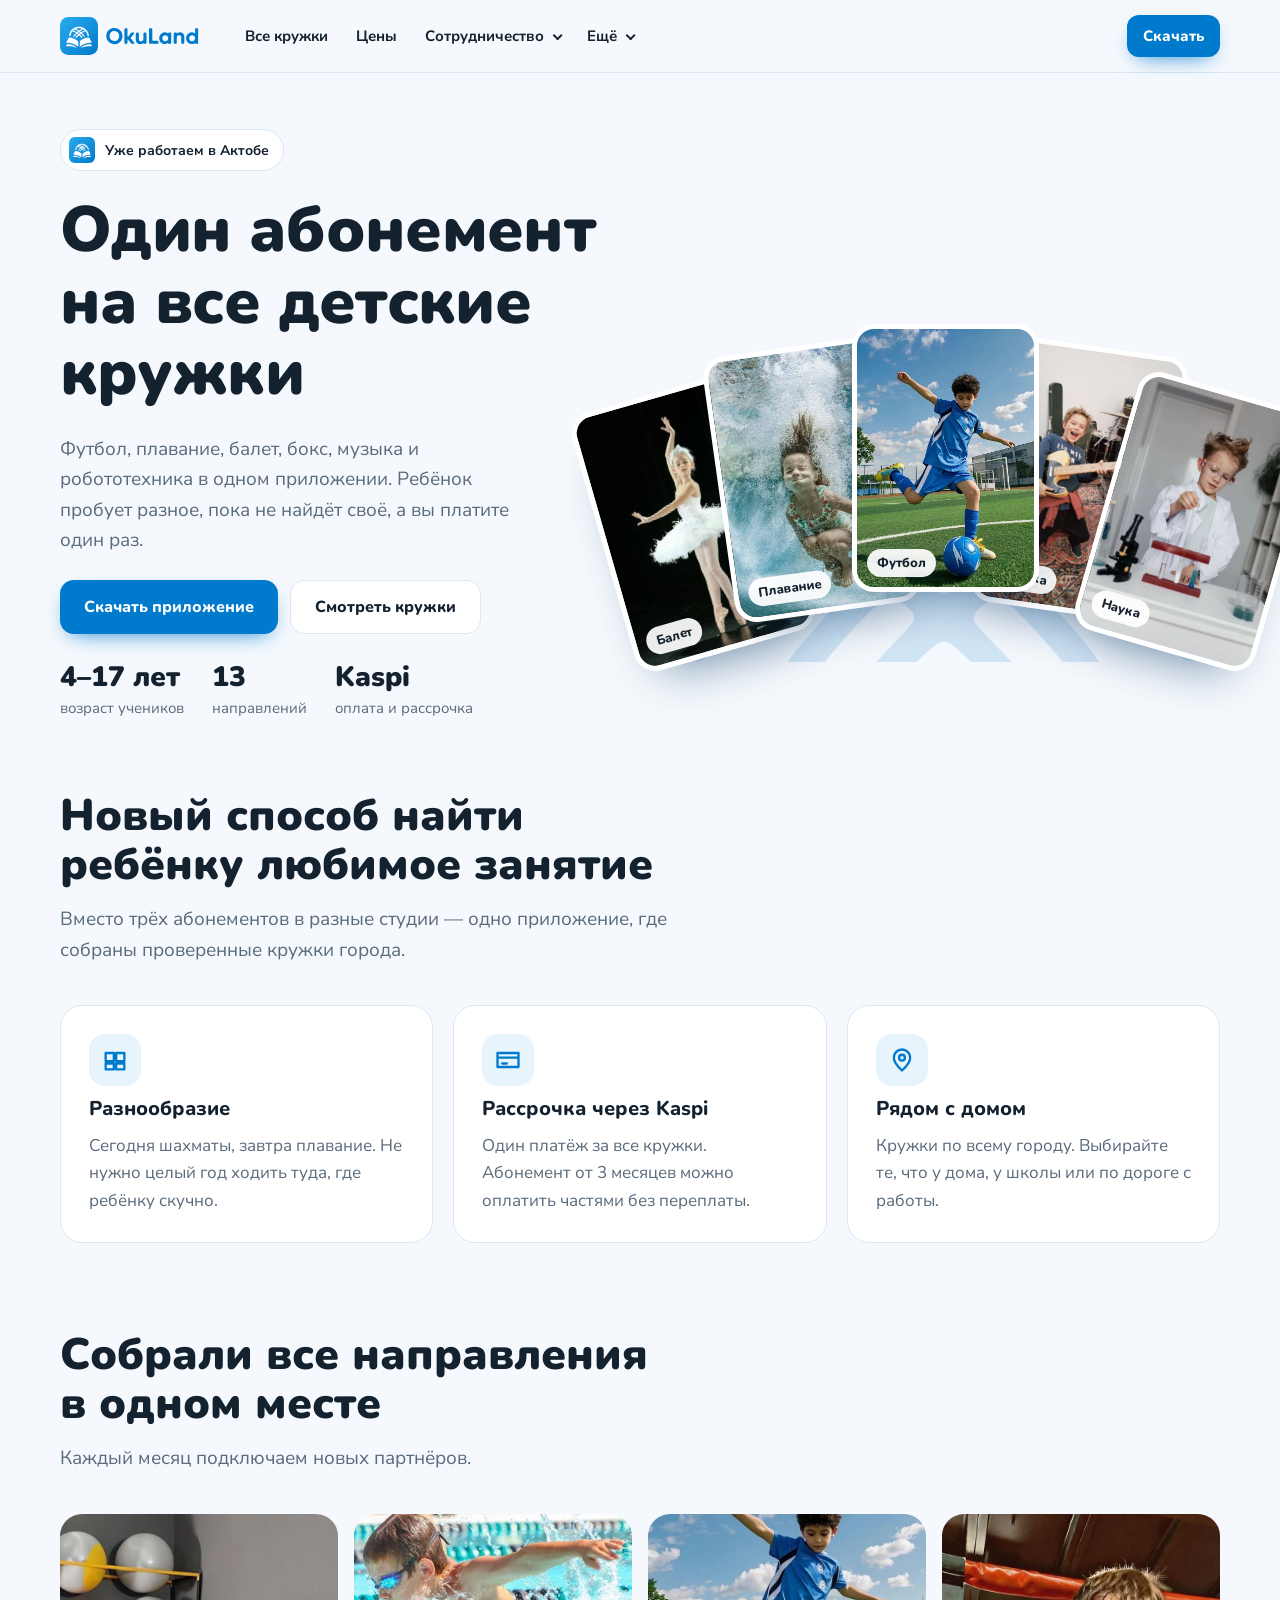
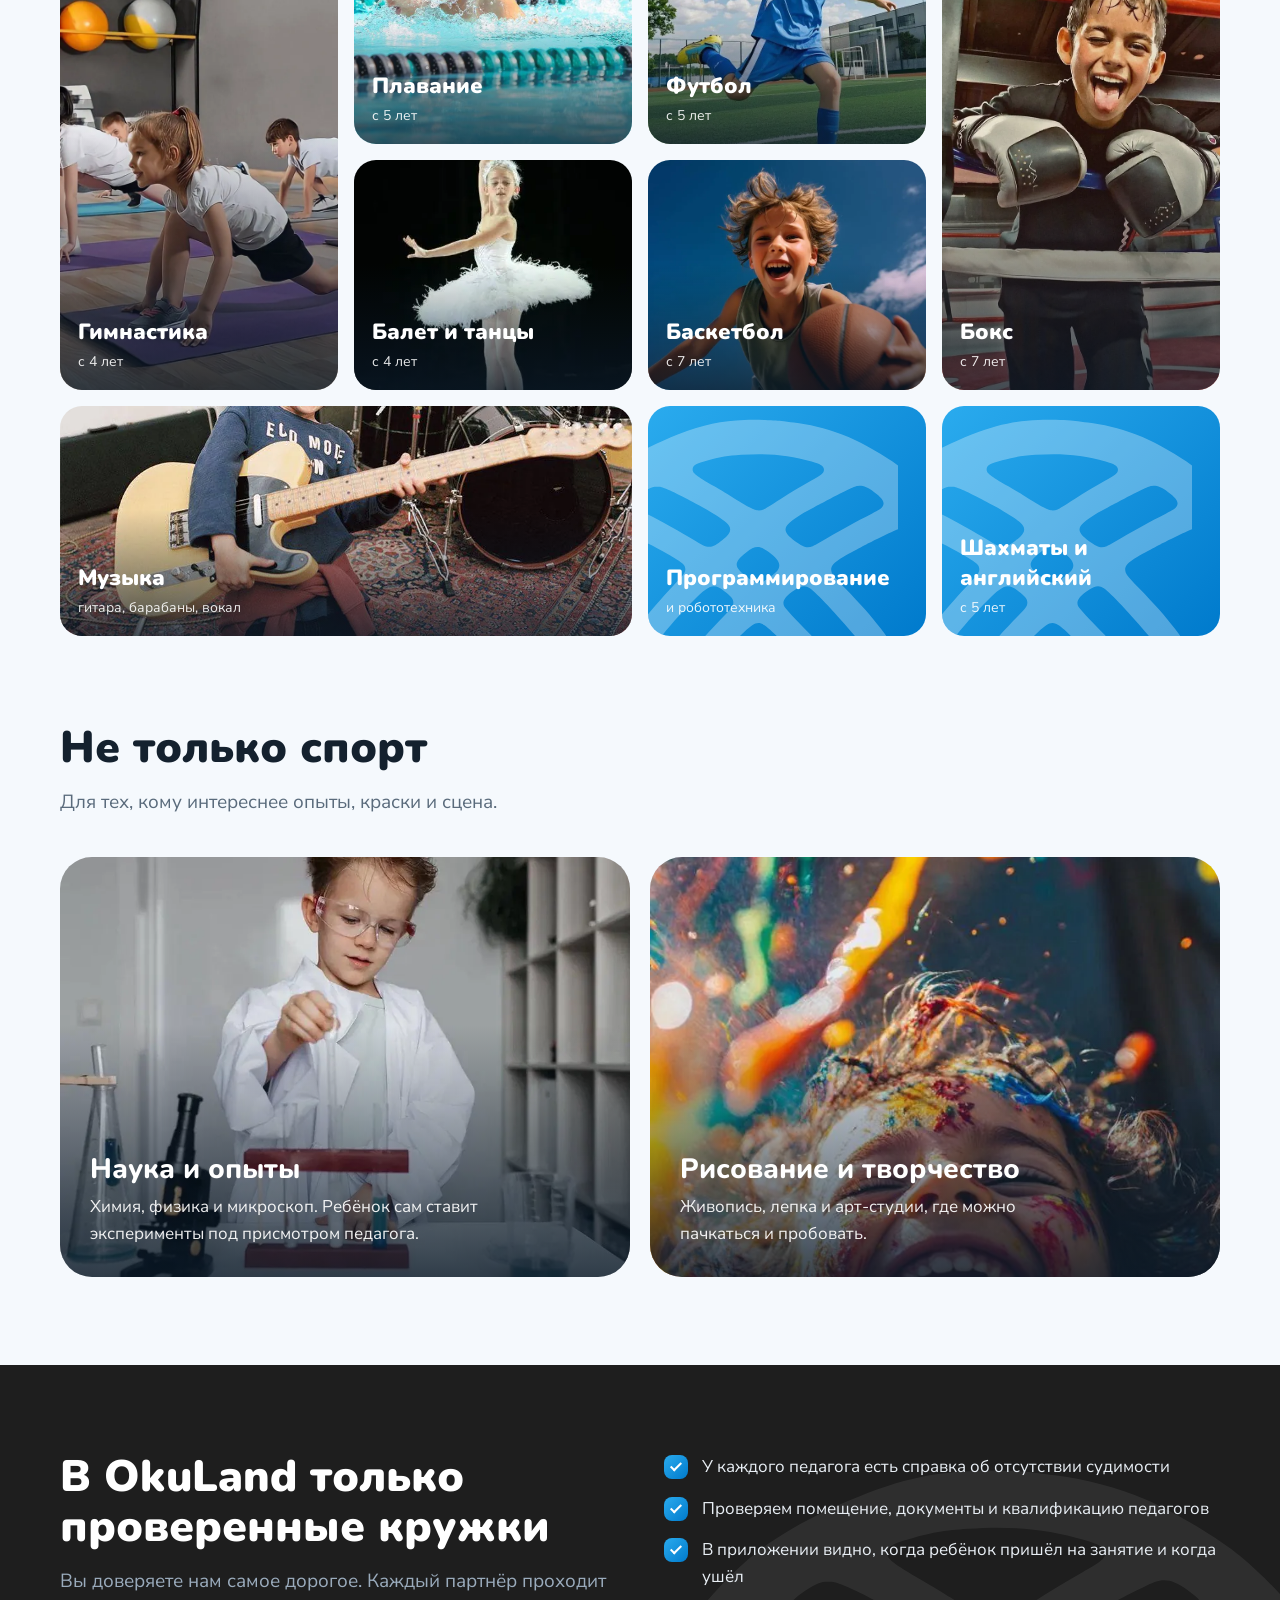
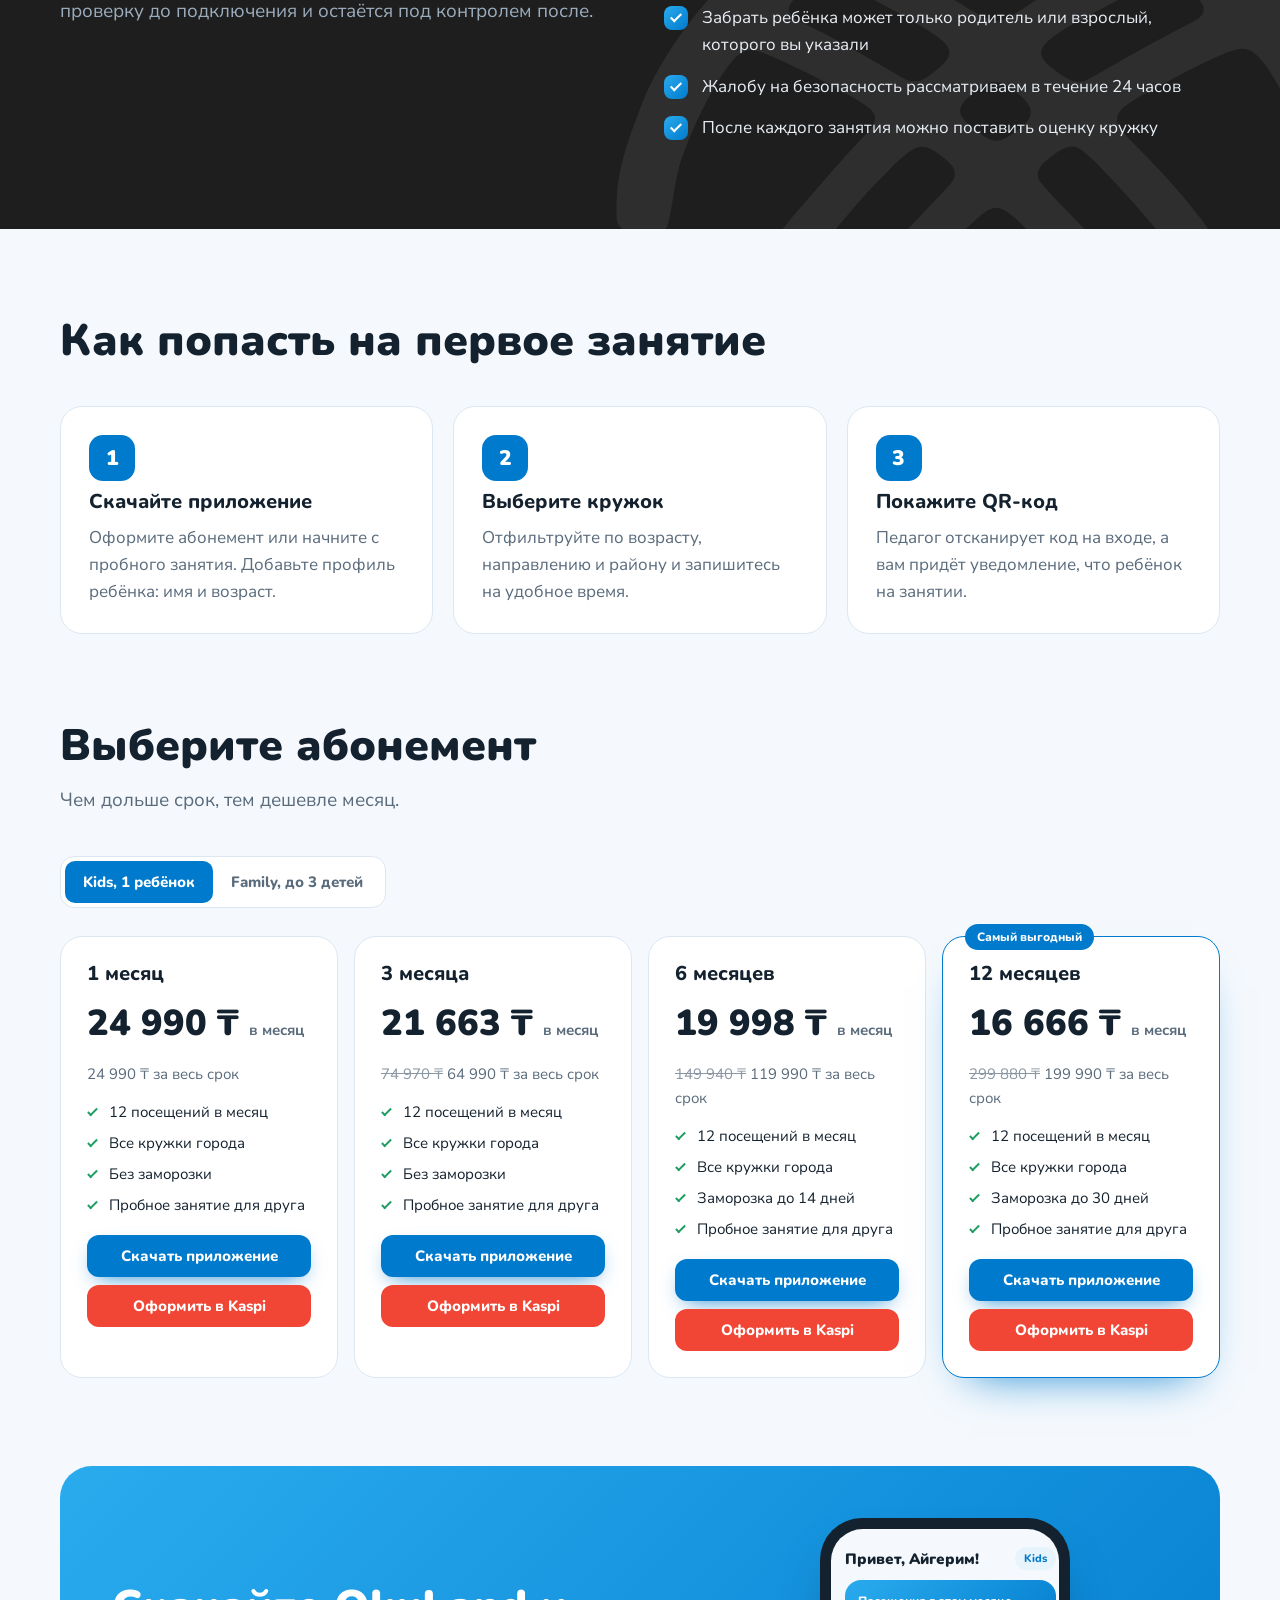
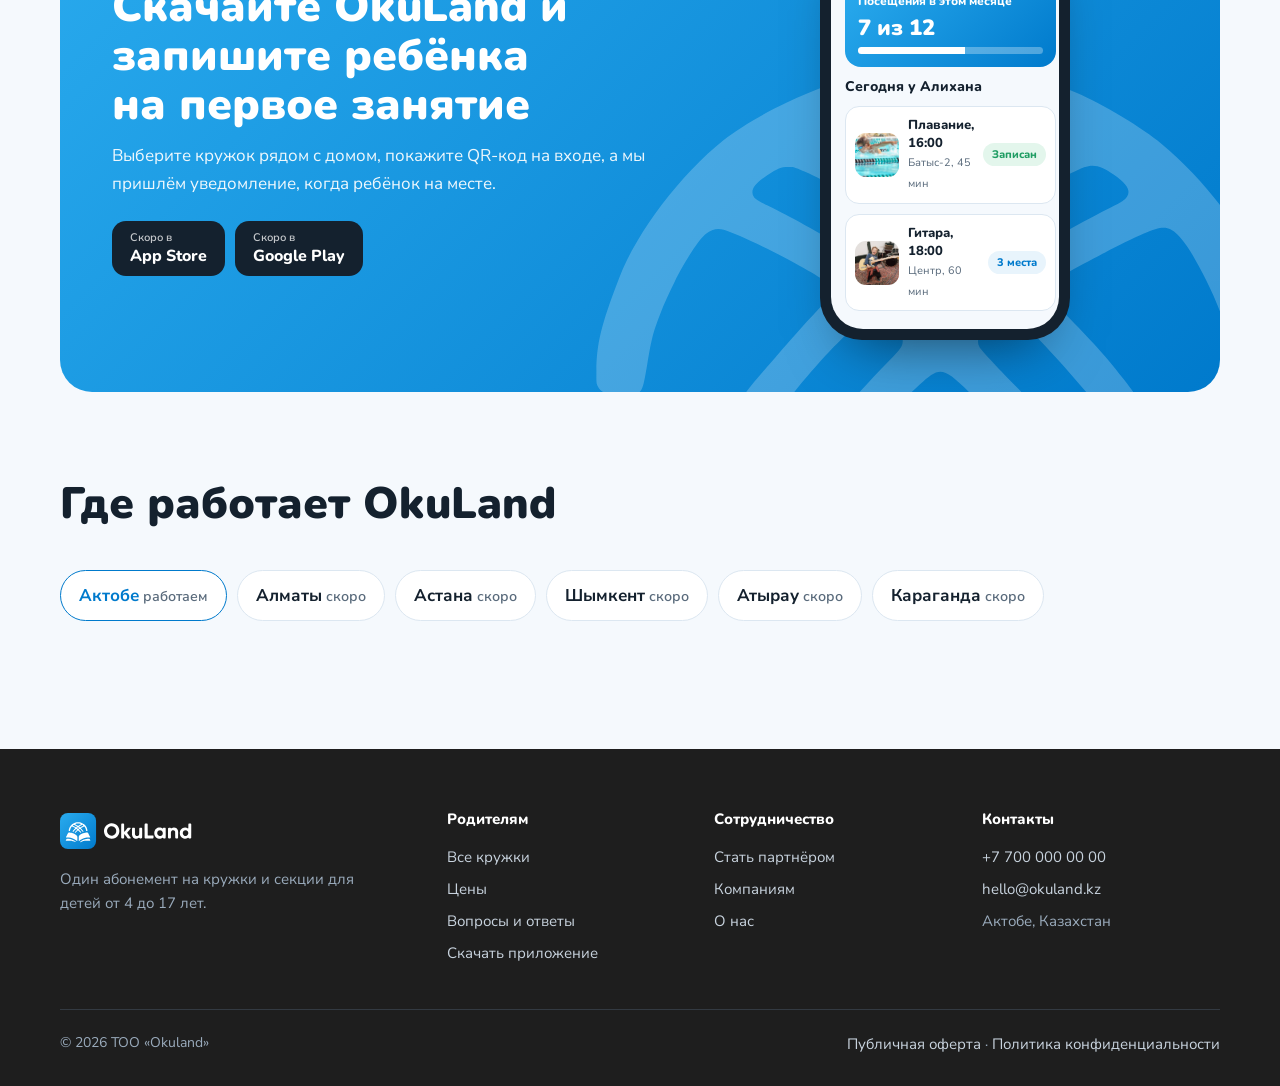
==== index.html @ 2f13779d "Сайт OkuLand: главная, каталог кружков, цены, партнёрам, компаниям, FAQ, о нас Статический сайт по с" ====
<!DOCTYPE html>
<html lang="ru">
<head>
<meta charset="utf-8">
<meta name="viewport" content="width=device-width, initial-scale=1">
<title>OkuLand — один абонемент на все детские кружки</title>
<meta name="description" content="Футбол, плавание, балет, бокс, музыка, наука и программирование для детей 4–17 лет в одном приложении. Оплата через Kaspi.">
<meta property="og:title" content="OkuLand — один абонемент на все детские кружки">
<meta property="og:description" content="Футбол, плавание, балет, бокс, музыка, наука и программирование для детей 4–17 лет в одном приложении. Оплата через Kaspi.">
<meta name="theme-color" content="#007ACC">
<link rel="icon" href="assets/img/brand/okuland-icon.svg" type="image/svg+xml">
<link rel="icon" href="assets/img/brand/favicon-32.png" sizes="32x32">
<link rel="apple-touch-icon" href="assets/img/brand/apple-touch-icon.png">
<link rel="preconnect" href="https://fonts.googleapis.com">
<link rel="preconnect" href="https://fonts.gstatic.com" crossorigin>
<link href="https://fonts.googleapis.com/css2?family=Nunito:wght@700;800;900&family=Nunito+Sans:opsz,wght@6..12,400;6..12,600;6..12,700&display=swap" rel="stylesheet">
<link rel="stylesheet" href="assets/css/style.css">
</head>
<body>
<a class="sr" href="#main">Перейти к содержанию</a>
<header class="header">
  <div class="wrap nav">
    <a class="nav__logo" href="index.html" aria-label="OkuLand — на главную"><img src="assets/img/brand/okuland-logo-horizontal.svg" alt="OkuLand" width="190" height="38"></a>
    <nav class="nav__menu" id="menu" aria-label="Главное меню">
      <a href="kruzhki.html">Все кружки</a>
      <a href="ceny.html">Цены</a>
      <div class="dd"><button type="button" aria-expanded="false">Сотрудничество</button>
        <div class="dd__panel">
          <a href="partneram.html">Партнёрам<small>Подключить свой кружок</small></a>
          <a href="kompaniyam.html">Компаниям<small>Кружки для детей сотрудников</small></a>
        </div></div>
      <div class="dd"><button type="button" aria-expanded="false">Ещё</button>
        <div class="dd__panel">
          <a href="faq.html">Вопросы и ответы</a>
          <a href="o-nas.html">О нас</a>
        </div></div>
    </nav>
    <a class="btn btn--main btn--sm" href="index.html#download">Скачать</a>
    <button class="burger" type="button" aria-expanded="false" aria-controls="menu">Меню</button>
  </div>
</header>
<main id="main">
<section class="hero">
  <div class="wrap hero__grid">
    <div class="hero__text">
      <span class="hero__badge"><img src="assets/img/brand/okuland-icon.svg" alt="">Уже работаем в Актобе</span>
      <h1>Один абонемент на все детские кружки</h1>
      <p class="lead">Футбол, плавание, балет, бокс, музыка и робототехника в одном приложении. Ребёнок пробует разное, пока не найдёт своё, а вы платите один раз.</p>
      <div class="row"><a class="btn btn--main" href="#download">Скачать приложение</a><a class="btn btn--ghost" href="kruzhki.html">Смотреть кружки</a></div>
      <div class="facts"><div><b>4–17 лет</b>возраст учеников</div><div><b>13</b>направлений</div><div><b>Kaspi</b>оплата и рассрочка</div></div>
    </div>
    <div class="fan">
      <img class="fan__dome" src="assets/img/brand/okuland-shanyrak-blue.svg" alt="">
      <figure class="fan__card" style="margin:0"><img src="assets/img/photos/ballet.webp" alt="Балет" width="400" height="560"><span>Балет</span></figure><figure class="fan__card" style="margin:0"><img src="assets/img/photos/swim-kid.webp" alt="Плавание" width="400" height="560"><span>Плавание</span></figure><figure class="fan__card" style="margin:0"><img src="assets/img/photos/football.webp" alt="Футбол" width="400" height="560"><span>Футбол</span></figure><figure class="fan__card" style="margin:0"><img src="assets/img/photos/music.webp" alt="Музыка" width="400" height="560"><span>Музыка</span></figure><figure class="fan__card" style="margin:0"><img src="assets/img/photos/science.webp" alt="Наука" width="400" height="560"><span>Наука</span></figure>
    </div>
  </div>
</section>

<section class="section section--tight">
  <div class="wrap">
    <div class="sec-head"><h2>Новый способ найти ребёнку любимое занятие</h2><p class="lead">Вместо трёх абонементов в разные студии — одно приложение, где собраны проверенные кружки города.</p></div>
    <div class="benefits">
      <div class="benefit"><span class="benefit__ico"><svg viewBox="0 0 24 24" aria-hidden="true"><path d="M4 6h7v7H4zM13 6h7v7h-7zM4 15h7v5H4zM13 15h7v5h-7z"/></svg></span><h3>Разнообразие</h3><p>Сегодня шахматы, завтра плавание. Не нужно целый год ходить туда, где ребёнку скучно.</p></div>
      <div class="benefit"><span class="benefit__ico"><svg viewBox="0 0 24 24" aria-hidden="true"><path d="M3 6h18v12H3zM3 10h18M7 15h4"/></svg></span><h3>Рассрочка через Kaspi</h3><p>Один платёж за все кружки. Абонемент от 3 месяцев можно оплатить частями без переплаты.</p></div>
      <div class="benefit"><span class="benefit__ico"><svg viewBox="0 0 24 24" aria-hidden="true"><path d="M12 21s-7-6.5-7-11a7 7 0 0 1 14 0c0 4.5-7 11-7 11zM12 12.5a2.5 2.5 0 1 0 0-5 2.5 2.5 0 0 0 0 5z"/></svg></span><h3>Рядом с домом</h3><p>Кружки по всему городу. Выбирайте те, что у дома, у школы или по дороге с работы.</p></div>
    </div>
  </div>
</section>

<section class="section section--tight">
  <div class="wrap">
    <div class="sec-head"><h2>Собрали все направления в одном месте</h2><p class="lead">Каждый месяц подключаем новых партнёров.</p></div>
    <div class="dirs"><a class="dir dir--tall" href="kruzhki.html?cat=sport"><img src="assets/img/photos/gymnastics.webp" alt="Гимнастика для детей" loading="lazy"><span class="dir__txt"><b>Гимнастика</b><small>с 4 лет</small></span></a><a class="dir " href="kruzhki.html?cat=swim"><img src="assets/img/photos/swimming.webp" alt="Плавание для детей" loading="lazy"><span class="dir__txt"><b>Плавание</b><small>с 5 лет</small></span></a><a class="dir " href="kruzhki.html?cat=football"><img src="assets/img/photos/football.webp" alt="Футбол для детей" loading="lazy"><span class="dir__txt"><b>Футбол</b><small>с 5 лет</small></span></a><a class="dir dir--tall" href="kruzhki.html?cat=fight"><img src="assets/img/photos/boxing.webp" alt="Бокс для детей" loading="lazy"><span class="dir__txt"><b>Бокс</b><small>с 7 лет</small></span></a><a class="dir " href="kruzhki.html?cat=dance"><img src="assets/img/photos/ballet.webp" alt="Балет и танцы для детей" loading="lazy"><span class="dir__txt"><b>Балет и танцы</b><small>с 4 лет</small></span></a><a class="dir " href="kruzhki.html?cat=basket"><img src="assets/img/photos/basketball.webp" alt="Баскетбол для детей" loading="lazy"><span class="dir__txt"><b>Баскетбол</b><small>с 7 лет</small></span></a><a class="dir dir--wide" href="kruzhki.html?cat=music"><img src="assets/img/photos/music.webp" alt="Музыка для детей" loading="lazy"><span class="dir__txt"><b>Музыка</b><small>гитара, барабаны, вокал</small></span></a><a class="dir dir--plain " href="kruzhki.html?cat=code"><img class="dir__shan" src="assets/img/brand/okuland-shanyrak-white.svg" alt=""><span class="dir__txt"><b>Программирование</b><small>и робототехника</small></span></a><a class="dir dir--plain " href="kruzhki.html?cat=chess"><img class="dir__shan" src="assets/img/brand/okuland-shanyrak-white.svg" alt=""><span class="dir__txt"><b>Шахматы и английский</b><small>с 5 лет</small></span></a></div>
  </div>
</section>

<section class="section section--tight">
  <div class="wrap">
    <div class="sec-head"><h2>Не только спорт</h2><p class="lead">Для тех, кому интереснее опыты, краски и сцена.</p></div>
    <div class="duo">
      <div class="duo__item"><img src="assets/img/photos/science.webp" alt="Ребёнок проводит опыт в лаборатории" loading="lazy"><div class="duo__txt"><h3 style="font-size:28px">Наука и опыты</h3><p>Химия, физика и микроскоп. Ребёнок сам ставит эксперименты под присмотром педагога.</p></div></div>
      <div class="duo__item"><img src="assets/img/photos/art.webp" alt="Счастливый ребёнок в красках" loading="lazy" style="object-position:50% 30%"><div class="duo__txt"><h3 style="font-size:28px">Рисование и творчество</h3><p>Живопись, лепка и арт-студии, где можно пачкаться и пробовать.</p></div></div>
    </div>
  </div>
</section>

<section class="section safety">
  <img class="safety__shan" src="assets/img/brand/okuland-shanyrak-white.svg" alt="">
  <div class="wrap safety__grid">
    <div class="sec-head" style="margin:0"><h2>В OkuLand только проверенные кружки</h2><p class="lead">Вы доверяете нам самое дорогое. Каждый партнёр проходит проверку до подключения и остаётся под контролем после.</p></div>
    <ul class="checks">
      <li>У каждого педагога есть справка об отсутствии судимости</li>
      <li>Проверяем помещение, документы и квалификацию педагогов</li>
      <li>В приложении видно, когда ребёнок пришёл на занятие и когда ушёл</li>
      <li>Забрать ребёнка может только родитель или взрослый, которого вы указали</li>
      <li>Жалобу на безопасность рассматриваем в течение 24 часов</li>
      <li>После каждого занятия можно поставить оценку кружку</li>
    </ul>
  </div>
</section>

<section class="section">
  <div class="wrap">
    <div class="sec-head"><h2>Как попасть на первое занятие</h2></div>
    <div class="steps">
      <div class="step"><h3>Скачайте приложение</h3><p>Оформите абонемент или начните с пробного занятия. Добавьте профиль ребёнка: имя и возраст.</p></div>
      <div class="step"><h3>Выберите кружок</h3><p>Отфильтруйте по возрасту, направлению и району и запишитесь на удобное время.</p></div>
      <div class="step"><h3>Покажите QR-код</h3><p>Педагог отсканирует код на входе, а вам придёт уведомление, что ребёнок на занятии.</p></div>
    </div>
  </div>
</section>

<section class="section section--tight" id="ceny">
  <div class="wrap">
    <div class="sec-head"><h2>Выберите абонемент</h2><p class="lead">Чем дольше срок, тем дешевле месяц.</p></div>
    <div data-pricing>
  <div class="seg" role="group" aria-label="Тариф"><button type="button" data-plan="kids" aria-pressed="true">Kids, 1 ребёнок</button><button type="button" data-plan="family" aria-pressed="false">Family, до 3 детей</button></div>
  <div class="plans"></div>
</div>
  </div>
</section>

<section class="section section--tight"><div class="wrap"><div class="get" id="download">
  <img class="get__shan" src="assets/img/brand/okuland-shanyrak-white.svg" alt="">
  <div style="position:relative">
    <h2>Скачайте OkuLand и запишите ребёнка на первое занятие</h2>
    <p>Выберите кружок рядом с домом, покажите QR-код на входе, а мы пришлём уведомление, когда ребёнок на месте.</p>
    <div class="stores"><a class="store" href="#download"><small>Скоро в</small>App Store</a><a class="store" href="#download"><small>Скоро в</small>Google Play</a></div>
  </div>
  <div class="phone" aria-hidden="true"><div class="phone__screen">
    <div class="phone__top"><b>Привет, Айгерим!</b><span class="pill pill--blue">Kids</span></div>
    <div class="visits"><span style="font:800 12px var(--display)">Посещения в этом месяце</span><b>7 из 12</b><div class="bar"><i></i></div></div>
    <b style="font:800 14px var(--display)">Сегодня у Алихана</b>
    <div class="lesson"><img src="assets/img/photos/swimming.webp" alt=""><div><b>Плавание, 16:00</b><small>Батыс-2, 45 мин</small></div><span class="pill">Записан</span></div>
    <div class="lesson"><img src="assets/img/photos/music.webp" alt=""><div><b>Гитара, 18:00</b><small>Центр, 60 мин</small></div><span class="pill pill--blue">3 места</span></div>
  </div></div>
</div></div></section>

<section class="section section--tight">
  <div class="wrap">
    <div class="sec-head"><h2>Где работает OkuLand</h2></div>
    <div class="cities"><span class="city city--live">Актобе<small>работаем</small></span><span class="city">Алматы<small>скоро</small></span><span class="city">Астана<small>скоро</small></span><span class="city">Шымкент<small>скоро</small></span><span class="city">Атырау<small>скоро</small></span><span class="city">Караганда<small>скоро</small></span></div>
  </div>
</section>
</main>
<footer class="footer">
  <div class="wrap">
    <div class="footer__grid">
      <div style="display:grid;gap:14px;align-content:start">
        <a class="footer__logo" href="index.html"><img src="assets/img/brand/okuland-logo-horizontal-white.svg" alt="OkuLand" width="180" height="36"></a>
        <p style="max-width:34ch;font-size:15px">Один абонемент на кружки и секции для детей от 4 до 17 лет.</p>
      </div>
      <div><h4>Родителям</h4><a href="kruzhki.html">Все кружки</a><a href="ceny.html">Цены</a><a href="faq.html">Вопросы и ответы</a><a href="index.html#download">Скачать приложение</a></div>
      <div><h4>Сотрудничество</h4><a href="partneram.html">Стать партнёром</a><a href="kompaniyam.html">Компаниям</a><a href="o-nas.html">О нас</a></div>
      <div><h4>Контакты</h4><a href="tel:+77000000000">+7 700 000 00 00</a><a href="mailto:hello@okuland.kz">hello@okuland.kz</a><span style="display:block;padding:4px 0;font-size:15px">Актобе, Казахстан</span></div>
    </div>
    <div class="footer__copy"><span>© <span data-year>2026</span> ТОО «Okuland»</span><span><a href="#" style="display:inline">Публичная оферта</a> · <a href="#" style="display:inline">Политика конфиденциальности</a></span></div>
  </div>
</footer>
<script src="assets/js/main.js" defer></script>
</body>
</html>
---- assets/css/style.css ----
/* OkuLand — сайт. Токены из брендбука (Telegram Blue + Code Blue, Nunito / Nunito Sans) */
:root {
  --tg: #2AABEE;
  --vs: #007ACC;
  --vs-hover: #0062A3;
  --ink: #14212E;
  --muted: #5A6B7C;
  --surface: #F5F9FD;
  --card: #FFFFFF;
  --tint: #E8F4FC;
  --line: #DCE7F1;
  --dark: #1E1E1E;
  --dark-2: #252526;
  --ok: #1F9D63;
  --kaspi: #F14635;
  --grad: linear-gradient(135deg, var(--tg), var(--vs));
  --display: "Nunito", ui-rounded, "Segoe UI", system-ui, sans-serif;
  --body: "Nunito Sans", "Segoe UI", system-ui, -apple-system, sans-serif;
  --r-sm: 8px; --r-md: 14px; --r-lg: 22px; --r-xl: 32px;
  --wrap: 1200px;
}

*, *::before, *::after { box-sizing: border-box; }
html { scroll-behavior: smooth; -webkit-text-size-adjust: 100%; }
body { margin: 0; background: var(--surface); color: var(--ink); font: 400 17px/1.6 var(--body); }
img { max-width: 100%; display: block; }
a { color: var(--vs); }
h1, h2, h3 { font-family: var(--display); line-height: 1.12; margin: 0; text-wrap: balance; }
h1 { font-size: clamp(36px, 5.6vw, 64px); font-weight: 900; letter-spacing: -.01em; }
h2 { font-size: clamp(28px, 3.6vw, 44px); font-weight: 900; }
h3 { font-size: 20px; font-weight: 800; }
p { margin: 0; }
:focus-visible { outline: 3px solid var(--tg); outline-offset: 3px; border-radius: 6px; }
@media (prefers-reduced-motion: reduce) { html { scroll-behavior: auto; } *, *::before, *::after { animation: none !important; transition: none !important; } }

.wrap { max-width: var(--wrap); margin: 0 auto; padding: 0 20px; }
.lead { font-size: 19px; color: var(--muted); max-width: 58ch; }
.section { padding: 88px 0; }
.section--tight { padding-top: 0; }
.sec-head { display: grid; gap: 14px; margin-bottom: 40px; max-width: 760px; }
.sr { position: absolute; width: 1px; height: 1px; overflow: hidden; clip: rect(0 0 0 0); }

/* ---------- header ---------- */
.header { position: sticky; top: 0; z-index: 50; background: rgba(245, 249, 253, .9); backdrop-filter: blur(14px); border-bottom: 1px solid var(--line); }
.nav { display: flex; align-items: center; gap: 22px; height: 72px; }
.nav__logo img { height: 38px; width: auto; }
.nav__menu { display: flex; align-items: center; gap: 2px; flex: 1; margin-left: 10px; }
.nav__menu > a, .dd > button { font: 700 15px var(--body); color: var(--ink); text-decoration: none; padding: 9px 13px; border-radius: 10px; background: none; border: 0; cursor: pointer; }
.nav__menu > a:hover, .dd > button:hover, .nav__menu > a[aria-current="page"] { background: var(--tint); color: var(--vs); }
.dd { position: relative; }
.dd > button::after { content: ""; display: inline-block; width: 7px; height: 7px; border: solid currentColor; border-width: 0 2px 2px 0; transform: rotate(45deg) translateY(-3px); margin-left: 8px; }
.dd__panel { position: absolute; top: calc(100% + 6px); left: 0; min-width: 230px; background: var(--card); border: 1px solid var(--line); border-radius: var(--r-md); padding: 8px; box-shadow: 0 20px 40px -24px rgba(20, 33, 46, .35); display: none; }
.dd.open .dd__panel { display: grid; }
.dd__panel a { color: var(--ink); text-decoration: none; padding: 10px 12px; border-radius: 10px; font-weight: 700; font-size: 15px; }
.dd__panel a small { display: block; font-weight: 400; color: var(--muted); font-size: 13px; }
.dd__panel a:hover { background: var(--tint); }
.burger { display: none; margin-left: auto; background: var(--card); border: 1.5px solid var(--line); border-radius: 12px; padding: 9px 14px; font: 800 15px var(--display); color: var(--ink); cursor: pointer; }
@media (max-width: 1000px) {
  .nav__menu { display: none; position: absolute; top: 72px; left: 0; right: 0; flex-direction: column; align-items: stretch; background: var(--card); padding: 12px 20px 20px; border-bottom: 1px solid var(--line); }
  .nav__menu.open { display: flex; }
  .dd__panel { position: static; display: grid; box-shadow: none; border: 0; padding: 0 0 0 12px; }
  .dd > button::after { display: none; }
  .burger { display: block; }
  .nav .btn--main { display: none; }
}

/* ---------- buttons ---------- */
.btn { display: inline-flex; align-items: center; justify-content: center; gap: 10px; font: 800 16px var(--display); text-decoration: none; border: 0; cursor: pointer; border-radius: var(--r-md); padding: 15px 24px; transition: background .15s, transform .15s; }
.btn--main { background: var(--vs); color: #fff; box-shadow: 0 8px 22px -10px var(--vs); }
.btn--main:hover { background: var(--vs-hover); }
.btn--ghost { background: var(--card); color: var(--ink); border: 1.5px solid var(--line); }
.btn--ghost:hover { border-color: var(--tg); }
.btn--white { background: #fff; color: var(--vs); }
.btn--kaspi { background: var(--kaspi); color: #fff; }
.btn--sm { padding: 11px 16px; font-size: 15px; border-radius: 12px; }
.row { display: flex; flex-wrap: wrap; gap: 12px; }

/* ---------- hero: веер фотографий под шаңыраком ---------- */
.hero { position: relative; overflow: hidden; padding: 56px 0 72px; }
.hero__grid { display: grid; grid-template-columns: 1fr 1.05fr; gap: 40px; align-items: center; }
.hero__text { display: grid; gap: 24px; position: relative; z-index: 2; }
.hero__badge { display: inline-flex; align-items: center; gap: 10px; justify-self: start; background: var(--card); border: 1px solid var(--line); border-radius: 999px; padding: 7px 14px 7px 8px; font: 700 14px var(--body); }
.hero__badge img { width: 26px; height: 26px; }
.facts { display: flex; flex-wrap: wrap; gap: 28px; color: var(--muted); font-size: 15px; }
.facts b { display: block; font: 900 28px var(--display); color: var(--ink); }
.fan { position: relative; height: 560px; }
.fan__dome { position: absolute; left: 50%; bottom: 40px; width: 118%; transform: translateX(-50%); opacity: .14; }
.fan__card { position: absolute; bottom: 60px; width: 34%; aspect-ratio: 3 / 4.3; border-radius: var(--r-lg); overflow: hidden; box-shadow: 0 30px 50px -28px rgba(0, 50, 100, .6); border: 5px solid #fff; transform-origin: 50% 160%; animation: fanIn .9s cubic-bezier(.2, .8, .2, 1) both; }
.fan__card img { width: 100%; height: 100%; object-fit: cover; }
.fan__card span { position: absolute; left: 10px; bottom: 10px; background: rgba(255, 255, 255, .92); color: var(--ink); font: 800 13px var(--display); padding: 5px 10px; border-radius: 999px; }
.fan__card:nth-child(2) { left: 2%;  transform: rotate(-16deg); animation-delay: .05s; }
.fan__card:nth-child(3) { left: 17%; transform: rotate(-8deg) translateY(-34px); animation-delay: .12s; }
.fan__card:nth-child(4) { left: 33%; transform: translateY(-52px); z-index: 2; animation-delay: .19s; }
.fan__card:nth-child(5) { left: 49%; transform: rotate(8deg) translateY(-34px); animation-delay: .26s; }
.fan__card:nth-child(6) { left: 64%; transform: rotate(16deg); animation-delay: .33s; }
@keyframes fanIn { from { translate: 0 40px; } }
@media (max-width: 900px) {
  .hero__grid { grid-template-columns: 1fr; }
  .fan { height: auto; display: flex; gap: 12px; overflow-x: auto; padding: 4px 0 16px; scroll-snap-type: x mandatory; }
  .fan__dome { display: none; }
  .fan__card { position: relative; left: auto !important; bottom: auto; transform: none !important; flex: 0 0 46%; scroll-snap-align: start; animation: none; }
}

/* ---------- benefits ---------- */
.benefits { display: grid; grid-template-columns: repeat(3, 1fr); gap: 20px; }
.benefit { background: var(--card); border: 1px solid var(--line); border-radius: var(--r-lg); padding: 28px; display: grid; gap: 12px; align-content: start; }
.benefit p { color: var(--muted); }
.benefit__ico { width: 52px; height: 52px; border-radius: 16px; background: var(--tint); display: grid; place-items: center; }
.benefit__ico svg { width: 28px; height: 28px; stroke: var(--vs); fill: none; stroke-width: 2; stroke-linecap: round; stroke-linejoin: round; }
@media (max-width: 860px) { .benefits { grid-template-columns: 1fr; } }

/* ---------- направления (фото-плитки) ---------- */
.dirs { display: grid; grid-template-columns: repeat(4, 1fr); grid-auto-rows: 230px; gap: 16px; }
.dir { position: relative; border-radius: var(--r-lg); overflow: hidden; text-decoration: none; color: #fff; background: var(--ink); }
.dir img { width: 100%; height: 100%; object-fit: cover; transition: transform .4s; }
.dir:hover img { transform: scale(1.04); }
.dir::after { content: ""; position: absolute; inset: 0; background: linear-gradient(to top, rgba(10, 25, 40, .75), transparent 55%); }
.dir__txt { position: absolute; left: 18px; right: 18px; bottom: 16px; z-index: 1; }
.dir__txt b { display: block; font: 900 22px var(--display); }
.dir__txt small { font-size: 14px; opacity: .9; }
.dir--tall { grid-row: span 2; }
.dir--wide { grid-column: span 2; }
.dir--plain { background: var(--grad); }
.dir--plain::after { display: none; }
.dir--plain .dir__shan { position: absolute; left: -10%; right: -10%; bottom: -6px; opacity: .3; }
@media (max-width: 900px) { .dirs { grid-template-columns: 1fr 1fr; grid-auto-rows: 200px; } }
@media (max-width: 520px) { .dirs { grid-auto-rows: 170px; } .dir__txt b { font-size: 18px; } }

/* ---------- досуг: две большие карточки ---------- */
.duo { display: grid; grid-template-columns: 1fr 1fr; gap: 20px; }
.duo__item { position: relative; border-radius: var(--r-xl); overflow: hidden; min-height: 420px; display: flex; align-items: flex-end; color: #fff; }
.duo__item img { position: absolute; inset: 0; width: 100%; height: 100%; object-fit: cover; }
.duo__item::after { content: ""; position: absolute; inset: 0; background: linear-gradient(to top, rgba(10, 25, 40, .8), transparent 60%); }
.duo__txt { position: relative; z-index: 1; padding: 30px; display: grid; gap: 8px; max-width: 460px; }
.duo__txt p { opacity: .92; }
@media (max-width: 860px) { .duo { grid-template-columns: 1fr; } .duo__item { min-height: 340px; } }

/* ---------- безопасность ---------- */
.safety { background: var(--dark); color: #E8EEF4; position: relative; overflow: hidden; }
.safety__shan { position: absolute; right: -8%; bottom: -10px; width: 60%; opacity: .07; }
.safety__grid { display: grid; grid-template-columns: 1fr 1fr; gap: 48px; align-items: start; position: relative; }
.safety h2 { color: #fff; }
.safety .lead { color: #9AABBC; }
.checks { list-style: none; margin: 0; padding: 0; display: grid; gap: 14px; }
.checks li { position: relative; padding-left: 38px; }
.checks li::before { content: ""; position: absolute; left: 0; top: 2px; width: 24px; height: 24px; border-radius: 8px; background: var(--grad); }
.checks li::after { content: ""; position: absolute; left: 9px; top: 7px; width: 6px; height: 11px; border: solid #fff; border-width: 0 2.5px 2.5px 0; transform: rotate(45deg); }
.light .checks li::before { background: var(--vs); }
@media (max-width: 860px) { .safety__grid { grid-template-columns: 1fr; gap: 28px; } }

/* ---------- шаги ---------- */
.steps { display: grid; grid-template-columns: repeat(3, 1fr); gap: 20px; counter-reset: s; }
.step { background: var(--card); border: 1px solid var(--line); border-radius: var(--r-lg); padding: 28px; display: grid; gap: 10px; align-content: start; }
.step::before { counter-increment: s; content: counter(s); width: 46px; height: 46px; border-radius: 14px; background: var(--vs); color: #fff; display: grid; place-items: center; font: 900 21px var(--display); }
.step p { color: var(--muted); }
@media (max-width: 860px) { .steps { grid-template-columns: 1fr; } }

/* ---------- тарифы ---------- */
.seg { display: inline-flex; background: var(--card); border: 1px solid var(--line); border-radius: 14px; padding: 4px; margin-bottom: 28px; }
.seg button { border: 0; background: none; font: 800 15px var(--display); color: var(--muted); padding: 11px 18px; border-radius: 10px; cursor: pointer; }
.seg button[aria-pressed="true"] { background: var(--vs); color: #fff; }
.plans { display: grid; grid-template-columns: repeat(4, 1fr); gap: 16px; }
.plan { position: relative; background: var(--card); border: 1.5px solid var(--line); border-radius: var(--r-lg); padding: 26px; display: grid; gap: 14px; align-content: start; }
.plan--pop { border-color: var(--vs); box-shadow: 0 22px 44px -28px var(--vs); }
.plan__badge { position: absolute; top: -13px; left: 22px; background: var(--vs); color: #fff; font: 800 12px var(--display); padding: 5px 12px; border-radius: 999px; }
.plan__per { font: 900 36px var(--display); font-variant-numeric: tabular-nums; }
.plan__per small { font: 700 15px var(--body); color: var(--muted); }
.plan__tot { color: var(--muted); font-variant-numeric: tabular-nums; font-size: 15px; }
.plan__tot s { opacity: .7; }
.plan ul { list-style: none; margin: 0; padding: 0; display: grid; gap: 7px; font-size: 15px; }
.plan li { padding-left: 22px; position: relative; }
.plan li::before { content: ""; position: absolute; left: 3px; top: 6px; width: 5px; height: 10px; border: solid var(--ok); border-width: 0 2.5px 2.5px 0; transform: rotate(45deg); }
.plan .btns { display: grid; gap: 8px; margin-top: 4px; }
@media (max-width: 1040px) { .plans { grid-template-columns: 1fr 1fr; } }
@media (max-width: 560px) { .plans { grid-template-columns: 1fr; } }

/* ---------- CTA скачать ---------- */
.get { background: var(--grad); color: #fff; border-radius: var(--r-xl); padding: 52px; display: grid; grid-template-columns: 1.3fr 1fr; gap: 30px; align-items: center; position: relative; overflow: hidden; }
.get__shan { position: absolute; right: -6%; bottom: -8px; width: 60%; opacity: .22; }
.get h2 { color: #fff; }
.get p { opacity: .92; margin-top: 12px; }
.stores { display: flex; flex-wrap: wrap; gap: 10px; margin-top: 24px; position: relative; }
.store { display: flex; flex-direction: column; background: var(--ink); color: #fff; text-decoration: none; border-radius: 14px; padding: 9px 18px; font: 800 16px var(--display); }
.store small { font: 600 11px var(--body); opacity: .75; }
.phone { justify-self: center; width: 250px; border-radius: 42px; background: var(--ink); padding: 11px; box-shadow: 0 30px 60px -30px rgba(0, 0, 0, .6); position: relative; }
.phone__screen { border-radius: 32px; background: var(--surface); color: var(--ink); padding: 18px 14px; display: grid; gap: 10px; font-size: 13px; }
.phone__top { display: flex; justify-content: space-between; align-items: center; }
.phone__top b { font: 900 15px var(--display); }
.pill { font: 800 11px var(--display); padding: 4px 9px; border-radius: 999px; background: #E3F6EC; color: var(--ok); white-space: nowrap; }
.pill--blue { background: var(--tint); color: var(--vs); }
.visits { background: var(--grad); color: #fff; border-radius: 16px; padding: 13px; display: grid; gap: 4px; }
.visits b { font: 900 22px var(--display); }
.bar { height: 7px; border-radius: 9px; background: rgba(255, 255, 255, .3); overflow: hidden; }
.bar i { display: block; height: 100%; width: 58%; background: #fff; }
.lesson { background: #fff; border: 1px solid var(--line); border-radius: 14px; padding: 9px; display: grid; grid-template-columns: 44px 1fr auto; gap: 9px; align-items: center; }
.lesson img { width: 44px; height: 44px; border-radius: 11px; object-fit: cover; }
.lesson b { font: 800 13px var(--display); display: block; }
.lesson small { color: var(--muted); }
@media (max-width: 860px) { .get { grid-template-columns: 1fr; padding: 34px 24px; } .phone { display: none; } }

/* ---------- города ---------- */
.cities { display: flex; flex-wrap: wrap; gap: 10px; }
.city { padding: 11px 18px; border-radius: 999px; border: 1.5px solid var(--line); background: var(--card); font-weight: 700; }
.city--live { border-color: var(--vs); color: var(--vs); }
.city small { font-weight: 600; color: var(--muted); margin-left: 4px; }

/* ---------- каталог ---------- */
.filters { display: flex; flex-wrap: wrap; gap: 10px; margin-bottom: 26px; }
.filters input, .filters select, .form input, .form select, .form textarea { font: 600 15px var(--body); color: var(--ink); background: var(--card); border: 1.5px solid var(--line); border-radius: 12px; padding: 12px 14px; }
.filters input { flex: 1; min-width: 220px; }
.studios { display: grid; grid-template-columns: repeat(3, 1fr); gap: 20px; }
.studio { background: var(--card); border: 1px solid var(--line); border-radius: var(--r-lg); overflow: hidden; display: grid; grid-template-rows: 190px auto; }
.studio__img { position: relative; background: var(--grad); }
.studio__img img { width: 100%; height: 100%; object-fit: cover; }
.studio__img .studio__shan { position: absolute; left: -8%; right: -8%; bottom: -4px; opacity: .3; width: 116%; }
.studio__body { padding: 18px; display: grid; gap: 8px; }
.studio__row { display: flex; justify-content: space-between; align-items: center; gap: 10px; }
.rate { white-space: nowrap; flex: none; font: 800 14px var(--display); background: var(--tint); color: var(--vs); padding: 4px 9px; border-radius: 9px; }
.meta { font-size: 14px; color: var(--muted); }
.tags { display: flex; flex-wrap: wrap; gap: 6px; }
.tag { font: 700 12px var(--body); padding: 4px 10px; border-radius: 999px; background: var(--tint); color: var(--vs); }
.note { font-size: 14px; color: var(--muted); background: var(--tint); border-radius: 12px; padding: 11px 14px; margin-bottom: 20px; }
.empty { grid-column: 1 / -1; padding: 40px; text-align: center; color: var(--muted); }
@media (max-width: 960px) { .studios { grid-template-columns: 1fr 1fr; } }
@media (max-width: 600px) { .studios { grid-template-columns: 1fr; } }

/* ---------- FAQ ---------- */
.faq details { background: var(--card); border: 1px solid var(--line); border-radius: 16px; padding: 0 22px; }
.faq details + details { margin-top: 10px; }
.faq summary { cursor: pointer; list-style: none; font: 800 17px var(--display); padding: 19px 34px 19px 0; position: relative; }
.faq summary::-webkit-details-marker { display: none; }
.faq summary::after { content: "+"; position: absolute; right: 0; top: 14px; font-size: 26px; color: var(--vs); }
.faq details[open] summary::after { content: "−"; }
.faq details p { padding-bottom: 20px; color: var(--muted); max-width: 72ch; }

/* ---------- формы и разделы ---------- */
.split { display: grid; grid-template-columns: 1fr 1fr; gap: 48px; align-items: start; }
@media (max-width: 860px) { .split { grid-template-columns: 1fr; gap: 28px; } }
.form { display: grid; gap: 14px; background: var(--card); border: 1px solid var(--line); border-radius: var(--r-xl); padding: 30px; }
.form label { display: grid; gap: 6px; font: 700 14px var(--body); }
.two { display: grid; grid-template-columns: 1fr 1fr; gap: 14px; }
@media (max-width: 560px) { .two { grid-template-columns: 1fr; } }
.form__ok { display: none; background: #E3F6EC; color: #14532D; border-radius: 12px; padding: 13px 15px; font-weight: 700; }
.card { background: var(--card); border: 1px solid var(--line); border-radius: var(--r-lg); padding: 28px; display: grid; gap: 12px; align-content: start; }
.card p { color: var(--muted); }
.grid3 { display: grid; grid-template-columns: repeat(3, 1fr); gap: 20px; }
@media (max-width: 860px) { .grid3 { grid-template-columns: 1fr; } }
.page-hero { padding: 64px 0 40px; }
.page-hero .lead { margin-top: 16px; }
.photo-hero { border-radius: var(--r-xl); overflow: hidden; aspect-ratio: 4 / 3.4; }
.photo-hero img { width: 100%; height: 100%; object-fit: cover; }
.stat { font: 900 44px var(--display); color: var(--vs); }

/* ---------- footer ---------- */
.footer { background: var(--dark); color: #9AABBC; padding: 60px 0 30px; margin-top: 40px; }
.footer__grid { display: grid; grid-template-columns: 1.5fr 1fr 1fr 1fr; gap: 30px; }
.footer h4 { color: #fff; font: 800 15px var(--display); margin: 0 0 12px; }
.footer a { color: #C8D3DE; text-decoration: none; display: block; padding: 4px 0; font-size: 15px; }
.footer a:hover { color: var(--tg); }
.footer__logo img { height: 36px; width: auto; }
.footer__copy { border-top: 1px solid #333A42; margin-top: 40px; padding-top: 22px; font-size: 14px; display: flex; justify-content: space-between; flex-wrap: wrap; gap: 10px; }
@media (max-width: 800px) { .footer__grid { grid-template-columns: 1fr 1fr; } }
.hero .lead { max-width: 44ch; }
.fan { margin-left: 24px; }
@media (max-width: 900px) { .fan { margin-left: 0; } }
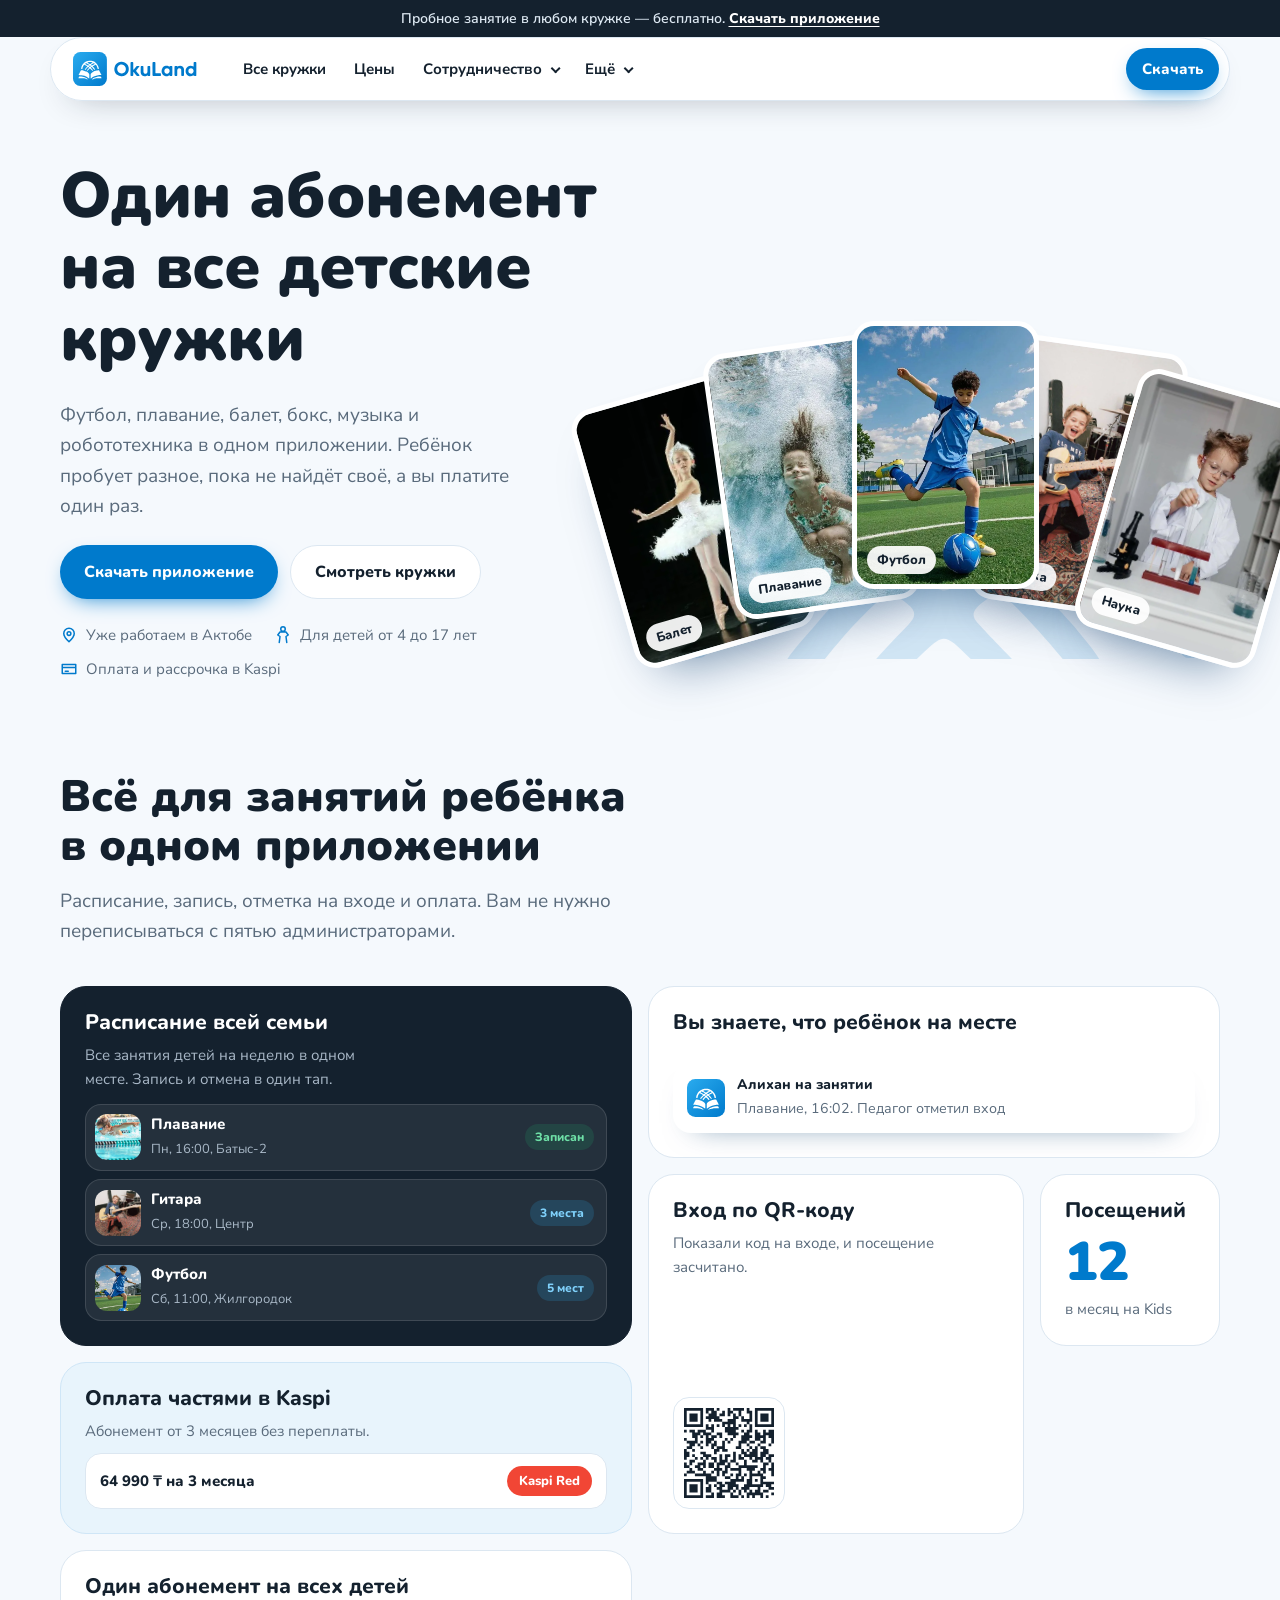
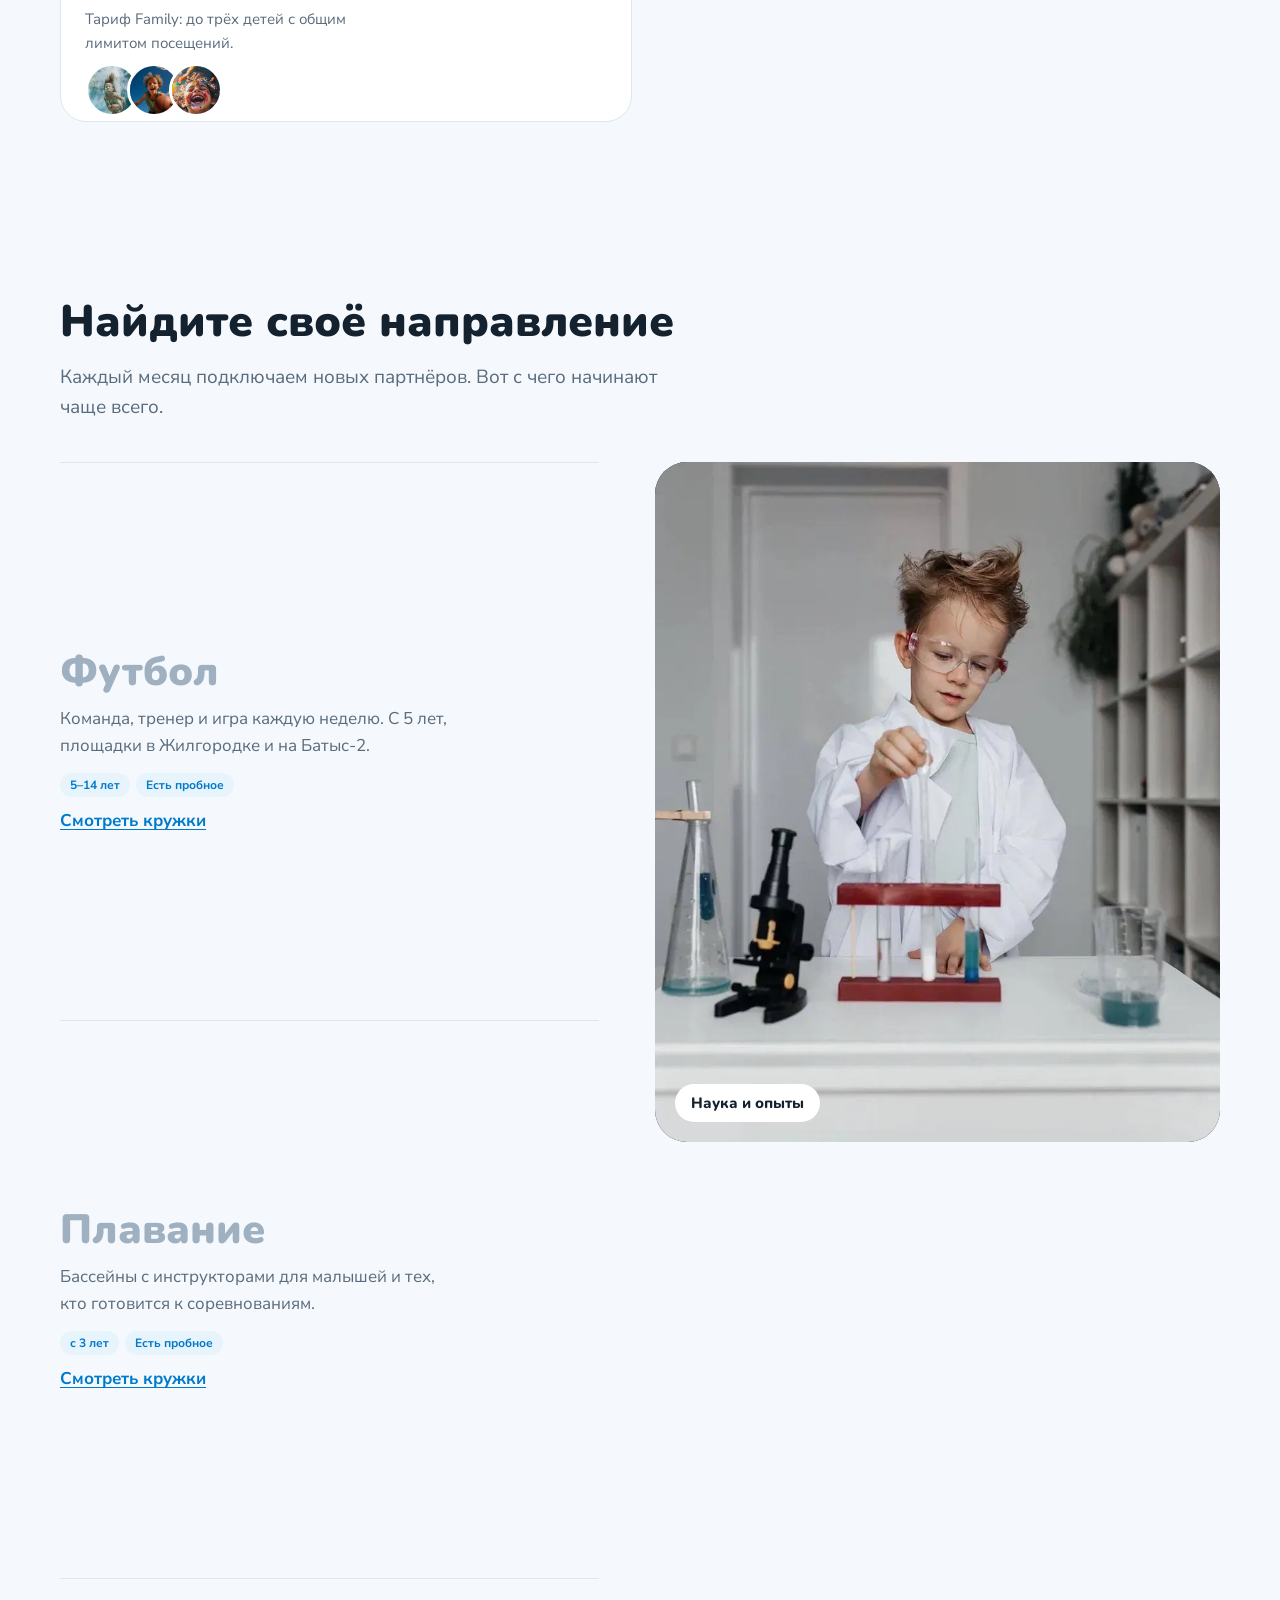
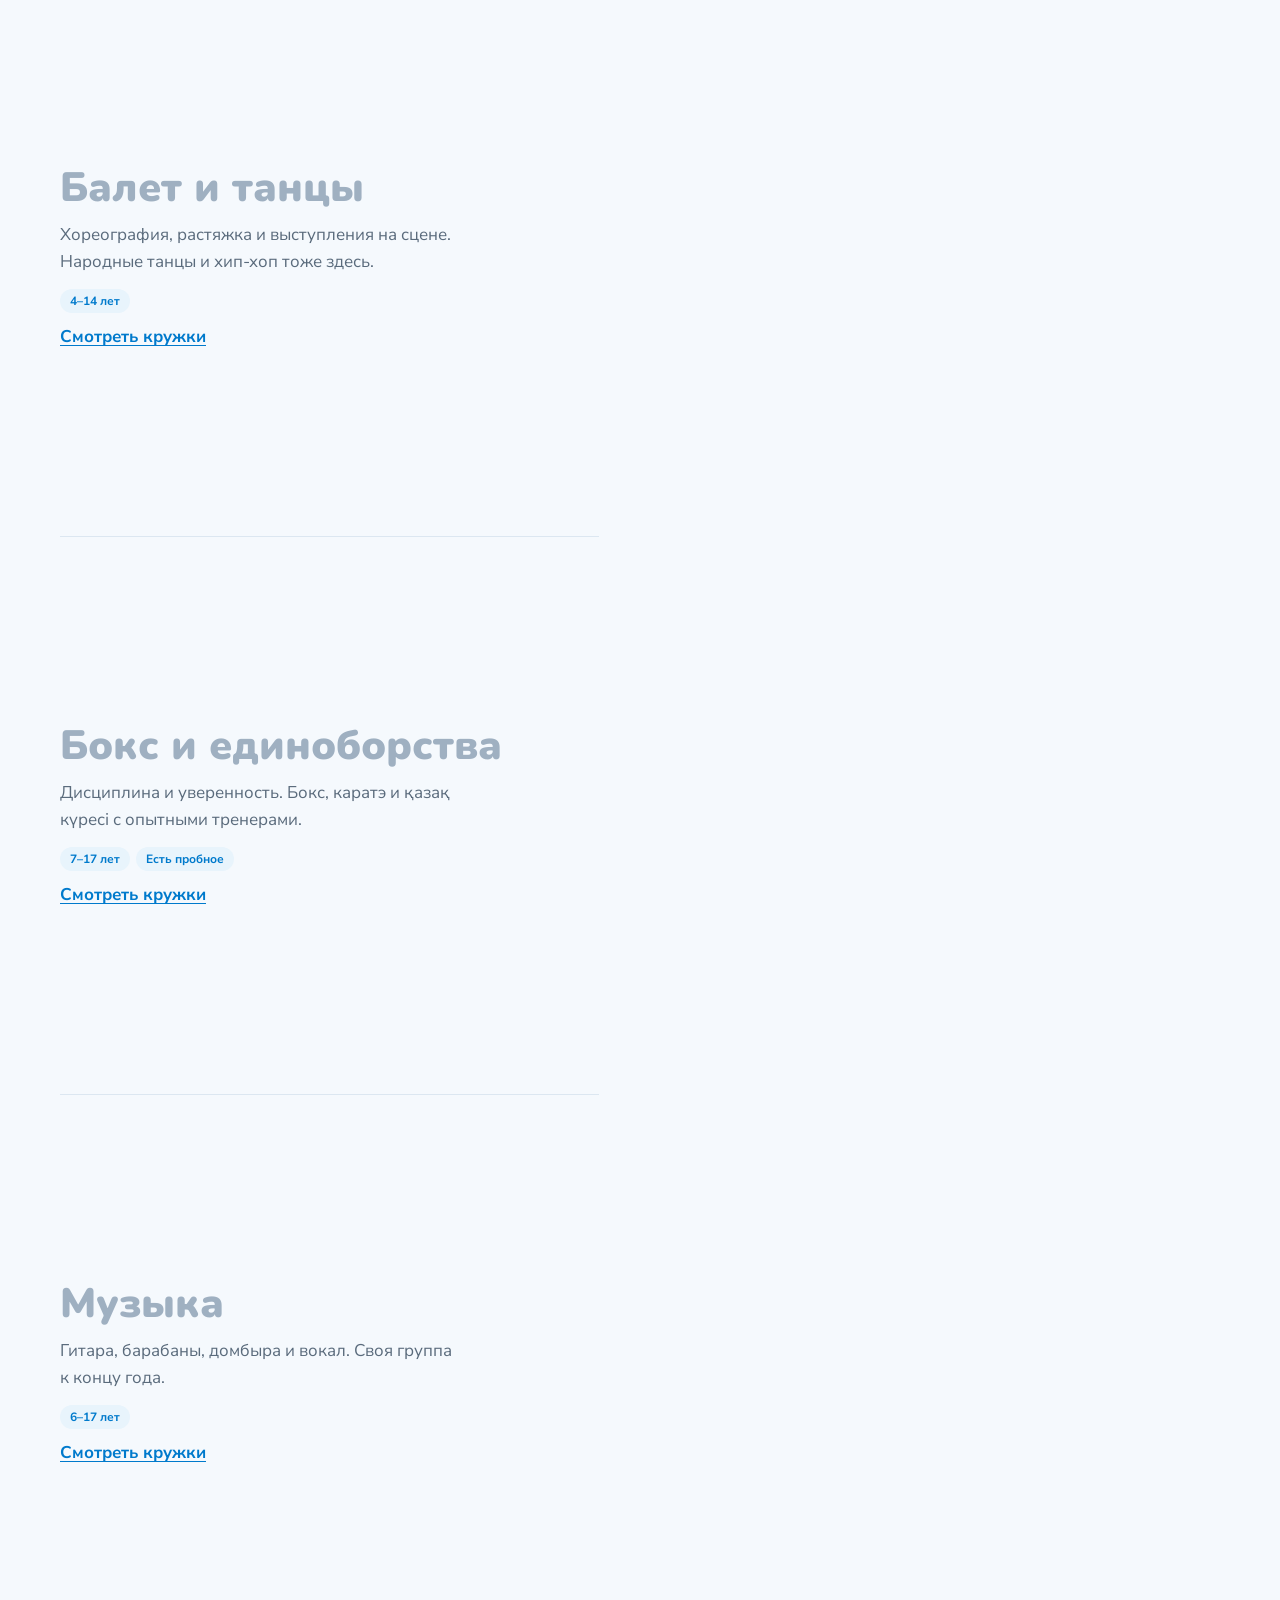
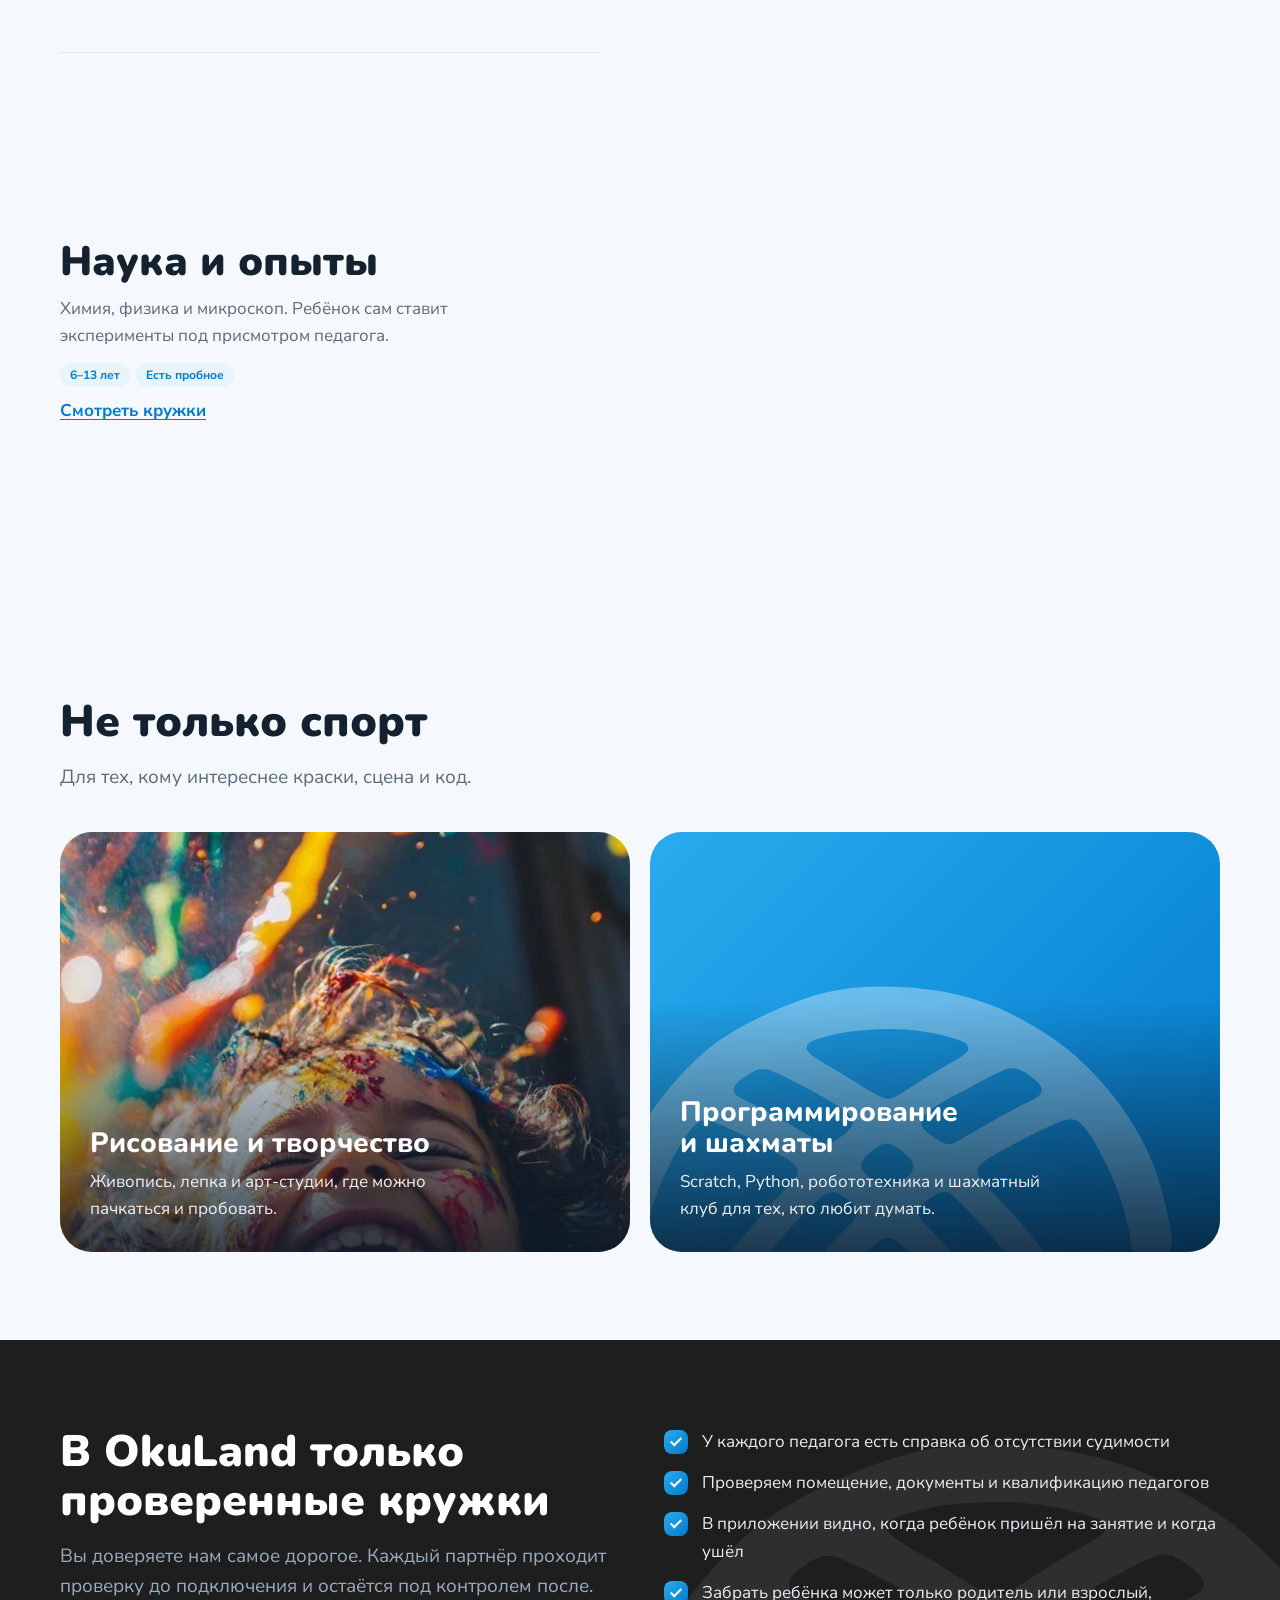
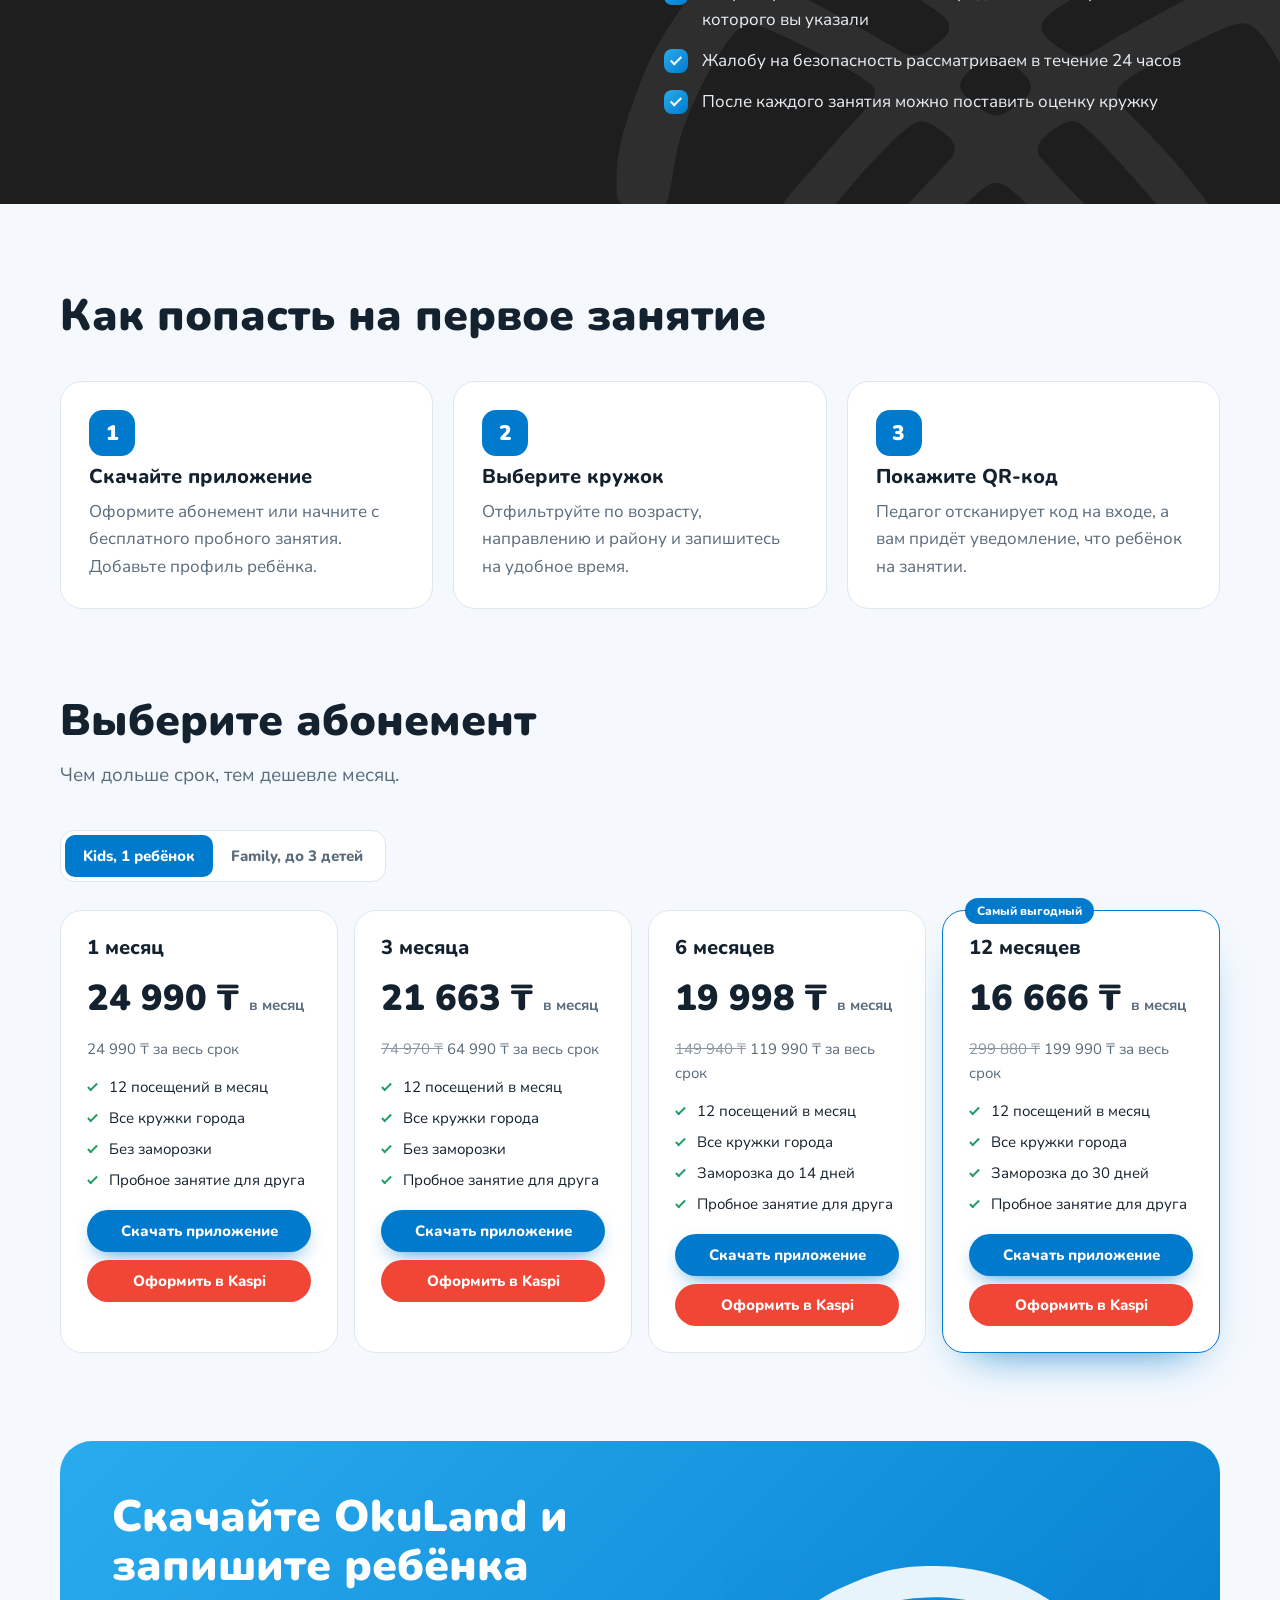
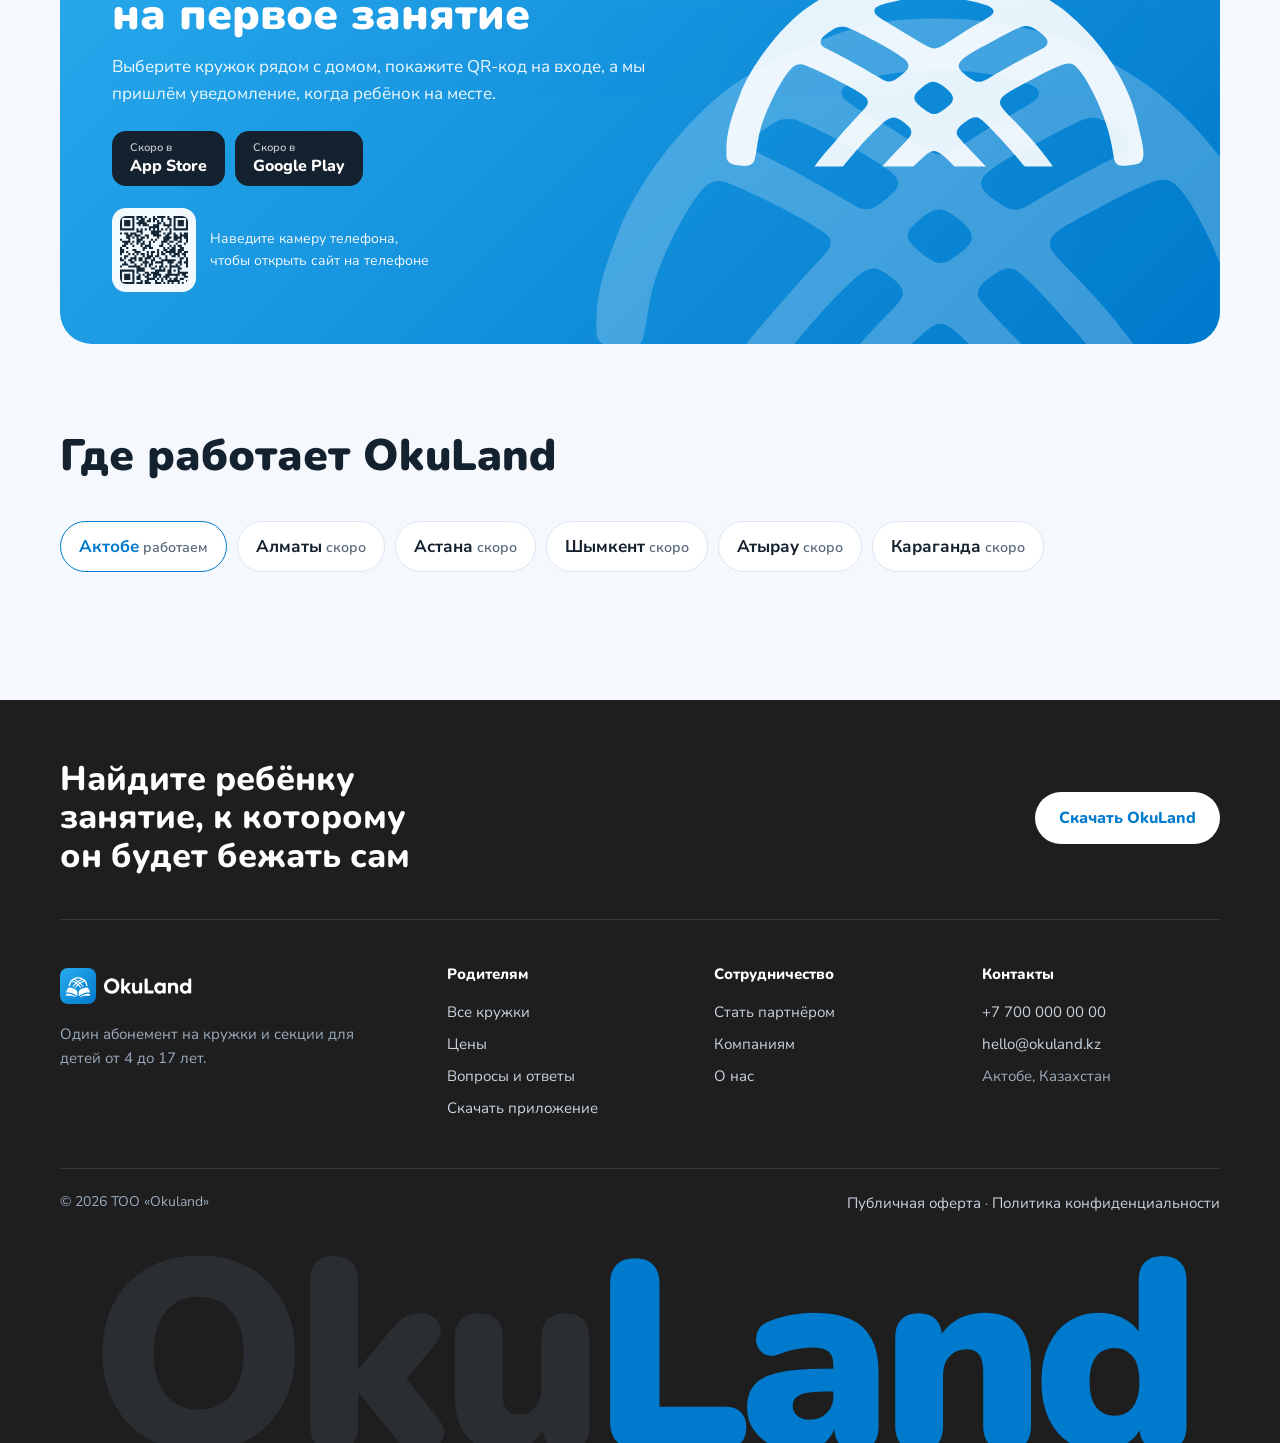
==== commit 657d7c14: "Редизайн v2: плавающее меню, бенто с экранами приложения, главы направлений, 3D шаңырақ, большой под" ====
--- a/index.html
+++ b/index.html
@@ -15,9 +15,11 @@
 <link rel="preconnect" href="https://fonts.gstatic.com" crossorigin>
 <link href="https://fonts.googleapis.com/css2?family=Nunito:wght@700;800;900&family=Nunito+Sans:opsz,wght@6..12,400;6..12,600;6..12,700&display=swap" rel="stylesheet">
 <link rel="stylesheet" href="assets/css/style.css">
+<script>document.documentElement.classList.add('js')</script>
 </head>
 <body>
 <a class="sr" href="#main">Перейти к содержанию</a>
+<div class="announce">Пробное занятие в любом кружке — бесплатно. <a href="index.html#download">Скачать приложение</a></div>
 <header class="header">
   <div class="wrap nav">
     <a class="nav__logo" href="index.html" aria-label="OkuLand — на главную"><img src="assets/img/brand/okuland-logo-horizontal.svg" alt="OkuLand" width="190" height="38"></a>
@@ -25,9 +27,9 @@
       <a href="kruzhki.html">Все кружки</a>
       <a href="ceny.html">Цены</a>
       <div class="dd"><button type="button" aria-expanded="false">Сотрудничество</button>
-        <div class="dd__panel">
-          <a href="partneram.html">Партнёрам<small>Подключить свой кружок</small></a>
-          <a href="kompaniyam.html">Компаниям<small>Кружки для детей сотрудников</small></a>
+        <div class="dd__panel dd__panel--mega">
+          <a class="mega" href="partneram.html"><img src="assets/img/photos/ofp.webp" alt=""><span>Партнёрам<small>Подключите свой кружок и получайте новых учеников</small></span></a>
+          <a class="mega" href="kompaniyam.html"><img src="assets/img/photos/music.webp" alt=""><span>Компаниям<small>Кружки для детей ваших сотрудников</small></span></a>
         </div></div>
       <div class="dd"><button type="button" aria-expanded="false">Ещё</button>
         <div class="dd__panel">
@@ -43,11 +45,10 @@
 <section class="hero">
   <div class="wrap hero__grid">
     <div class="hero__text">
-      <span class="hero__badge"><img src="assets/img/brand/okuland-icon.svg" alt="">Уже работаем в Актобе</span>
-      <h1>Один абонемент на все детские кружки</h1>
+      <h1><span class="hero__line">Один абонемент</span><span class="hero__line">на все детские</span><span class="hero__line">кружки</span></h1>
       <p class="lead">Футбол, плавание, балет, бокс, музыка и робототехника в одном приложении. Ребёнок пробует разное, пока не найдёт своё, а вы платите один раз.</p>
       <div class="row"><a class="btn btn--main" href="#download">Скачать приложение</a><a class="btn btn--ghost" href="kruzhki.html">Смотреть кружки</a></div>
-      <div class="facts"><div><b>4–17 лет</b>возраст учеников</div><div><b>13</b>направлений</div><div><b>Kaspi</b>оплата и рассрочка</div></div>
+      <ul class="hero__meta"><li><svg viewBox="0 0 24 24" aria-hidden="true"><path d="M12 21s-7-6.5-7-11a7 7 0 0 1 14 0c0 4.5-7 11-7 11zM12 12.5a2.5 2.5 0 1 0 0-5 2.5 2.5 0 0 0 0 5z"/></svg>Уже работаем в Актобе</li><li><svg viewBox="0 0 24 24" aria-hidden="true"><path d="M12 7a3 3 0 1 0 0-6 3 3 0 0 0 0 6zM7 22l1-8-3-2 3-4h8l3 4-3 2 1 8"/></svg>Для детей от 4 до 17 лет</li><li><svg viewBox="0 0 24 24" aria-hidden="true"><path d="M3 6h18v12H3zM3 10h18M7 15h4"/></svg>Оплата и рассрочка в Kaspi</li></ul>
     </div>
     <div class="fan">
       <img class="fan__dome" src="assets/img/brand/okuland-shanyrak-blue.svg" alt="">
@@ -58,28 +59,59 @@
 
 <section class="section section--tight">
   <div class="wrap">
-    <div class="sec-head"><h2>Новый способ найти ребёнку любимое занятие</h2><p class="lead">Вместо трёх абонементов в разные студии — одно приложение, где собраны проверенные кружки города.</p></div>
-    <div class="benefits">
-      <div class="benefit"><span class="benefit__ico"><svg viewBox="0 0 24 24" aria-hidden="true"><path d="M4 6h7v7H4zM13 6h7v7h-7zM4 15h7v5H4zM13 15h7v5h-7z"/></svg></span><h3>Разнообразие</h3><p>Сегодня шахматы, завтра плавание. Не нужно целый год ходить туда, где ребёнку скучно.</p></div>
-      <div class="benefit"><span class="benefit__ico"><svg viewBox="0 0 24 24" aria-hidden="true"><path d="M3 6h18v12H3zM3 10h18M7 15h4"/></svg></span><h3>Рассрочка через Kaspi</h3><p>Один платёж за все кружки. Абонемент от 3 месяцев можно оплатить частями без переплаты.</p></div>
-      <div class="benefit"><span class="benefit__ico"><svg viewBox="0 0 24 24" aria-hidden="true"><path d="M12 21s-7-6.5-7-11a7 7 0 0 1 14 0c0 4.5-7 11-7 11zM12 12.5a2.5 2.5 0 1 0 0-5 2.5 2.5 0 0 0 0 5z"/></svg></span><h3>Рядом с домом</h3><p>Кружки по всему городу. Выбирайте те, что у дома, у школы или по дороге с работы.</p></div>
+    <div class="sec-head"><h2>Всё для занятий ребёнка в одном приложении</h2><p class="lead">Расписание, запись, отметка на входе и оплата. Вам не нужно переписываться с пятью администраторами.</p></div>
+    <div class="bento">
+      <article class="tile tile--a">
+        <h3>Расписание всей семьи</h3><p>Все занятия детей на неделю в одном месте. Запись и отмена в один тап.</p>
+        <div class="ui ui-sched">
+          <div class="ui-row"><img src="assets/img/photos/swimming.webp" alt=""><div><b>Плавание</b><small>Пн, 16:00, Батыс-2</small></div><span class="ui-pill ui-pill--ok">Записан</span></div>
+          <div class="ui-row"><img src="assets/img/photos/music.webp" alt=""><div><b>Гитара</b><small>Ср, 18:00, Центр</small></div><span class="ui-pill">3 места</span></div>
+          <div class="ui-row"><img src="assets/img/photos/football.webp" alt=""><div><b>Футбол</b><small>Сб, 11:00, Жилгородок</small></div><span class="ui-pill">5 мест</span></div>
+        </div>
+      </article>
+      <article class="tile tile--b">
+        <h3>Вы знаете, что ребёнок на месте</h3>
+        <div class="ui ui-notify"><img src="assets/img/brand/okuland-icon.svg" alt=""><div><b>Алихан на занятии</b><small>Плавание, 16:02. Педагог отметил вход</small></div></div>
+      </article>
+      <article class="tile tile--c">
+        <h3>Вход по QR-коду</h3><p>Показали код на входе, и посещение засчитано.</p>
+        <div class="ui-qr"><svg version="1.1" viewBox="0 0 33 33" xmlns="http://www.w3.org/2000/svg"><path fill="#14212E" d="M0,0H1V1H0zM1,0H2V1H1zM2,0H3V1H2zM3,0H4V1H3zM4,0H5V1H4zM5,0H6V1H5zM6,0H7V1H6zM8,0H9V1H8zM9,0H10V1H9zM10,0H11V1H10zM12,0H13V1H12zM16,0H17V1H16zM18,0H19V1H18zM19,0H20V1H19zM20,0H21V1H20zM21,0H22V1H21zM23,0H24V1H23zM26,0H27V1H26zM27,0H28V1H27zM28,0H29V1H28zM29,0H30V1H29zM30,0H31V1H30zM31,0H32V1H31zM32,0H33V1H32zM0,1H1V2H0zM6,1H7V2H6zM8,1H9V2H8zM10,1H11V2H10zM11,1H12V2H11zM14,1H15V2H14zM16,1H17V2H16zM17,1H18V2H17zM20,1H21V2H20zM23,1H24V2H23zM24,1H25V2H24zM26,1H27V2H26zM32,1H33V2H32zM0,2H1V3H0zM2,2H3V3H2zM3,2H4V3H3zM4,2H5V3H4zM6,2H7V3H6zM9,2H10V3H9zM10,2H11V3H10zM11,2H12V3H11zM13,2H14V3H13zM14,2H15V3H14zM16,2H17V3H16zM18,2H19V3H18zM20,2H21V3H20zM24,2H25V3H24zM26,2H27V3H26zM28,2H29V3H28zM29,2H30V3H29zM30,2H31V3H30zM32,2H33V3H32zM0,3H1V4H0zM2,3H3V4H2zM3,3H4V4H3zM4,3H5V4H4zM6,3H7V4H6zM8,3H9V4H8zM9,3H10V4H9zM10,3H11V4H10zM11,3H12V4H11zM12,3H13V4H12zM18,3H19V4H18zM19,3H20V4H19zM21,3H22V4H21zM24,3H25V4H24zM26,3H27V4H26zM28,3H29V4H28zM29,3H30V4H29zM30,3H31V4H30zM32,3H33V4H32zM0,4H1V5H0zM2,4H3V5H2zM3,4H4V5H3zM4,4H5V5H4zM6,4H7V5H6zM9,4H10V5H9zM11,4H12V5H11zM12,4H13V5H12zM13,4H14V5H13zM16,4H17V5H16zM17,4H18V5H17zM18,4H19V5H18zM21,4H22V5H21zM22,4H23V5H22zM23,4H24V5H23zM24,4H25V5H24zM26,4H27V5H26zM28,4H29V5H28zM29,4H30V5H29zM30,4H31V5H30zM32,4H33V5H32zM0,5H1V6H0zM6,5H7V6H6zM14,5H15V6H14zM15,5H16V6H15zM16,5H17V6H16zM17,5H18V6H17zM18,5H19V6H18zM23,5H24V6H23zM26,5H27V6H26zM32,5H33V6H32zM0,6H1V7H0zM1,6H2V7H1zM2,6H3V7H2zM3,6H4V7H3zM4,6H5V7H4zM5,6H6V7H5zM6,6H7V7H6zM8,6H9V7H8zM10,6H11V7H10zM12,6H13V7H12zM14,6H15V7H14zM16,6H17V7H16zM18,6H19V7H18zM20,6H21V7H20zM22,6H23V7H22zM24,6H25V7H24zM26,6H27V7H26zM27,6H28V7H27zM28,6H29V7H28zM29,6H30V7H29zM30,6H31V7H30zM31,6H32V7H31zM32,6H33V7H32zM8,7H9V8H8zM9,7H10V8H9zM10,7H11V8H10zM15,7H16V8H15zM16,7H17V8H16zM17,7H18V8H17zM18,7H19V8H18zM19,7H20V8H19zM24,7H25V8H24zM0,8H1V9H0zM2,8H3V9H2zM3,8H4V9H3zM5,8H6V9H5zM6,8H7V9H6zM7,8H8V9H7zM10,8H11V9H10zM15,8H16V9H15zM16,8H17V9H16zM17,8H18V9H17zM18,8H19V9H18zM21,8H22V9H21zM23,8H24V9H23zM24,8H25V9H24zM26,8H27V9H26zM29,8H30V9H29zM31,8H32V9H31zM32,8H33V9H32zM3,9H4V10H3zM4,9H5V10H4zM5,9H6V10H5zM7,9H8V10H7zM8,9H9V10H8zM9,9H10V10H9zM12,9H13V10H12zM13,9H14V10H13zM16,9H17V10H16zM17,9H18V10H17zM18,9H19V10H18zM19,9H20V10H19zM22,9H23V10H22zM23,9H24V10H23zM26,9H27V10H26zM27,9H28V10H27zM29,9H30V10H29zM30,9H31V10H30zM31,9H32V10H31zM32,9H33V10H32zM3,10H4V11H3zM4,10H5V11H4zM6,10H7V11H6zM8,10H9V11H8zM10,10H11V11H10zM11,10H12V11H11zM13,10H14V11H13zM18,10H19V11H18zM21,10H22V11H21zM22,10H23V11H22zM23,10H24V11H23zM24,10H25V11H24zM26,10H27V11H26zM27,10H28V11H27zM28,10H29V11H28zM29,10H30V11H29zM31,10H32V11H31zM32,10H33V11H32zM0,11H1V12H0zM4,11H5V12H4zM8,11H9V12H8zM9,11H10V12H9zM10,11H11V12H10zM15,11H16V12H15zM17,11H18V12H17zM21,11H22V12H21zM22,11H23V12H22zM23,11H24V12H23zM26,11H27V12H26zM27,11H28V12H27zM29,11H30V12H29zM32,11H33V12H32zM1,12H2V13H1zM2,12H3V13H2zM3,12H4V13H3zM4,12H5V13H4zM6,12H7V13H6zM8,12H9V13H8zM9,12H10V13H9zM11,12H12V13H11zM14,12H15V13H14zM16,12H17V13H16zM20,12H21V13H20zM21,12H22V13H21zM22,12H23V13H22zM24,12H25V13H24zM25,12H26V13H25zM28,12H29V13H28zM29,12H30V13H29zM32,12H33V13H32zM2,13H3V14H2zM3,13H4V14H3zM5,13H6V14H5zM8,13H9V14H8zM10,13H11V14H10zM11,13H12V14H11zM14,13H15V14H14zM20,13H21V14H20zM23,13H24V14H23zM27,13H28V14H27zM31,13H32V14H31zM1,14H2V15H1zM2,14H3V15H2zM6,14H7V15H6zM10,14H11V15H10zM12,14H13V15H12zM13,14H14V15H13zM14,14H15V15H14zM19,14H20V15H19zM20,14H21V15H20zM24,14H25V15H24zM26,14H27V15H26zM28,14H29V15H28zM29,14H30V15H29zM0,15H1V16H0zM3,15H4V16H3zM11,15H12V16H11zM12,15H13V16H12zM14,15H15V16H14zM15,15H16V16H15zM21,15H22V16H21zM23,15H24V16H23zM25,15H26V16H25zM26,15H27V16H26zM29,15H30V16H29zM30,15H31V16H30zM0,16H1V17H0zM1,16H2V17H1zM6,16H7V17H6zM7,16H8V17H7zM11,16H12V17H11zM18,16H19V17H18zM21,16H22V17H21zM22,16H23V17H22zM24,16H25V17H24zM25,16H26V17H25zM26,16H27V17H26zM28,16H29V17H28zM29,16H30V17H29zM30,16H31V17H30zM0,17H1V18H0zM1,17H2V18H1zM3,17H4V18H3zM7,17H8V18H7zM8,17H9V18H8zM9,17H10V18H9zM13,17H14V18H13zM15,17H16V18H15zM16,17H17V18H16zM18,17H19V18H18zM20,17H21V18H20zM22,17H23V18H22zM23,17H24V18H23zM24,17H25V18H24zM25,17H26V18H25zM26,17H27V18H26zM28,17H29V18H28zM29,17H30V18H29zM31,17H32V18H31zM32,17H33V18H32zM0,18H1V19H0zM4,18H5V19H4zM6,18H7V19H6zM8,18H9V19H8zM10,18H11V19H10zM11,18H12V19H11zM13,18H14V19H13zM15,18H16V19H15zM18,18H19V19H18zM20,18H21V19H20zM21,18H22V19H21zM24,18H25V19H24zM26,18H27V19H26zM27,18H28V19H27zM28,18H29V19H28zM30,18H31V19H30zM31,18H32V19H31zM2,19H3V20H2zM3,19H4V20H3zM7,19H8V20H7zM11,19H12V20H11zM13,19H14V20H13zM14,19H15V20H14zM15,19H16V20H15zM17,19H18V20H17zM18,19H19V20H18zM22,19H23V20H22zM25,19H26V20H25zM26,19H27V20H26zM28,19H29V20H28zM31,19H32V20H31zM0,20H1V21H0zM2,20H3V21H2zM5,20H6V21H5zM6,20H7V21H6zM7,20H8V21H7zM9,20H10V21H9zM10,20H11V21H10zM12,20H13V21H12zM13,20H14V21H13zM14,20H15V21H14zM16,20H17V21H16zM19,20H20V21H19zM22,20H23V21H22zM29,20H30V21H29zM30,20H31V21H30zM32,20H33V21H32zM0,21H1V22H0zM1,21H2V22H1zM4,21H5V22H4zM5,21H6V22H5zM7,21H8V22H7zM9,21H10V22H9zM10,21H11V22H10zM12,21H13V22H12zM15,21H16V22H15zM16,21H17V22H16zM20,21H21V22H20zM21,21H22V22H21zM22,21H23V22H22zM23,21H24V22H23zM24,21H25V22H24zM25,21H26V22H25zM26,21H27V22H26zM29,21H30V22H29zM32,21H33V22H32zM2,22H3V23H2zM5,22H6V23H5zM6,22H7V23H6zM11,22H12V23H11zM12,22H13V23H12zM13,22H14V23H13zM15,22H16V23H15zM17,22H18V23H17zM18,22H19V23H18zM19,22H20V23H19zM20,22H21V23H20zM23,22H24V23H23zM24,22H25V23H24zM25,22H26V23H25zM28,22H29V23H28zM29,22H30V23H29zM31,22H32V23H31zM32,22H33V23H32zM1,23H2V24H1zM2,23H3V24H2zM3,23H4V24H3zM7,23H8V24H7zM10,23H11V24H10zM12,23H13V24H12zM14,23H15V24H14zM15,23H16V24H15zM20,23H21V24H20zM24,23H25V24H24zM27,23H28V24H27zM29,23H30V24H29zM32,23H33V24H32zM0,24H1V25H0zM4,24H5V25H4zM5,24H6V25H5zM6,24H7V25H6zM7,24H8V25H7zM8,24H9V25H8zM9,24H10V25H9zM12,24H13V25H12zM14,24H15V25H14zM17,24H18V25H17zM19,24H20V25H19zM20,24H21V25H20zM22,24H23V25H22zM24,24H25V25H24zM25,24H26V25H25zM26,24H27V25H26zM27,24H28V25H27zM28,24H29V25H28zM32,24H33V25H32zM8,25H9V26H8zM9,25H10V26H9zM10,25H11V26H10zM11,25H12V26H11zM15,25H16V26H15zM16,25H17V26H16zM19,25H20V26H19zM21,25H22V26H21zM24,25H25V26H24zM28,25H29V26H28zM29,25H30V26H29zM0,26H1V27H0zM1,26H2V27H1zM2,26H3V27H2zM3,26H4V27H3zM4,26H5V27H4zM5,26H6V27H5zM6,26H7V27H6zM8,26H9V27H8zM9,26H10V27H9zM10,26H11V27H10zM11,26H12V27H11zM17,26H18V27H17zM18,26H19V27H18zM19,26H20V27H19zM20,26H21V27H20zM21,26H22V27H21zM23,26H24V27H23zM24,26H25V27H24zM26,26H27V27H26zM28,26H29V27H28zM0,27H1V28H0zM6,27H7V28H6zM8,27H9V28H8zM12,27H13V28H12zM13,27H14V28H13zM15,27H16V28H15zM16,27H17V28H16zM17,27H18V28H17zM18,27H19V28H18zM23,27H24V28H23zM24,27H25V28H24zM28,27H29V28H28zM29,27H30V28H29zM30,27H31V28H30zM31,27H32V28H31zM32,27H33V28H32zM0,28H1V29H0zM2,28H3V29H2zM3,28H4V29H3zM4,28H5V29H4zM6,28H7V29H6zM9,28H10V29H9zM11,28H12V29H11zM13,28H14V29H13zM14,28H15V29H14zM16,28H17V29H16zM17,28H18V29H17zM18,28H19V29H18zM19,28H20V29H19zM22,28H23V29H22zM23,28H24V29H23zM24,28H25V29H24zM25,28H26V29H25zM26,28H27V29H26zM27,28H28V29H27zM28,28H29V29H28zM30,28H31V29H30zM31,28H32V29H31zM0,29H1V30H0zM2,29H3V30H2zM3,29H4V30H3zM4,29H5V30H4zM6,29H7V30H6zM8,29H9V30H8zM9,29H10V30H9zM12,29H13V30H12zM13,29H14V30H13zM16,29H17V30H16zM17,29H18V30H17zM19,29H20V30H19zM21,29H22V30H21zM22,29H23V30H22zM23,29H24V30H23zM27,29H28V30H27zM31,29H32V30H31zM32,29H33V30H32zM0,30H1V31H0zM2,30H3V31H2zM3,30H4V31H3zM4,30H5V31H4zM6,30H7V31H6zM8,30H9V31H8zM9,30H10V31H9zM13,30H14V31H13zM14,30H15V31H14zM15,30H16V31H15zM16,30H17V31H16zM18,30H19V31H18zM20,30H21V31H20zM22,30H23V31H22zM24,30H25V31H24zM26,30H27V31H26zM27,30H28V31H27zM29,30H30V31H29zM30,30H31V31H30zM0,31H1V32H0zM6,31H7V32H6zM10,31H11V32H10zM12,31H13V32H12zM13,31H14V32H13zM17,31H18V32H17zM20,31H21V32H20zM23,31H24V32H23zM24,31H25V32H24zM25,31H26V32H25zM26,31H27V32H26zM27,31H28V32H27zM28,31H29V32H28zM32,31H33V32H32zM0,32H1V33H0zM1,32H2V33H1zM2,32H3V33H2zM3,32H4V33H3zM4,32H5V33H4zM5,32H6V33H5zM6,32H7V33H6zM8,32H9V33H8zM9,32H10V33H9zM10,32H11V33H10zM12,32H13V33H12zM13,32H14V33H13zM14,32H15V33H14zM17,32H18V33H17zM18,32H19V33H18zM19,32H20V33H19zM21,32H22V33H21zM23,32H24V33H23zM25,32H26V33H25zM28,32H29V33H28zM30,32H31V33H30z" id="qr-path" fill="#000000" fill-opacity="1" fill-rule="nonzero" stroke="none"/></svg></div>
+      </article>
+      <article class="tile tile--d"><h3>Посещений</h3><div class="ui-count">12</div><p>в месяц на Kids</p></article>
+      <article class="tile tile--e">
+        <h3>Оплата частями в Kaspi</h3><p>Абонемент от 3 месяцев без переплаты.</p>
+        <div class="ui ui-kaspi"><span style="background:none;color:var(--ink);padding:0;font:800 15px var(--display)">64 990 ₸ на 3 месяца</span><span>Kaspi Red</span></div>
+      </article>
+      <article class="tile tile--f">
+        <h3>Один абонемент на всех детей</h3><p>Тариф Family: до трёх детей с общим лимитом посещений.</p>
+        <div class="ui ui-kids"><img src="assets/img/photos/swim-kid.webp" alt=""><img src="assets/img/photos/basketball.webp" alt=""><img src="assets/img/photos/art.webp" alt=""></div>
+      </article>
+    </div>
+  </div>
+</section>
+
+<section class="section">
+  <div class="wrap">
+    <div class="sec-head"><h2>Найдите своё направление</h2><p class="lead">Каждый месяц подключаем новых партнёров. Вот с чего начинают чаще всего.</p></div>
+    <div class="chapters">
+      <div class="chapters__list"><div class="chapter"><h3>Футбол</h3><p>Команда, тренер и игра каждую неделю. С 5 лет, площадки в Жилгородке и на Батыс-2.</p><div class="tags"><span class="tag">5–14 лет</span><span class="tag">Есть пробное</span></div>
+  <a class="link" href="kruzhki.html?cat=football" style="font-weight:700">Смотреть кружки</a><div class="chapter__img"><img src="assets/img/photos/football.webp" alt="Футбол для детей" loading="lazy"></div></div><div class="chapter"><h3>Плавание</h3><p>Бассейны с инструкторами для малышей и тех, кто готовится к соревнованиям.</p><div class="tags"><span class="tag">с 3 лет</span><span class="tag">Есть пробное</span></div>
+  <a class="link" href="kruzhki.html?cat=swim" style="font-weight:700">Смотреть кружки</a><div class="chapter__img"><img src="assets/img/photos/swimming.webp" alt="Плавание для детей" loading="lazy"></div></div><div class="chapter"><h3>Балет и танцы</h3><p>Хореография, растяжка и выступления на сцене. Народные танцы и хип-хоп тоже здесь.</p><div class="tags"><span class="tag">4–14 лет</span></div>
+  <a class="link" href="kruzhki.html?cat=dance" style="font-weight:700">Смотреть кружки</a><div class="chapter__img"><img src="assets/img/photos/ballet.webp" alt="Балет и танцы для детей" loading="lazy"></div></div><div class="chapter"><h3>Бокс и единоборства</h3><p>Дисциплина и уверенность. Бокс, каратэ и қазақ күресі с опытными тренерами.</p><div class="tags"><span class="tag">7–17 лет</span><span class="tag">Есть пробное</span></div>
+  <a class="link" href="kruzhki.html?cat=fight" style="font-weight:700">Смотреть кружки</a><div class="chapter__img"><img src="assets/img/photos/boxing.webp" alt="Бокс и единоборства для детей" loading="lazy"></div></div><div class="chapter"><h3>Музыка</h3><p>Гитара, барабаны, домбыра и вокал. Своя группа к концу года.</p><div class="tags"><span class="tag">6–17 лет</span></div>
+  <a class="link" href="kruzhki.html?cat=music" style="font-weight:700">Смотреть кружки</a><div class="chapter__img"><img src="assets/img/photos/music.webp" alt="Музыка для детей" loading="lazy"></div></div><div class="chapter"><h3>Наука и опыты</h3><p>Химия, физика и микроскоп. Ребёнок сам ставит эксперименты под присмотром педагога.</p><div class="tags"><span class="tag">6–13 лет</span><span class="tag">Есть пробное</span></div>
+  <a class="link" href="kruzhki.html?cat=science" style="font-weight:700">Смотреть кружки</a><div class="chapter__img"><img src="assets/img/photos/science.webp" alt="Наука и опыты для детей" loading="lazy"></div></div></div>
+      <div class="chapters__stage" aria-hidden="true"><img src="assets/img/photos/football.webp" alt="" loading="lazy"><img src="assets/img/photos/swimming.webp" alt="" loading="lazy"><img src="assets/img/photos/ballet.webp" alt="" loading="lazy"><img src="assets/img/photos/boxing.webp" alt="" loading="lazy"><img src="assets/img/photos/music.webp" alt="" loading="lazy"><img src="assets/img/photos/science.webp" alt="" loading="lazy"><span class="chapters__label">Футбол</span></div>
     </div>
   </div>
 </section>
 
 <section class="section section--tight">
   <div class="wrap">
-    <div class="sec-head"><h2>Собрали все направления в одном месте</h2><p class="lead">Каждый месяц подключаем новых партнёров.</p></div>
-    <div class="dirs"><a class="dir dir--tall" href="kruzhki.html?cat=sport"><img src="assets/img/photos/gymnastics.webp" alt="Гимнастика для детей" loading="lazy"><span class="dir__txt"><b>Гимнастика</b><small>с 4 лет</small></span></a><a class="dir " href="kruzhki.html?cat=swim"><img src="assets/img/photos/swimming.webp" alt="Плавание для детей" loading="lazy"><span class="dir__txt"><b>Плавание</b><small>с 5 лет</small></span></a><a class="dir " href="kruzhki.html?cat=football"><img src="assets/img/photos/football.webp" alt="Футбол для детей" loading="lazy"><span class="dir__txt"><b>Футбол</b><small>с 5 лет</small></span></a><a class="dir dir--tall" href="kruzhki.html?cat=fight"><img src="assets/img/photos/boxing.webp" alt="Бокс для детей" loading="lazy"><span class="dir__txt"><b>Бокс</b><small>с 7 лет</small></span></a><a class="dir " href="kruzhki.html?cat=dance"><img src="assets/img/photos/ballet.webp" alt="Балет и танцы для детей" loading="lazy"><span class="dir__txt"><b>Балет и танцы</b><small>с 4 лет</small></span></a><a class="dir " href="kruzhki.html?cat=basket"><img src="assets/img/photos/basketball.webp" alt="Баскетбол для детей" loading="lazy"><span class="dir__txt"><b>Баскетбол</b><small>с 7 лет</small></span></a><a class="dir dir--wide" href="kruzhki.html?cat=music"><img src="assets/img/photos/music.webp" alt="Музыка для детей" loading="lazy"><span class="dir__txt"><b>Музыка</b><small>гитара, барабаны, вокал</small></span></a><a class="dir dir--plain " href="kruzhki.html?cat=code"><img class="dir__shan" src="assets/img/brand/okuland-shanyrak-white.svg" alt=""><span class="dir__txt"><b>Программирование</b><small>и робототехника</small></span></a><a class="dir dir--plain " href="kruzhki.html?cat=chess"><img class="dir__shan" src="assets/img/brand/okuland-shanyrak-white.svg" alt=""><span class="dir__txt"><b>Шахматы и английский</b><small>с 5 лет</small></span></a></div>
-  </div>
-</section>
-
-<section class="section section--tight">
-  <div class="wrap">
-    <div class="sec-head"><h2>Не только спорт</h2><p class="lead">Для тех, кому интереснее опыты, краски и сцена.</p></div>
+    <div class="sec-head"><h2>Не только спорт</h2><p class="lead">Для тех, кому интереснее краски, сцена и код.</p></div>
     <div class="duo">
-      <div class="duo__item"><img src="assets/img/photos/science.webp" alt="Ребёнок проводит опыт в лаборатории" loading="lazy"><div class="duo__txt"><h3 style="font-size:28px">Наука и опыты</h3><p>Химия, физика и микроскоп. Ребёнок сам ставит эксперименты под присмотром педагога.</p></div></div>
-      <div class="duo__item"><img src="assets/img/photos/art.webp" alt="Счастливый ребёнок в красках" loading="lazy" style="object-position:50% 30%"><div class="duo__txt"><h3 style="font-size:28px">Рисование и творчество</h3><p>Живопись, лепка и арт-студии, где можно пачкаться и пробовать.</p></div></div>
+      <a class="duo__item m-zoom" href="kruzhki.html?cat=art"><img src="assets/img/photos/art.webp" alt="Счастливый ребёнок в красках" loading="lazy" style="object-position:50% 30%"><div class="duo__txt"><h3 style="font-size:28px">Рисование и творчество</h3><p>Живопись, лепка и арт-студии, где можно пачкаться и пробовать.</p></div></a>
+      <a class="duo__item m-zoom" href="kruzhki.html?cat=code" style="background:var(--grad)"><img src="assets/img/brand/okuland-shanyrak-white.svg" alt="" loading="lazy" style="inset:auto -8% -2% -8%;width:116%;height:auto;opacity:.35"><div class="duo__txt"><h3 style="font-size:28px">Программирование и шахматы</h3><p>Scratch, Python, робототехника и шахматный клуб для тех, кто любит думать.</p></div></a>
     </div>
   </div>
 </section>
@@ -103,7 +135,7 @@
   <div class="wrap">
     <div class="sec-head"><h2>Как попасть на первое занятие</h2></div>
     <div class="steps">
-      <div class="step"><h3>Скачайте приложение</h3><p>Оформите абонемент или начните с пробного занятия. Добавьте профиль ребёнка: имя и возраст.</p></div>
+      <div class="step"><h3>Скачайте приложение</h3><p>Оформите абонемент или начните с бесплатного пробного занятия. Добавьте профиль ребёнка.</p></div>
       <div class="step"><h3>Выберите кружок</h3><p>Отфильтруйте по возрасту, направлению и району и запишитесь на удобное время.</p></div>
       <div class="step"><h3>Покажите QR-код</h3><p>Педагог отсканирует код на входе, а вам придёт уведомление, что ребёнок на занятии.</p></div>
     </div>
@@ -126,14 +158,9 @@
     <h2>Скачайте OkuLand и запишите ребёнка на первое занятие</h2>
     <p>Выберите кружок рядом с домом, покажите QR-код на входе, а мы пришлём уведомление, когда ребёнок на месте.</p>
     <div class="stores"><a class="store" href="#download"><small>Скоро в</small>App Store</a><a class="store" href="#download"><small>Скоро в</small>Google Play</a></div>
+    <div class="get__qr"><svg version="1.1" viewBox="0 0 33 33" xmlns="http://www.w3.org/2000/svg"><path fill="#14212E" d="M0,0H1V1H0zM1,0H2V1H1zM2,0H3V1H2zM3,0H4V1H3zM4,0H5V1H4zM5,0H6V1H5zM6,0H7V1H6zM8,0H9V1H8zM9,0H10V1H9zM10,0H11V1H10zM12,0H13V1H12zM16,0H17V1H16zM18,0H19V1H18zM19,0H20V1H19zM20,0H21V1H20zM21,0H22V1H21zM23,0H24V1H23zM26,0H27V1H26zM27,0H28V1H27zM28,0H29V1H28zM29,0H30V1H29zM30,0H31V1H30zM31,0H32V1H31zM32,0H33V1H32zM0,1H1V2H0zM6,1H7V2H6zM8,1H9V2H8zM10,1H11V2H10zM11,1H12V2H11zM14,1H15V2H14zM16,1H17V2H16zM17,1H18V2H17zM20,1H21V2H20zM23,1H24V2H23zM24,1H25V2H24zM26,1H27V2H26zM32,1H33V2H32zM0,2H1V3H0zM2,2H3V3H2zM3,2H4V3H3zM4,2H5V3H4zM6,2H7V3H6zM9,2H10V3H9zM10,2H11V3H10zM11,2H12V3H11zM13,2H14V3H13zM14,2H15V3H14zM16,2H17V3H16zM18,2H19V3H18zM20,2H21V3H20zM24,2H25V3H24zM26,2H27V3H26zM28,2H29V3H28zM29,2H30V3H29zM30,2H31V3H30zM32,2H33V3H32zM0,3H1V4H0zM2,3H3V4H2zM3,3H4V4H3zM4,3H5V4H4zM6,3H7V4H6zM8,3H9V4H8zM9,3H10V4H9zM10,3H11V4H10zM11,3H12V4H11zM12,3H13V4H12zM18,3H19V4H18zM19,3H20V4H19zM21,3H22V4H21zM24,3H25V4H24zM26,3H27V4H26zM28,3H29V4H28zM29,3H30V4H29zM30,3H31V4H30zM32,3H33V4H32zM0,4H1V5H0zM2,4H3V5H2zM3,4H4V5H3zM4,4H5V5H4zM6,4H7V5H6zM9,4H10V5H9zM11,4H12V5H11zM12,4H13V5H12zM13,4H14V5H13zM16,4H17V5H16zM17,4H18V5H17zM18,4H19V5H18zM21,4H22V5H21zM22,4H23V5H22zM23,4H24V5H23zM24,4H25V5H24zM26,4H27V5H26zM28,4H29V5H28zM29,4H30V5H29zM30,4H31V5H30zM32,4H33V5H32zM0,5H1V6H0zM6,5H7V6H6zM14,5H15V6H14zM15,5H16V6H15zM16,5H17V6H16zM17,5H18V6H17zM18,5H19V6H18zM23,5H24V6H23zM26,5H27V6H26zM32,5H33V6H32zM0,6H1V7H0zM1,6H2V7H1zM2,6H3V7H2zM3,6H4V7H3zM4,6H5V7H4zM5,6H6V7H5zM6,6H7V7H6zM8,6H9V7H8zM10,6H11V7H10zM12,6H13V7H12zM14,6H15V7H14zM16,6H17V7H16zM18,6H19V7H18zM20,6H21V7H20zM22,6H23V7H22zM24,6H25V7H24zM26,6H27V7H26zM27,6H28V7H27zM28,6H29V7H28zM29,6H30V7H29zM30,6H31V7H30zM31,6H32V7H31zM32,6H33V7H32zM8,7H9V8H8zM9,7H10V8H9zM10,7H11V8H10zM15,7H16V8H15zM16,7H17V8H16zM17,7H18V8H17zM18,7H19V8H18zM19,7H20V8H19zM24,7H25V8H24zM0,8H1V9H0zM2,8H3V9H2zM3,8H4V9H3zM5,8H6V9H5zM6,8H7V9H6zM7,8H8V9H7zM10,8H11V9H10zM15,8H16V9H15zM16,8H17V9H16zM17,8H18V9H17zM18,8H19V9H18zM21,8H22V9H21zM23,8H24V9H23zM24,8H25V9H24zM26,8H27V9H26zM29,8H30V9H29zM31,8H32V9H31zM32,8H33V9H32zM3,9H4V10H3zM4,9H5V10H4zM5,9H6V10H5zM7,9H8V10H7zM8,9H9V10H8zM9,9H10V10H9zM12,9H13V10H12zM13,9H14V10H13zM16,9H17V10H16zM17,9H18V10H17zM18,9H19V10H18zM19,9H20V10H19zM22,9H23V10H22zM23,9H24V10H23zM26,9H27V10H26zM27,9H28V10H27zM29,9H30V10H29zM30,9H31V10H30zM31,9H32V10H31zM32,9H33V10H32zM3,10H4V11H3zM4,10H5V11H4zM6,10H7V11H6zM8,10H9V11H8zM10,10H11V11H10zM11,10H12V11H11zM13,10H14V11H13zM18,10H19V11H18zM21,10H22V11H21zM22,10H23V11H22zM23,10H24V11H23zM24,10H25V11H24zM26,10H27V11H26zM27,10H28V11H27zM28,10H29V11H28zM29,10H30V11H29zM31,10H32V11H31zM32,10H33V11H32zM0,11H1V12H0zM4,11H5V12H4zM8,11H9V12H8zM9,11H10V12H9zM10,11H11V12H10zM15,11H16V12H15zM17,11H18V12H17zM21,11H22V12H21zM22,11H23V12H22zM23,11H24V12H23zM26,11H27V12H26zM27,11H28V12H27zM29,11H30V12H29zM32,11H33V12H32zM1,12H2V13H1zM2,12H3V13H2zM3,12H4V13H3zM4,12H5V13H4zM6,12H7V13H6zM8,12H9V13H8zM9,12H10V13H9zM11,12H12V13H11zM14,12H15V13H14zM16,12H17V13H16zM20,12H21V13H20zM21,12H22V13H21zM22,12H23V13H22zM24,12H25V13H24zM25,12H26V13H25zM28,12H29V13H28zM29,12H30V13H29zM32,12H33V13H32zM2,13H3V14H2zM3,13H4V14H3zM5,13H6V14H5zM8,13H9V14H8zM10,13H11V14H10zM11,13H12V14H11zM14,13H15V14H14zM20,13H21V14H20zM23,13H24V14H23zM27,13H28V14H27zM31,13H32V14H31zM1,14H2V15H1zM2,14H3V15H2zM6,14H7V15H6zM10,14H11V15H10zM12,14H13V15H12zM13,14H14V15H13zM14,14H15V15H14zM19,14H20V15H19zM20,14H21V15H20zM24,14H25V15H24zM26,14H27V15H26zM28,14H29V15H28zM29,14H30V15H29zM0,15H1V16H0zM3,15H4V16H3zM11,15H12V16H11zM12,15H13V16H12zM14,15H15V16H14zM15,15H16V16H15zM21,15H22V16H21zM23,15H24V16H23zM25,15H26V16H25zM26,15H27V16H26zM29,15H30V16H29zM30,15H31V16H30zM0,16H1V17H0zM1,16H2V17H1zM6,16H7V17H6zM7,16H8V17H7zM11,16H12V17H11zM18,16H19V17H18zM21,16H22V17H21zM22,16H23V17H22zM24,16H25V17H24zM25,16H26V17H25zM26,16H27V17H26zM28,16H29V17H28zM29,16H30V17H29zM30,16H31V17H30zM0,17H1V18H0zM1,17H2V18H1zM3,17H4V18H3zM7,17H8V18H7zM8,17H9V18H8zM9,17H10V18H9zM13,17H14V18H13zM15,17H16V18H15zM16,17H17V18H16zM18,17H19V18H18zM20,17H21V18H20zM22,17H23V18H22zM23,17H24V18H23zM24,17H25V18H24zM25,17H26V18H25zM26,17H27V18H26zM28,17H29V18H28zM29,17H30V18H29zM31,17H32V18H31zM32,17H33V18H32zM0,18H1V19H0zM4,18H5V19H4zM6,18H7V19H6zM8,18H9V19H8zM10,18H11V19H10zM11,18H12V19H11zM13,18H14V19H13zM15,18H16V19H15zM18,18H19V19H18zM20,18H21V19H20zM21,18H22V19H21zM24,18H25V19H24zM26,18H27V19H26zM27,18H28V19H27zM28,18H29V19H28zM30,18H31V19H30zM31,18H32V19H31zM2,19H3V20H2zM3,19H4V20H3zM7,19H8V20H7zM11,19H12V20H11zM13,19H14V20H13zM14,19H15V20H14zM15,19H16V20H15zM17,19H18V20H17zM18,19H19V20H18zM22,19H23V20H22zM25,19H26V20H25zM26,19H27V20H26zM28,19H29V20H28zM31,19H32V20H31zM0,20H1V21H0zM2,20H3V21H2zM5,20H6V21H5zM6,20H7V21H6zM7,20H8V21H7zM9,20H10V21H9zM10,20H11V21H10zM12,20H13V21H12zM13,20H14V21H13zM14,20H15V21H14zM16,20H17V21H16zM19,20H20V21H19zM22,20H23V21H22zM29,20H30V21H29zM30,20H31V21H30zM32,20H33V21H32zM0,21H1V22H0zM1,21H2V22H1zM4,21H5V22H4zM5,21H6V22H5zM7,21H8V22H7zM9,21H10V22H9zM10,21H11V22H10zM12,21H13V22H12zM15,21H16V22H15zM16,21H17V22H16zM20,21H21V22H20zM21,21H22V22H21zM22,21H23V22H22zM23,21H24V22H23zM24,21H25V22H24zM25,21H26V22H25zM26,21H27V22H26zM29,21H30V22H29zM32,21H33V22H32zM2,22H3V23H2zM5,22H6V23H5zM6,22H7V23H6zM11,22H12V23H11zM12,22H13V23H12zM13,22H14V23H13zM15,22H16V23H15zM17,22H18V23H17zM18,22H19V23H18zM19,22H20V23H19zM20,22H21V23H20zM23,22H24V23H23zM24,22H25V23H24zM25,22H26V23H25zM28,22H29V23H28zM29,22H30V23H29zM31,22H32V23H31zM32,22H33V23H32zM1,23H2V24H1zM2,23H3V24H2zM3,23H4V24H3zM7,23H8V24H7zM10,23H11V24H10zM12,23H13V24H12zM14,23H15V24H14zM15,23H16V24H15zM20,23H21V24H20zM24,23H25V24H24zM27,23H28V24H27zM29,23H30V24H29zM32,23H33V24H32zM0,24H1V25H0zM4,24H5V25H4zM5,24H6V25H5zM6,24H7V25H6zM7,24H8V25H7zM8,24H9V25H8zM9,24H10V25H9zM12,24H13V25H12zM14,24H15V25H14zM17,24H18V25H17zM19,24H20V25H19zM20,24H21V25H20zM22,24H23V25H22zM24,24H25V25H24zM25,24H26V25H25zM26,24H27V25H26zM27,24H28V25H27zM28,24H29V25H28zM32,24H33V25H32zM8,25H9V26H8zM9,25H10V26H9zM10,25H11V26H10zM11,25H12V26H11zM15,25H16V26H15zM16,25H17V26H16zM19,25H20V26H19zM21,25H22V26H21zM24,25H25V26H24zM28,25H29V26H28zM29,25H30V26H29zM0,26H1V27H0zM1,26H2V27H1zM2,26H3V27H2zM3,26H4V27H3zM4,26H5V27H4zM5,26H6V27H5zM6,26H7V27H6zM8,26H9V27H8zM9,26H10V27H9zM10,26H11V27H10zM11,26H12V27H11zM17,26H18V27H17zM18,26H19V27H18zM19,26H20V27H19zM20,26H21V27H20zM21,26H22V27H21zM23,26H24V27H23zM24,26H25V27H24zM26,26H27V27H26zM28,26H29V27H28zM0,27H1V28H0zM6,27H7V28H6zM8,27H9V28H8zM12,27H13V28H12zM13,27H14V28H13zM15,27H16V28H15zM16,27H17V28H16zM17,27H18V28H17zM18,27H19V28H18zM23,27H24V28H23zM24,27H25V28H24zM28,27H29V28H28zM29,27H30V28H29zM30,27H31V28H30zM31,27H32V28H31zM32,27H33V28H32zM0,28H1V29H0zM2,28H3V29H2zM3,28H4V29H3zM4,28H5V29H4zM6,28H7V29H6zM9,28H10V29H9zM11,28H12V29H11zM13,28H14V29H13zM14,28H15V29H14zM16,28H17V29H16zM17,28H18V29H17zM18,28H19V29H18zM19,28H20V29H19zM22,28H23V29H22zM23,28H24V29H23zM24,28H25V29H24zM25,28H26V29H25zM26,28H27V29H26zM27,28H28V29H27zM28,28H29V29H28zM30,28H31V29H30zM31,28H32V29H31zM0,29H1V30H0zM2,29H3V30H2zM3,29H4V30H3zM4,29H5V30H4zM6,29H7V30H6zM8,29H9V30H8zM9,29H10V30H9zM12,29H13V30H12zM13,29H14V30H13zM16,29H17V30H16zM17,29H18V30H17zM19,29H20V30H19zM21,29H22V30H21zM22,29H23V30H22zM23,29H24V30H23zM27,29H28V30H27zM31,29H32V30H31zM32,29H33V30H32zM0,30H1V31H0zM2,30H3V31H2zM3,30H4V31H3zM4,30H5V31H4zM6,30H7V31H6zM8,30H9V31H8zM9,30H10V31H9zM13,30H14V31H13zM14,30H15V31H14zM15,30H16V31H15zM16,30H17V31H16zM18,30H19V31H18zM20,30H21V31H20zM22,30H23V31H22zM24,30H25V31H24zM26,30H27V31H26zM27,30H28V31H27zM29,30H30V31H29zM30,30H31V31H30zM0,31H1V32H0zM6,31H7V32H6zM10,31H11V32H10zM12,31H13V32H12zM13,31H14V32H13zM17,31H18V32H17zM20,31H21V32H20zM23,31H24V32H23zM24,31H25V32H24zM25,31H26V32H25zM26,31H27V32H26zM27,31H28V32H27zM28,31H29V32H28zM32,31H33V32H32zM0,32H1V33H0zM1,32H2V33H1zM2,32H3V33H2zM3,32H4V33H3zM4,32H5V33H4zM5,32H6V33H5zM6,32H7V33H6zM8,32H9V33H8zM9,32H10V33H9zM10,32H11V33H10zM12,32H13V33H12zM13,32H14V33H13zM14,32H15V33H14zM17,32H18V33H17zM18,32H19V33H18zM19,32H20V33H19zM21,32H22V33H21zM23,32H24V33H23zM25,32H26V33H25zM28,32H29V33H28zM30,32H31V33H30z" id="qr-path" fill="#000000" fill-opacity="1" fill-rule="nonzero" stroke="none"/></svg><span>Наведите камеру телефона,<br>чтобы открыть сайт на телефоне</span></div>
   </div>
-  <div class="phone" aria-hidden="true"><div class="phone__screen">
-    <div class="phone__top"><b>Привет, Айгерим!</b><span class="pill pill--blue">Kids</span></div>
-    <div class="visits"><span style="font:800 12px var(--display)">Посещения в этом месяце</span><b>7 из 12</b><div class="bar"><i></i></div></div>
-    <b style="font:800 14px var(--display)">Сегодня у Алихана</b>
-    <div class="lesson"><img src="assets/img/photos/swimming.webp" alt=""><div><b>Плавание, 16:00</b><small>Батыс-2, 45 мин</small></div><span class="pill">Записан</span></div>
-    <div class="lesson"><img src="assets/img/photos/music.webp" alt=""><div><b>Гитара, 18:00</b><small>Центр, 60 мин</small></div><span class="pill pill--blue">3 места</span></div>
-  </div></div>
+  <div class="get__3d" data-shanyrak3d><img src="assets/img/brand/okuland-shanyrak-white.svg" alt=""></div>
 </div></div></section>
 
 <section class="section section--tight">
@@ -145,6 +172,7 @@
 </main>
 <footer class="footer">
   <div class="wrap">
+    <div class="footer__cta"><h3>Найдите ребёнку занятие, к которому он будет бежать сам</h3><a class="btn btn--white" href="index.html#download">Скачать OkuLand</a></div>
     <div class="footer__grid">
       <div style="display:grid;gap:14px;align-content:start">
         <a class="footer__logo" href="index.html"><img src="assets/img/brand/okuland-logo-horizontal-white.svg" alt="OkuLand" width="180" height="36"></a>
@@ -154,9 +182,11 @@
       <div><h4>Сотрудничество</h4><a href="partneram.html">Стать партнёром</a><a href="kompaniyam.html">Компаниям</a><a href="o-nas.html">О нас</a></div>
       <div><h4>Контакты</h4><a href="tel:+77000000000">+7 700 000 00 00</a><a href="mailto:hello@okuland.kz">hello@okuland.kz</a><span style="display:block;padding:4px 0;font-size:15px">Актобе, Казахстан</span></div>
     </div>
-    <div class="footer__copy"><span>© <span data-year>2026</span> ТОО «Okuland»</span><span><a href="#" style="display:inline">Публичная оферта</a> · <a href="#" style="display:inline">Политика конфиденциальности</a></span></div>
+    <div class="footer__copy" style="margin-top:44px"><span>© <span data-year>2026</span> ТОО «Okuland»</span><span><a href="#" style="display:inline">Публичная оферта</a> · <a href="#" style="display:inline">Политика конфиденциальности</a></span></div>
   </div>
+  <div class="footer__word" aria-hidden="true">Oku<span>Land</span></div>
 </footer>
 <script src="assets/js/main.js" defer></script>
+<script type="module" src="assets/js/shanyrak3d.js"></script>
 </body>
 </html>
--- a/assets/css/style.css
+++ b/assets/css/style.css
@@ -263,3 +263,147 @@
 .hero .lead { max-width: 44ch; }
 .fan { margin-left: 24px; }
 @media (max-width: 900px) { .fan { margin-left: 0; } }
+
+/* =====================================================================
+   v2 — редизайн по impeccable / taste-skill / Uber DESIGN.md
+   pill-кнопки, плавающее меню, бенто, фото-главы, 3D шаңырақ, большой подвал
+   ===================================================================== */
+
+/* поверхности браузера в цветах бренда */
+::selection { background: var(--tg); color: #fff; }
+html { accent-color: var(--vs); caret-color: var(--vs); scrollbar-color: #9DC6E6 var(--surface); }
+a { text-underline-offset: .18em; }
+
+/* кнопки — pill, как у Uber; шаг при наведении, нажатие при клике */
+.btn { border-radius: 999px; transition: background .15s cubic-bezier(.2,.8,.2,1), transform .15s cubic-bezier(.2,.8,.2,1), box-shadow .15s; }
+.btn:hover { transform: translateY(-1px); }
+.btn:active { transform: translateY(1px) scale(.98); transition-duration: .09s; }
+.btn--sm { border-radius: 999px; }
+
+/* объявление над меню */
+.announce { background: var(--ink); color: #DDE8F2; font: 600 14px var(--body); text-align: center; padding: 9px 20px; }
+.announce a { color: #fff; font-weight: 800; }
+
+/* плавающее меню-пилюля */
+.header { position: sticky; top: 12px; background: none; border: 0; backdrop-filter: none; padding: 0 12px; }
+.header .nav { background: rgba(255,255,255,.94); border: 1px solid var(--line); border-radius: 999px; height: 64px; padding: 0 10px 0 22px; box-shadow: 0 14px 34px -22px rgba(20,33,46,.45); max-width: 1180px; }
+.nav__logo img { height: 34px; }
+.dd__panel { border-radius: 22px; }
+.dd__panel--mega { display: none; grid-template-columns: 1fr 1fr; gap: 8px; min-width: 520px; padding: 10px; }
+.dd.open .dd__panel--mega { display: grid; }
+.mega { display: grid !important; grid-template-columns: 72px 1fr; gap: 14px; align-items: center; padding: 10px !important; border-radius: 16px !important; }
+.mega img { width: 72px; height: 72px; object-fit: cover; border-radius: 12px; }
+@media (max-width: 1000px) {
+  .header .nav { border-radius: 24px; }
+  .nav__menu { top: 74px; border-radius: 22px; border: 1px solid var(--line); }
+  .dd__panel--mega { display: grid; grid-template-columns: 1fr; min-width: 0; }
+}
+
+/* hero: вход один раз при загрузке */
+.hero { padding-top: 40px; }
+.hero__line { display: block; }
+.js .hero__line { animation: lineIn .9s cubic-bezier(.22,1,.36,1) both; }
+.js .hero__line:nth-child(2) { animation-delay: .08s; }
+.js .hero__line:nth-child(3) { animation-delay: .16s; }
+.js .hero .lead, .js .hero .row, .js .hero__meta { animation: lineIn .9s .28s cubic-bezier(.22,1,.36,1) both; }
+@keyframes lineIn { from { opacity: .001; transform: translateY(18px); filter: blur(6px); } }
+.hero__meta { display: flex; flex-wrap: wrap; gap: 10px 22px; color: var(--muted); font-size: 15px; list-style: none; padding: 0; margin: 0; }
+.hero__meta li { display: flex; gap: 8px; align-items: center; }
+.hero__meta svg { width: 18px; height: 18px; stroke: var(--vs); fill: none; stroke-width: 2; stroke-linecap: round; stroke-linejoin: round; }
+.fan__card { transition: transform .5s cubic-bezier(.22,1,.36,1); }
+.fan__card:hover { z-index: 5; }
+.fan__card:hover img { transform: scale(1.03); }
+.fan__card img { transition: transform .6s cubic-bezier(.2,.8,.2,1); }
+
+/* бенто: экраны приложения */
+.bento { display: grid; grid-template-columns: repeat(6, 1fr); grid-auto-rows: 172px; gap: 16px; }
+.tile { position: relative; background: var(--card); border: 1px solid var(--line); border-radius: 26px; padding: 24px; overflow: hidden; display: flex; flex-direction: column; gap: 8px; transition: transform .2s cubic-bezier(.2,.8,.2,1), box-shadow .2s; }
+.tile:hover { transform: translateY(-2px); box-shadow: 0 22px 40px -28px rgba(20,33,46,.45); }
+.tile h3 { font-size: 21px; }
+.tile p { color: var(--muted); font-size: 15px; max-width: 34ch; }
+.tile--a { grid-column: span 3; grid-row: span 2; background: var(--ink); color: #fff; border-color: var(--ink); }
+.tile--a p { color: #A9B8C7; }
+.tile--b { grid-column: span 3; }
+.tile--c { grid-column: span 2; grid-row: span 2; }
+.tile--d { grid-column: span 1; }
+.tile--e { grid-column: span 3; background: var(--tint); border-color: #CFE6F7; }
+.tile--f { grid-column: span 3; }
+.tile .ui { margin-top: auto; }
+@media (max-width: 960px) { .bento { grid-template-columns: 1fr 1fr; grid-auto-rows: auto; } .tile { grid-column: span 2 !important; grid-row: auto !important; min-height: 200px; } }
+
+/* мини-интерфейсы внутри плиток */
+.ui-sched { display: grid; gap: 8px; }
+.ui-row { display: grid; grid-template-columns: 46px 1fr auto; gap: 10px; align-items: center; background: rgba(255,255,255,.07); border: 1px solid rgba(255,255,255,.12); border-radius: 16px; padding: 9px 12px 9px 9px; }
+.ui-row img { width: 46px; height: 46px; border-radius: 12px; object-fit: cover; }
+.ui-row b { font: 800 15px var(--display); display: block; }
+.ui-row small { color: #A9B8C7; font-size: 13px; }
+.ui-pill { font: 800 12px var(--display); padding: 5px 10px; border-radius: 999px; background: rgba(42,171,238,.18); color: #7FD0FA; white-space: nowrap; }
+.ui-pill--ok { background: rgba(31,157,99,.2); color: #6EE0A7; }
+.ui-kaspi { display: flex; align-items: center; justify-content: space-between; gap: 10px; background: #fff; border: 1px solid var(--line); border-radius: 16px; padding: 12px 14px; font-weight: 700; }
+.ui-kaspi span { background: var(--kaspi); color: #fff; font: 800 13px var(--display); padding: 6px 12px; border-radius: 999px; }
+.ui-qr { width: 112px; height: 112px; border-radius: 16px; background: #fff; border: 1px solid var(--line); padding: 10px; margin-top: auto; }
+.ui-notify { display: flex; gap: 12px; align-items: center; background: #fff; border-radius: 18px; padding: 12px 14px; box-shadow: 0 14px 30px -22px rgba(0,60,110,.6); }
+.ui-notify img { width: 38px; height: 38px; }
+.ui-notify b { display: block; font: 800 14px var(--display); }
+.ui-notify small { color: var(--muted); }
+.ui-kids { display: flex; }
+.ui-kids img { width: 54px; height: 54px; border-radius: 50%; object-fit: cover; border: 3px solid #fff; margin-left: -12px; }
+.ui-kids img:first-child { margin-left: 0; }
+.ui-count { font: 900 54px/1 var(--display); color: var(--vs); font-variant-numeric: tabular-nums; margin-top: auto; }
+
+/* момент страницы: фото-главы направлений (sticky) */
+.chapters { display: grid; grid-template-columns: 1fr 1.05fr; gap: 56px; align-items: start; }
+.chapters__list { display: grid; }
+.chapter { min-height: 62vh; display: flex; flex-direction: column; justify-content: center; gap: 10px; padding: 24px 0; border-top: 1px solid var(--line); }
+.chapter h3 { font-size: clamp(30px, 3.2vw, 44px); font-weight: 900; color: #9FB0C1; transition: color .3s; }
+.chapter.is-on h3 { color: var(--ink); }
+.chapter p { color: var(--muted); max-width: 40ch; }
+.chapter .tags { margin-top: 4px; }
+.chapters__stage { position: sticky; top: 100px; height: min(78vh, 680px); border-radius: 32px; overflow: hidden; background: var(--ink); }
+.chapters__stage img { position: absolute; inset: 0; width: 100%; height: 100%; object-fit: cover; opacity: 0; transform: scale(1.06); transition: opacity .6s cubic-bezier(.2,.8,.2,1), transform 1.2s cubic-bezier(.22,1,.36,1); }
+.chapters__stage img.is-on { opacity: 1; transform: scale(1); }
+.chapters__stage .chapters__label { position: absolute; left: 20px; bottom: 20px; z-index: 2; background: #fff; color: var(--ink); font: 800 15px var(--display); padding: 9px 16px; border-radius: 999px; }
+.chapter__img { display: none; }
+@media (max-width: 900px) {
+  .chapters { grid-template-columns: 1fr; gap: 0; }
+  .chapters__stage { display: none; }
+  .chapter { min-height: 0; }
+  .chapter__img { display: block; border-radius: 22px; overflow: hidden; aspect-ratio: 4 / 3; margin-top: 8px; }
+  .chapter__img img { width: 100%; height: 100%; object-fit: cover; }
+  .chapter h3 { color: var(--ink); }
+}
+
+/* фото с увеличением при наведении */
+.m-zoom { overflow: hidden; }
+.m-zoom img { transition: transform .6s cubic-bezier(.2,.8,.2,1); }
+.m-zoom:hover img { transform: scale(1.03); }
+
+/* CTA с 3D шаңыраком */
+.get { grid-template-columns: 1.2fr 1fr; min-height: 440px; }
+.get__3d { position: relative; height: 380px; }
+.get__3d canvas { width: 100% !important; height: 100% !important; display: block; }
+.get__3d img { position: absolute; inset: 15% 5%; width: 90%; opacity: .9; }
+.get__3d.has-3d img { display: none; }
+.get__qr { display: flex; align-items: center; gap: 14px; margin-top: 22px; font-size: 14px; opacity: .95; position: relative; }
+.get__qr svg { width: 84px; height: 84px; background: #fff; border-radius: 14px; padding: 8px; }
+@media (max-width: 860px) { .get__3d { height: 260px; } .get__qr { display: none; } }
+
+/* большой подвал с типографским словом */
+.footer { position: relative; overflow: hidden; padding-bottom: 0; }
+.footer__cta { display: flex; flex-wrap: wrap; justify-content: space-between; align-items: center; gap: 20px; padding-bottom: 44px; margin-bottom: 44px; border-bottom: 1px solid #333A42; }
+.footer__cta h3 { color: #fff; font-size: clamp(24px, 3vw, 34px); max-width: 22ch; }
+.footer__word { font: 900 clamp(90px, 21vw, 320px)/.78 var(--display); letter-spacing: -.04em; color: #2A2D31; margin: 40px 0 -.08em; white-space: nowrap; user-select: none; text-align: center; }
+.footer__word span { color: var(--vs); }
+.footer__copy { margin-top: 0; }
+
+/* 404 */
+.nf { min-height: 72vh; display: grid; place-items: center; text-align: center; padding: 60px 20px; }
+.nf__num { font: 900 clamp(120px, 22vw, 260px)/.9 var(--display); color: var(--vs); letter-spacing: -.04em; display: flex; align-items: center; justify-content: center; gap: .04em; }
+.nf__num img { width: .9em; height: auto; transform: translateY(.06em); animation: wobble 6s ease-in-out infinite; }
+@keyframes wobble { 50% { transform: translateY(.06em) rotate(-8deg); } }
+.nf p { color: var(--muted); max-width: 46ch; margin: 18px auto 26px; }
+.nf .row { justify-content: center; }
+.duo__item { text-decoration: none; }
+.footer .btn--white { color: var(--vs); display: inline-flex; padding: 15px 24px; font-size: 16px; }
+.footer .btn--white:hover { color: var(--vs-hover); }
+.nf__num { margin-bottom: 12px; }
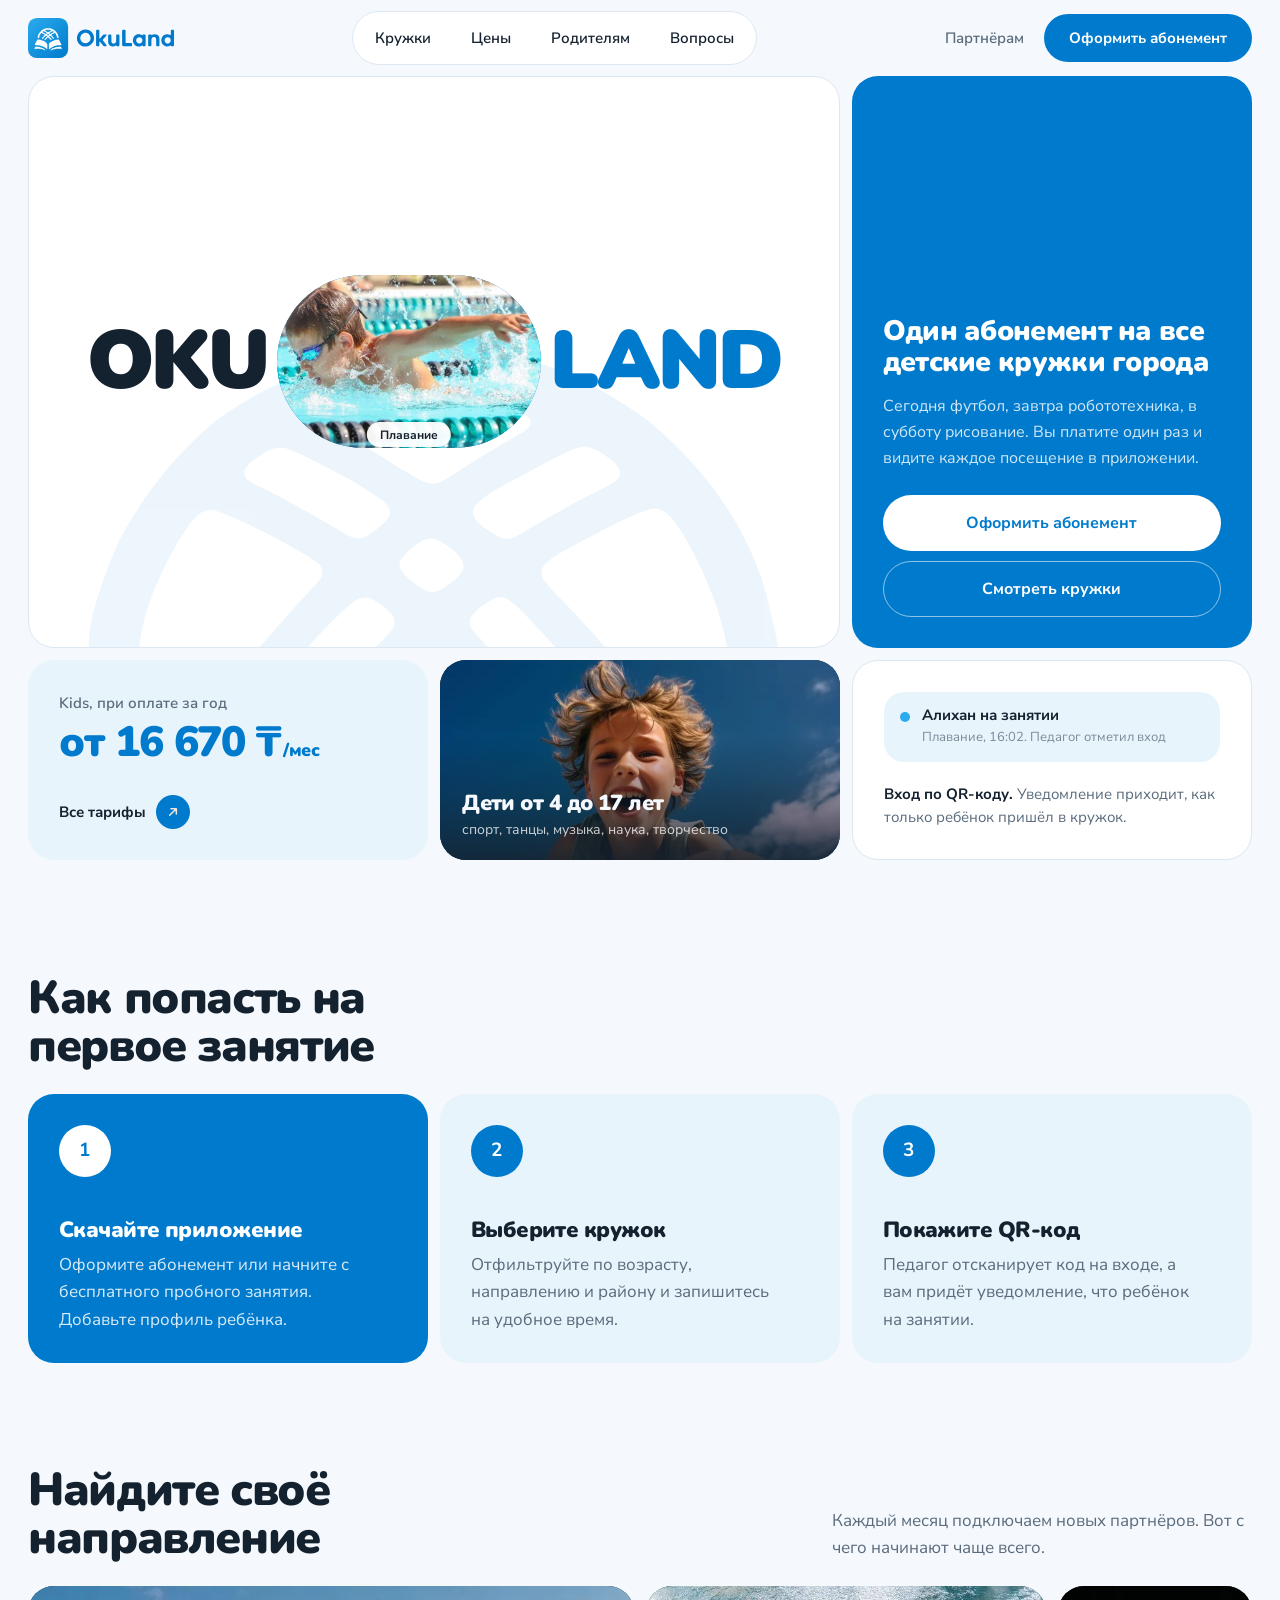
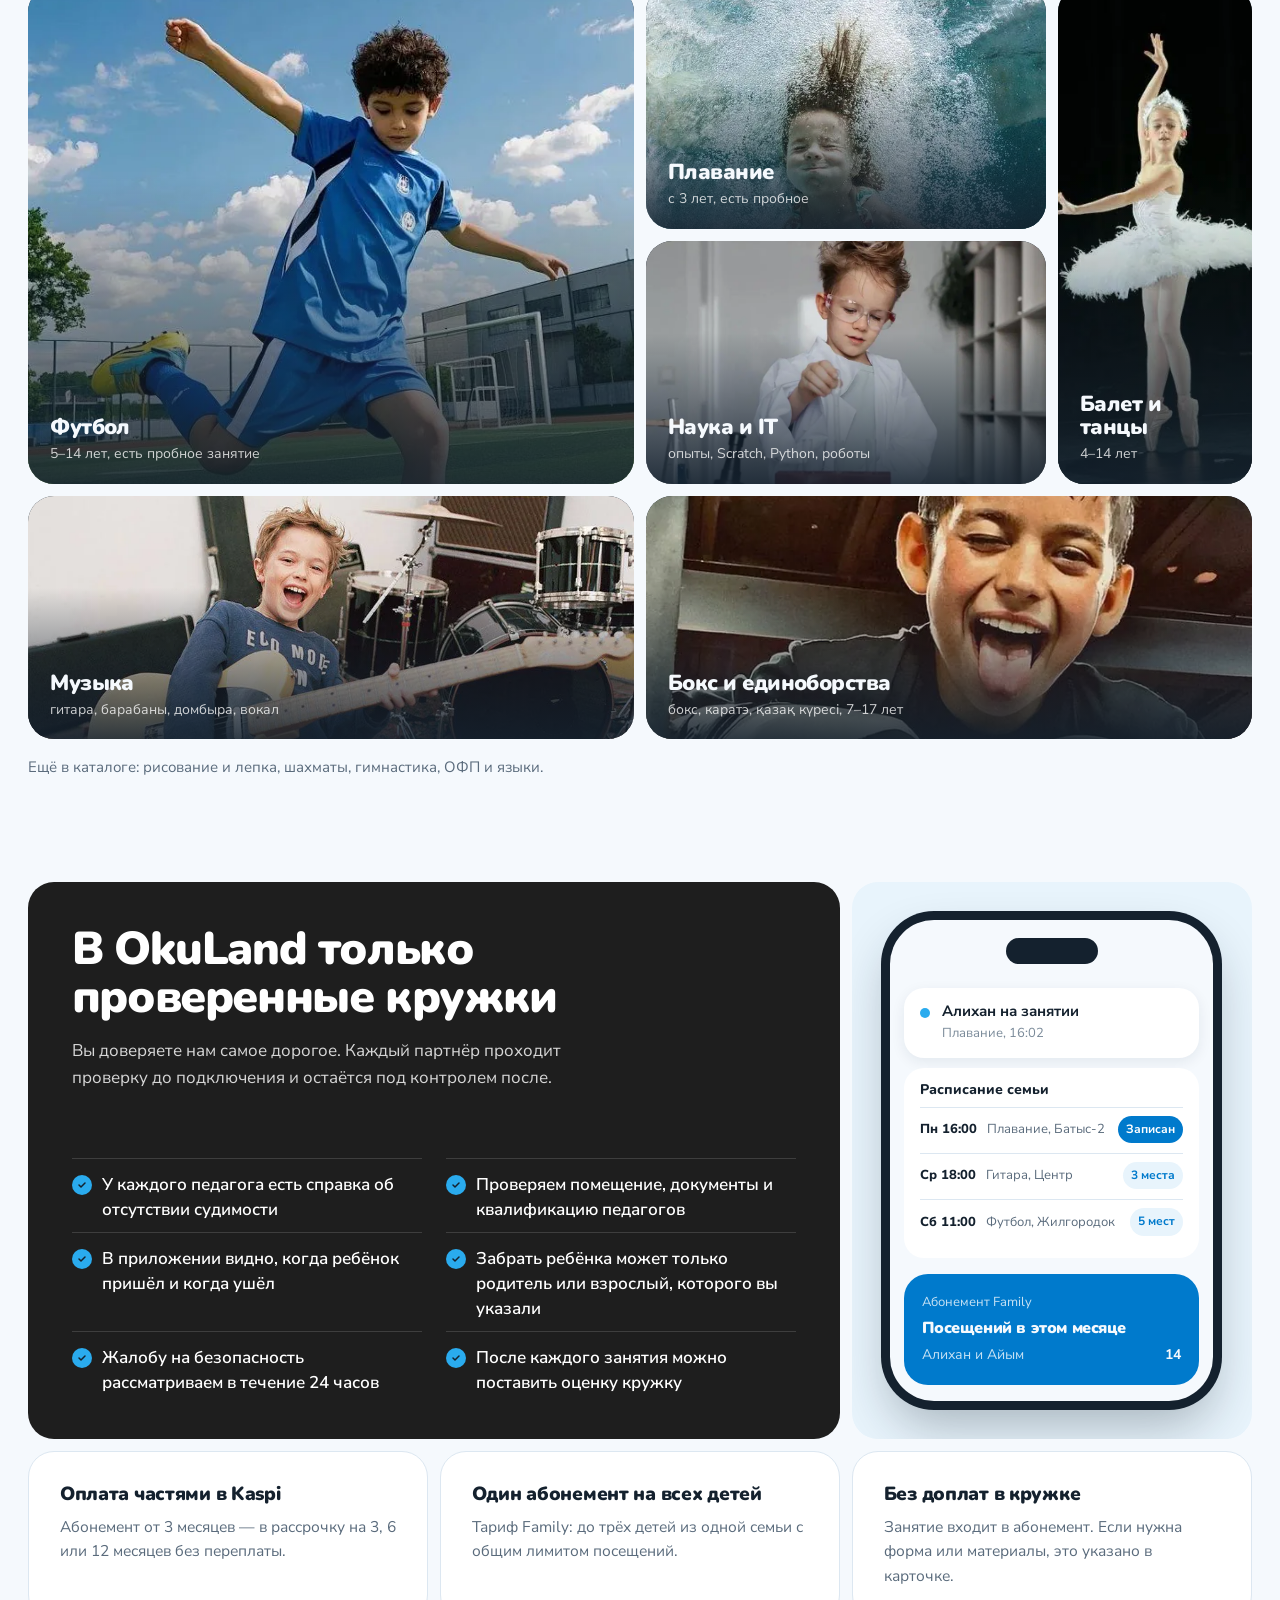
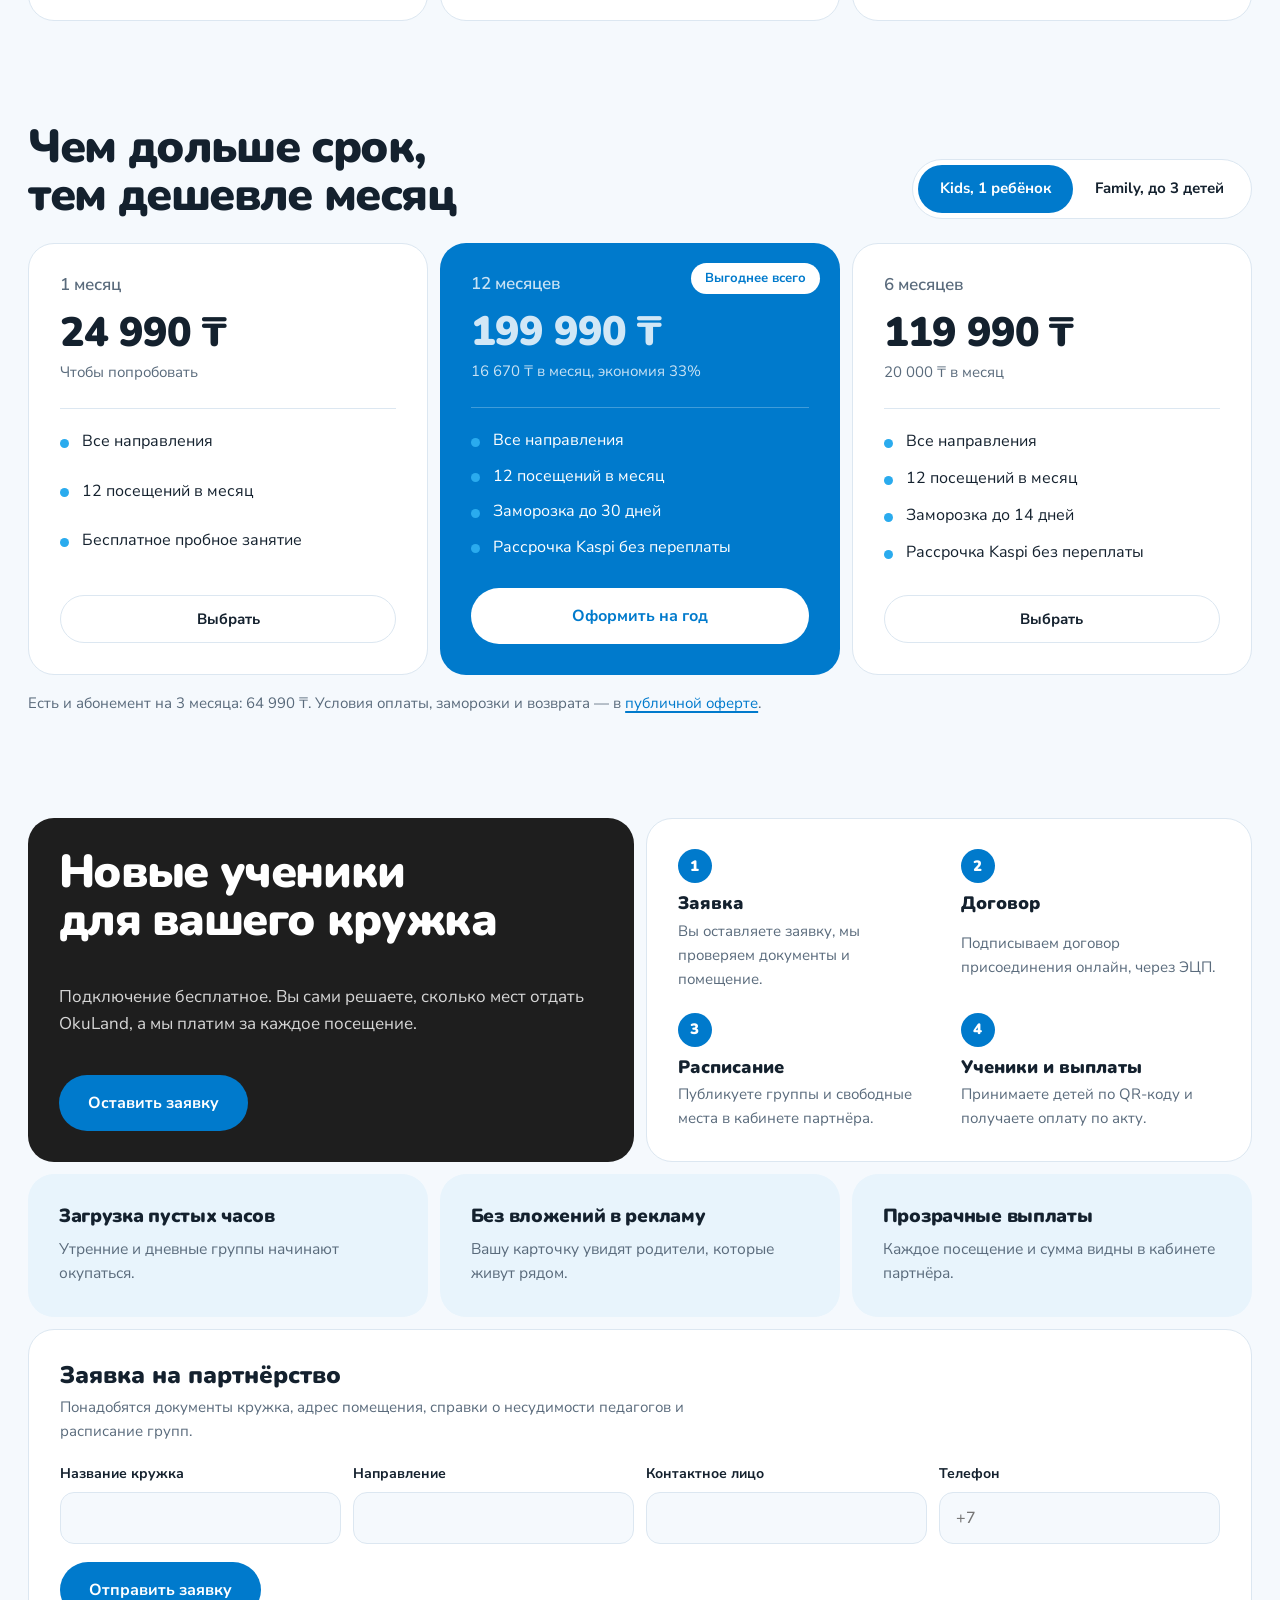
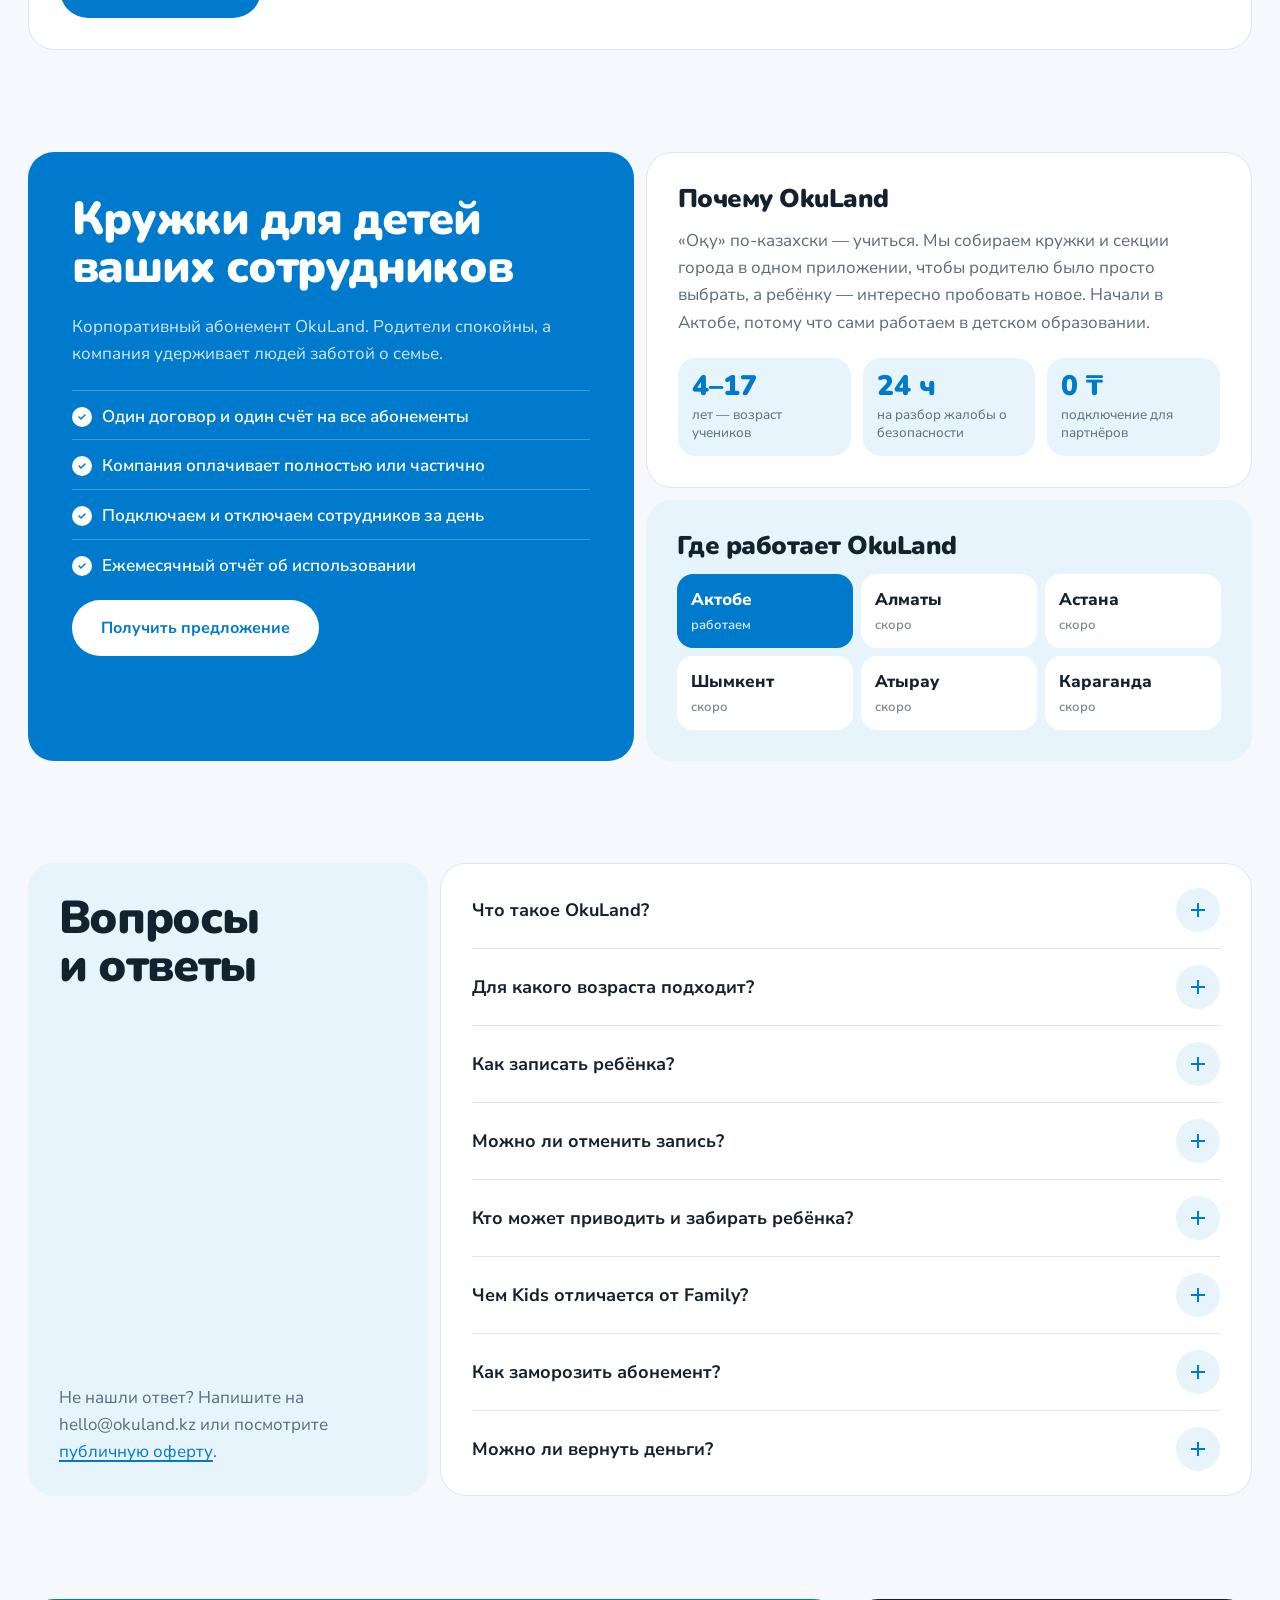
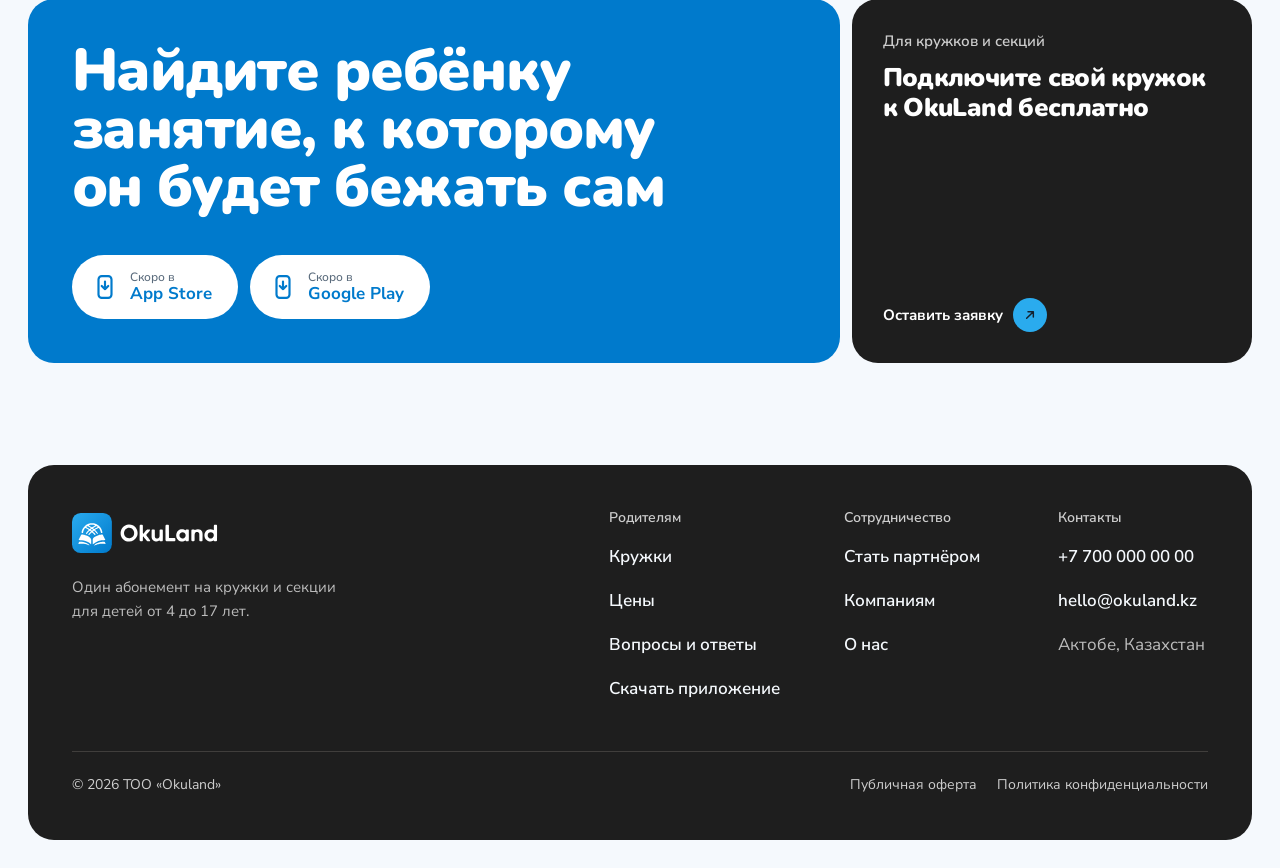
==== commit e7531e40: "Бенто-версия сайта по брендбуку, публичная оферта - Главная в стиле бенто: цвета и шрифты брендбука," ====
--- a/index.html
+++ b/index.html
@@ -2,191 +2,370 @@
 <html lang="ru">
 <head>
 <meta charset="utf-8">
-<meta name="viewport" content="width=device-width, initial-scale=1">
-<title>OkuLand — один абонемент на все детские кружки</title>
-<meta name="description" content="Футбол, плавание, балет, бокс, музыка, наука и программирование для детей 4–17 лет в одном приложении. Оплата через Kaspi.">
-<meta property="og:title" content="OkuLand — один абонемент на все детские кружки">
-<meta property="og:description" content="Футбол, плавание, балет, бокс, музыка, наука и программирование для детей 4–17 лет в одном приложении. Оплата через Kaspi.">
+<meta name="viewport" content="width=device-width, initial-scale=1, viewport-fit=cover">
+<title>OkuLand — один абонемент на детские кружки</title>
+<meta name="description" content="Один абонемент OkuLand на кружки и секции для детей от 4 до 17 лет: спорт, плавание, танцы, музыка, наука и творчество в проверенных студиях Актобе.">
 <meta name="theme-color" content="#007ACC">
-<link rel="icon" href="assets/img/brand/okuland-icon.svg" type="image/svg+xml">
 <link rel="icon" href="assets/img/brand/favicon-32.png" sizes="32x32">
+<link rel="icon" href="assets/img/brand/okuland-symbol-blue.svg" type="image/svg+xml">
 <link rel="apple-touch-icon" href="assets/img/brand/apple-touch-icon.png">
-<link rel="preconnect" href="https://fonts.googleapis.com">
-<link rel="preconnect" href="https://fonts.gstatic.com" crossorigin>
-<link href="https://fonts.googleapis.com/css2?family=Nunito:wght@700;800;900&family=Nunito+Sans:opsz,wght@6..12,400;6..12,600;6..12,700&display=swap" rel="stylesheet">
-<link rel="stylesheet" href="assets/css/style.css">
-<script>document.documentElement.classList.add('js')</script>
+<link rel="preload" href="assets/v3/fonts/nunito-cyrillic-wght-normal.woff2" as="font" type="font/woff2" crossorigin>
+<link rel="stylesheet" href="assets/v3/style.css?v=3">
 </head>
 <body>
-<a class="sr" href="#main">Перейти к содержанию</a>
-<div class="announce">Пробное занятие в любом кружке — бесплатно. <a href="index.html#download">Скачать приложение</a></div>
-<header class="header">
-  <div class="wrap nav">
-    <a class="nav__logo" href="index.html" aria-label="OkuLand — на главную"><img src="assets/img/brand/okuland-logo-horizontal.svg" alt="OkuLand" width="190" height="38"></a>
-    <nav class="nav__menu" id="menu" aria-label="Главное меню">
-      <a href="kruzhki.html">Все кружки</a>
-      <a href="ceny.html">Цены</a>
-      <div class="dd"><button type="button" aria-expanded="false">Сотрудничество</button>
-        <div class="dd__panel dd__panel--mega">
-          <a class="mega" href="partneram.html"><img src="assets/img/photos/ofp.webp" alt=""><span>Партнёрам<small>Подключите свой кружок и получайте новых учеников</small></span></a>
-          <a class="mega" href="kompaniyam.html"><img src="assets/img/photos/music.webp" alt=""><span>Компаниям<small>Кружки для детей ваших сотрудников</small></span></a>
-        </div></div>
-      <div class="dd"><button type="button" aria-expanded="false">Ещё</button>
-        <div class="dd__panel">
-          <a href="faq.html">Вопросы и ответы</a>
-          <a href="o-nas.html">О нас</a>
-        </div></div>
+<a class="skip" href="#main">Перейти к содержанию</a>
+
+<header class="hdr">
+  <div class="hdr__in">
+    <a class="logo" href="#top" aria-label="OkuLand, на главную">
+      <img class="logo__img" src="assets/img/brand/okuland-logo-horizontal.svg" alt="OkuLand" width="148" height="40">
+    </a>
+    <nav class="nav" aria-label="Основное меню">
+      <a href="#kruzhki">Кружки</a>
+      <a href="#ceny">Цены</a>
+      <a href="#roditelyam">Родителям</a>
+      <a href="#faq">Вопросы</a>
     </nav>
-    <a class="btn btn--main btn--sm" href="index.html#download">Скачать</a>
-    <button class="burger" type="button" aria-expanded="false" aria-controls="menu">Меню</button>
-  </div>
+    <div class="hdr__end">
+      <a class="link-quiet" href="#partneram">Партнёрам</a>
+      <a class="btn btn--coral" href="#ceny">Оформить абонемент</a>
+    </div>
+    <button class="burger" type="button" aria-expanded="false" aria-controls="mnav" aria-label="Открыть меню"><span></span><span></span></button>
+  </div>
+  <nav class="mnav" id="mnav" aria-label="Мобильное меню" hidden>
+    <a href="#kruzhki">Кружки</a>
+    <a href="#ceny">Цены</a>
+    <a href="#roditelyam">Родителям</a>
+    <a href="#faq">Вопросы</a>
+    <a href="#partneram">Партнёрам</a>
+    <a href="#kompaniyam">Компаниям</a>
+  </nav>
 </header>
-<main id="main">
-<section class="hero">
-  <div class="wrap hero__grid">
-    <div class="hero__text">
-      <h1><span class="hero__line">Один абонемент</span><span class="hero__line">на все детские</span><span class="hero__line">кружки</span></h1>
-      <p class="lead">Футбол, плавание, балет, бокс, музыка и робототехника в одном приложении. Ребёнок пробует разное, пока не найдёт своё, а вы платите один раз.</p>
-      <div class="row"><a class="btn btn--main" href="#download">Скачать приложение</a><a class="btn btn--ghost" href="kruzhki.html">Смотреть кружки</a></div>
-      <ul class="hero__meta"><li><svg viewBox="0 0 24 24" aria-hidden="true"><path d="M12 21s-7-6.5-7-11a7 7 0 0 1 14 0c0 4.5-7 11-7 11zM12 12.5a2.5 2.5 0 1 0 0-5 2.5 2.5 0 0 0 0 5z"/></svg>Уже работаем в Актобе</li><li><svg viewBox="0 0 24 24" aria-hidden="true"><path d="M12 7a3 3 0 1 0 0-6 3 3 0 0 0 0 6zM7 22l1-8-3-2 3-4h8l3 4-3 2 1 8"/></svg>Для детей от 4 до 17 лет</li><li><svg viewBox="0 0 24 24" aria-hidden="true"><path d="M3 6h18v12H3zM3 10h18M7 15h4"/></svg>Оплата и рассрочка в Kaspi</li></ul>
-    </div>
-    <div class="fan">
-      <img class="fan__dome" src="assets/img/brand/okuland-shanyrak-blue.svg" alt="">
-      <figure class="fan__card" style="margin:0"><img src="assets/img/photos/ballet.webp" alt="Балет" width="400" height="560"><span>Балет</span></figure><figure class="fan__card" style="margin:0"><img src="assets/img/photos/swim-kid.webp" alt="Плавание" width="400" height="560"><span>Плавание</span></figure><figure class="fan__card" style="margin:0"><img src="assets/img/photos/football.webp" alt="Футбол" width="400" height="560"><span>Футбол</span></figure><figure class="fan__card" style="margin:0"><img src="assets/img/photos/music.webp" alt="Музыка" width="400" height="560"><span>Музыка</span></figure><figure class="fan__card" style="margin:0"><img src="assets/img/photos/science.webp" alt="Наука" width="400" height="560"><span>Наука</span></figure>
-    </div>
-  </div>
-</section>
-
-<section class="section section--tight">
-  <div class="wrap">
-    <div class="sec-head"><h2>Всё для занятий ребёнка в одном приложении</h2><p class="lead">Расписание, запись, отметка на входе и оплата. Вам не нужно переписываться с пятью администраторами.</p></div>
-    <div class="bento">
-      <article class="tile tile--a">
-        <h3>Расписание всей семьи</h3><p>Все занятия детей на неделю в одном месте. Запись и отмена в один тап.</p>
-        <div class="ui ui-sched">
-          <div class="ui-row"><img src="assets/img/photos/swimming.webp" alt=""><div><b>Плавание</b><small>Пн, 16:00, Батыс-2</small></div><span class="ui-pill ui-pill--ok">Записан</span></div>
-          <div class="ui-row"><img src="assets/img/photos/music.webp" alt=""><div><b>Гитара</b><small>Ср, 18:00, Центр</small></div><span class="ui-pill">3 места</span></div>
-          <div class="ui-row"><img src="assets/img/photos/football.webp" alt=""><div><b>Футбол</b><small>Сб, 11:00, Жилгородок</small></div><span class="ui-pill">5 мест</span></div>
+
+<main id="main" class="page">
+
+<!-- ============ ПЕРВЫЙ ЭКРАН ============ -->
+<section class="bento bento--hero" id="top" aria-labelledby="h1">
+  <div class="t t--word" aria-hidden="true">
+    <div class="word">
+      <span class="word__half">Oku</span>
+      <span class="pill" id="pill">
+        <span class="pill__line"></span>
+        <img src="assets/img/photos/swimming.webp" alt="" data-name="Плавание" class="is-on">
+        <img src="assets/img/photos/football.webp" alt="" data-name="Футбол" loading="lazy">
+        <img src="assets/img/photos/science.webp" alt="" data-name="Наука" loading="lazy">
+        <img src="assets/img/photos/ballet.webp" alt="" data-name="Балет" loading="lazy">
+        <img src="assets/img/photos/music.webp" alt="" data-name="Музыка" loading="lazy">
+        <img src="assets/img/photos/boxing.webp" alt="" data-name="Бокс" loading="lazy">
+        <img src="assets/img/photos/art.webp" alt="" data-name="Рисование" loading="lazy">
+        <span class="pill__tag" id="pillTag">Плавание</span>
+      </span>
+      <span class="word__half">Land</span>
+    </div>
+  </div>
+
+  <div class="t t--blue t--intro">
+    <h1 id="h1">Один абонемент на все детские кружки города</h1>
+    <p>Сегодня футбол, завтра робототехника, в субботу рисование. Вы платите один раз и видите каждое посещение в приложении.</p>
+    <div class="t__cta">
+      <a class="btn btn--white btn--lg" href="#ceny">Оформить абонемент</a>
+      <a class="btn btn--ghost-light btn--lg" href="#kruzhki">Смотреть кружки</a>
+    </div>
+  </div>
+
+  <a class="t t--tint t--price t--link" href="#ceny">
+    <small>Kids, при оплате за год</small>
+    <b class="big">от 16 670 ₸<span>/мес</span></b>
+    <span class="t__more">Все тарифы</span>
+  </a>
+
+  <a class="t t--photo t--link" href="#kruzhki">
+    <img src="assets/img/photos/basketball.webp" alt="Мальчик в прыжке на тренировке" loading="lazy">
+    <span class="t__over"><b>Дети от 4 до 17 лет</b><small>спорт, танцы, музыка, наука, творчество</small></span>
+  </a>
+
+  <div class="t t--white t--qr">
+    <div class="note">
+      <span class="note__dot"></span>
+      <div><b>Алихан на занятии</b><small>Плавание, 16:02. Педагог отметил вход</small></div>
+    </div>
+    <p class="t__cap"><b>Вход по QR-коду.</b> Уведомление приходит, как только ребёнок пришёл в кружок.</p>
+  </div>
+</section>
+
+<!-- ============ ТРИ ШАГА ============ -->
+<section class="block" aria-labelledby="h-steps">
+  <h2 class="h2" id="h-steps">Как попасть на первое занятие</h2>
+  <ol class="bento bento--3">
+    <li class="t t--blue step">
+      <span class="step__n">1</span>
+      <h3>Скачайте приложение</h3>
+      <p>Оформите абонемент или начните с бесплатного пробного занятия. Добавьте профиль ребёнка.</p>
+    </li>
+    <li class="t t--tint step">
+      <span class="step__n">2</span>
+      <h3>Выберите кружок</h3>
+      <p>Отфильтруйте по возрасту, направлению и району и запишитесь на удобное время.</p>
+    </li>
+    <li class="t t--tint step">
+      <span class="step__n">3</span>
+      <h3>Покажите QR-код</h3>
+      <p>Педагог отсканирует код на входе, а вам придёт уведомление, что ребёнок на занятии.</p>
+    </li>
+  </ol>
+</section>
+
+<!-- ============ НАПРАВЛЕНИЯ ============ -->
+<section class="block" id="kruzhki" aria-labelledby="h-dirs">
+  <div class="block__head">
+    <h2 class="h2" id="h-dirs">Найдите своё направление</h2>
+    <p class="block__sub">Каждый месяц подключаем новых партнёров. Вот с чего начинают чаще всего.</p>
+  </div>
+  <div class="bento bento--dirs">
+    <a class="t t--photo t--link d-sport" href="#app">
+      <img src="assets/img/photos/football.webp" alt="Мальчик бьёт по мячу на футбольном поле" loading="lazy">
+      <span class="t__over"><b>Футбол</b><small>5–14 лет, есть пробное занятие</small></span>
+    </a>
+    <a class="t t--photo t--link" href="#app">
+      <img src="assets/img/photos/swim-kid.webp" alt="Девочка ныряет в бассейне" loading="lazy">
+      <span class="t__over"><b>Плавание</b><small>с 3 лет, есть пробное</small></span>
+    </a>
+    <a class="t t--photo t--link" href="#app">
+      <img src="assets/img/photos/science.webp" alt="Мальчик проводит опыт с пробирками" loading="lazy">
+      <span class="t__over"><b>Наука и IT</b><small>опыты, Scratch, Python, роботы</small></span>
+    </a>
+    <a class="t t--photo t--link d-dance" href="#app">
+      <img src="assets/img/photos/ballet.webp" alt="Девочка в балетной пачке" loading="lazy">
+      <span class="t__over"><b>Балет и танцы</b><small>4–14 лет</small></span>
+    </a>
+    <a class="t t--photo t--link d-music" href="#app">
+      <img src="assets/img/photos/music.webp" alt="Мальчик с гитарой" loading="lazy">
+      <span class="t__over"><b>Музыка</b><small>гитара, барабаны, домбыра, вокал</small></span>
+    </a>
+    <a class="t t--photo t--link d-art" href="#app">
+      <img src="assets/img/photos/boxing.webp" alt="Мальчик в боксёрских перчатках" loading="lazy">
+      <span class="t__over"><b>Бокс и единоборства</b><small>бокс, каратэ, қазақ күресі, 7–17 лет</small></span>
+    </a>
+  </div>
+  <p class="note-line">Ещё в каталоге: рисование и лепка, шахматы, гимнастика, ОФП и языки.</p>
+</section>
+
+<!-- ============ РОДИТЕЛЯМ ============ -->
+<section class="block" id="roditelyam" aria-labelledby="h-par">
+  <div class="bento bento--parents">
+    <div class="t t--dark par">
+      <div>
+        <h2 class="h2" id="h-par">В OkuLand только проверенные кружки</h2>
+        <p class="par__lead">Вы доверяете нам самое дорогое. Каждый партнёр проходит проверку до подключения и остаётся под контролем после.</p>
+      </div>
+      <ul class="safe">
+        <li>У каждого педагога есть справка об отсутствии судимости</li>
+        <li>Проверяем помещение, документы и квалификацию педагогов</li>
+        <li>В приложении видно, когда ребёнок пришёл и когда ушёл</li>
+        <li>Забрать ребёнка может только родитель или взрослый, которого вы указали</li>
+        <li>Жалобу на безопасность рассматриваем в течение 24 часов</li>
+        <li>После каждого занятия можно поставить оценку кружку</li>
+      </ul>
+    </div>
+    <div class="t t--tint phone-t">
+      <div class="phone" role="img" aria-label="Пример экрана приложения OkuLand: расписание и уведомления">
+        <div class="note"><span class="note__dot"></span><div><b>Алихан на занятии</b><small>Плавание, 16:02</small></div></div>
+        <div class="sched">
+          <p class="sched__h">Расписание семьи</p>
+          <div class="sched__row"><b>Пн 16:00</b><span>Плавание, Батыс-2</span><i>Записан</i></div>
+          <div class="sched__row"><b>Ср 18:00</b><span>Гитара, Центр</span><i class="is-free">3 места</i></div>
+          <div class="sched__row"><b>Сб 11:00</b><span>Футбол, Жилгородок</span><i class="is-free">5 мест</i></div>
         </div>
-      </article>
-      <article class="tile tile--b">
-        <h3>Вы знаете, что ребёнок на месте</h3>
-        <div class="ui ui-notify"><img src="assets/img/brand/okuland-icon.svg" alt=""><div><b>Алихан на занятии</b><small>Плавание, 16:02. Педагог отметил вход</small></div></div>
-      </article>
-      <article class="tile tile--c">
-        <h3>Вход по QR-коду</h3><p>Показали код на входе, и посещение засчитано.</p>
-        <div class="ui-qr"><svg version="1.1" viewBox="0 0 33 33" xmlns="http://www.w3.org/2000/svg"><path fill="#14212E" d="M0,0H1V1H0zM1,0H2V1H1zM2,0H3V1H2zM3,0H4V1H3zM4,0H5V1H4zM5,0H6V1H5zM6,0H7V1H6zM8,0H9V1H8zM9,0H10V1H9zM10,0H11V1H10zM12,0H13V1H12zM16,0H17V1H16zM18,0H19V1H18zM19,0H20V1H19zM20,0H21V1H20zM21,0H22V1H21zM23,0H24V1H23zM26,0H27V1H26zM27,0H28V1H27zM28,0H29V1H28zM29,0H30V1H29zM30,0H31V1H30zM31,0H32V1H31zM32,0H33V1H32zM0,1H1V2H0zM6,1H7V2H6zM8,1H9V2H8zM10,1H11V2H10zM11,1H12V2H11zM14,1H15V2H14zM16,1H17V2H16zM17,1H18V2H17zM20,1H21V2H20zM23,1H24V2H23zM24,1H25V2H24zM26,1H27V2H26zM32,1H33V2H32zM0,2H1V3H0zM2,2H3V3H2zM3,2H4V3H3zM4,2H5V3H4zM6,2H7V3H6zM9,2H10V3H9zM10,2H11V3H10zM11,2H12V3H11zM13,2H14V3H13zM14,2H15V3H14zM16,2H17V3H16zM18,2H19V3H18zM20,2H21V3H20zM24,2H25V3H24zM26,2H27V3H26zM28,2H29V3H28zM29,2H30V3H29zM30,2H31V3H30zM32,2H33V3H32zM0,3H1V4H0zM2,3H3V4H2zM3,3H4V4H3zM4,3H5V4H4zM6,3H7V4H6zM8,3H9V4H8zM9,3H10V4H9zM10,3H11V4H10zM11,3H12V4H11zM12,3H13V4H12zM18,3H19V4H18zM19,3H20V4H19zM21,3H22V4H21zM24,3H25V4H24zM26,3H27V4H26zM28,3H29V4H28zM29,3H30V4H29zM30,3H31V4H30zM32,3H33V4H32zM0,4H1V5H0zM2,4H3V5H2zM3,4H4V5H3zM4,4H5V5H4zM6,4H7V5H6zM9,4H10V5H9zM11,4H12V5H11zM12,4H13V5H12zM13,4H14V5H13zM16,4H17V5H16zM17,4H18V5H17zM18,4H19V5H18zM21,4H22V5H21zM22,4H23V5H22zM23,4H24V5H23zM24,4H25V5H24zM26,4H27V5H26zM28,4H29V5H28zM29,4H30V5H29zM30,4H31V5H30zM32,4H33V5H32zM0,5H1V6H0zM6,5H7V6H6zM14,5H15V6H14zM15,5H16V6H15zM16,5H17V6H16zM17,5H18V6H17zM18,5H19V6H18zM23,5H24V6H23zM26,5H27V6H26zM32,5H33V6H32zM0,6H1V7H0zM1,6H2V7H1zM2,6H3V7H2zM3,6H4V7H3zM4,6H5V7H4zM5,6H6V7H5zM6,6H7V7H6zM8,6H9V7H8zM10,6H11V7H10zM12,6H13V7H12zM14,6H15V7H14zM16,6H17V7H16zM18,6H19V7H18zM20,6H21V7H20zM22,6H23V7H22zM24,6H25V7H24zM26,6H27V7H26zM27,6H28V7H27zM28,6H29V7H28zM29,6H30V7H29zM30,6H31V7H30zM31,6H32V7H31zM32,6H33V7H32zM8,7H9V8H8zM9,7H10V8H9zM10,7H11V8H10zM15,7H16V8H15zM16,7H17V8H16zM17,7H18V8H17zM18,7H19V8H18zM19,7H20V8H19zM24,7H25V8H24zM0,8H1V9H0zM2,8H3V9H2zM3,8H4V9H3zM5,8H6V9H5zM6,8H7V9H6zM7,8H8V9H7zM10,8H11V9H10zM15,8H16V9H15zM16,8H17V9H16zM17,8H18V9H17zM18,8H19V9H18zM21,8H22V9H21zM23,8H24V9H23zM24,8H25V9H24zM26,8H27V9H26zM29,8H30V9H29zM31,8H32V9H31zM32,8H33V9H32zM3,9H4V10H3zM4,9H5V10H4zM5,9H6V10H5zM7,9H8V10H7zM8,9H9V10H8zM9,9H10V10H9zM12,9H13V10H12zM13,9H14V10H13zM16,9H17V10H16zM17,9H18V10H17zM18,9H19V10H18zM19,9H20V10H19zM22,9H23V10H22zM23,9H24V10H23zM26,9H27V10H26zM27,9H28V10H27zM29,9H30V10H29zM30,9H31V10H30zM31,9H32V10H31zM32,9H33V10H32zM3,10H4V11H3zM4,10H5V11H4zM6,10H7V11H6zM8,10H9V11H8zM10,10H11V11H10zM11,10H12V11H11zM13,10H14V11H13zM18,10H19V11H18zM21,10H22V11H21zM22,10H23V11H22zM23,10H24V11H23zM24,10H25V11H24zM26,10H27V11H26zM27,10H28V11H27zM28,10H29V11H28zM29,10H30V11H29zM31,10H32V11H31zM32,10H33V11H32zM0,11H1V12H0zM4,11H5V12H4zM8,11H9V12H8zM9,11H10V12H9zM10,11H11V12H10zM15,11H16V12H15zM17,11H18V12H17zM21,11H22V12H21zM22,11H23V12H22zM23,11H24V12H23zM26,11H27V12H26zM27,11H28V12H27zM29,11H30V12H29zM32,11H33V12H32zM1,12H2V13H1zM2,12H3V13H2zM3,12H4V13H3zM4,12H5V13H4zM6,12H7V13H6zM8,12H9V13H8zM9,12H10V13H9zM11,12H12V13H11zM14,12H15V13H14zM16,12H17V13H16zM20,12H21V13H20zM21,12H22V13H21zM22,12H23V13H22zM24,12H25V13H24zM25,12H26V13H25zM28,12H29V13H28zM29,12H30V13H29zM32,12H33V13H32zM2,13H3V14H2zM3,13H4V14H3zM5,13H6V14H5zM8,13H9V14H8zM10,13H11V14H10zM11,13H12V14H11zM14,13H15V14H14zM20,13H21V14H20zM23,13H24V14H23zM27,13H28V14H27zM31,13H32V14H31zM1,14H2V15H1zM2,14H3V15H2zM6,14H7V15H6zM10,14H11V15H10zM12,14H13V15H12zM13,14H14V15H13zM14,14H15V15H14zM19,14H20V15H19zM20,14H21V15H20zM24,14H25V15H24zM26,14H27V15H26zM28,14H29V15H28zM29,14H30V15H29zM0,15H1V16H0zM3,15H4V16H3zM11,15H12V16H11zM12,15H13V16H12zM14,15H15V16H14zM15,15H16V16H15zM21,15H22V16H21zM23,15H24V16H23zM25,15H26V16H25zM26,15H27V16H26zM29,15H30V16H29zM30,15H31V16H30zM0,16H1V17H0zM1,16H2V17H1zM6,16H7V17H6zM7,16H8V17H7zM11,16H12V17H11zM18,16H19V17H18zM21,16H22V17H21zM22,16H23V17H22zM24,16H25V17H24zM25,16H26V17H25zM26,16H27V17H26zM28,16H29V17H28zM29,16H30V17H29zM30,16H31V17H30zM0,17H1V18H0zM1,17H2V18H1zM3,17H4V18H3zM7,17H8V18H7zM8,17H9V18H8zM9,17H10V18H9zM13,17H14V18H13zM15,17H16V18H15zM16,17H17V18H16zM18,17H19V18H18zM20,17H21V18H20zM22,17H23V18H22zM23,17H24V18H23zM24,17H25V18H24zM25,17H26V18H25zM26,17H27V18H26zM28,17H29V18H28zM29,17H30V18H29zM31,17H32V18H31zM32,17H33V18H32zM0,18H1V19H0zM4,18H5V19H4zM6,18H7V19H6zM8,18H9V19H8zM10,18H11V19H10zM11,18H12V19H11zM13,18H14V19H13zM15,18H16V19H15zM18,18H19V19H18zM20,18H21V19H20zM21,18H22V19H21zM24,18H25V19H24zM26,18H27V19H26zM27,18H28V19H27zM28,18H29V19H28zM30,18H31V19H30zM31,18H32V19H31zM2,19H3V20H2zM3,19H4V20H3zM7,19H8V20H7zM11,19H12V20H11zM13,19H14V20H13zM14,19H15V20H14zM15,19H16V20H15zM17,19H18V20H17zM18,19H19V20H18zM22,19H23V20H22zM25,19H26V20H25zM26,19H27V20H26zM28,19H29V20H28zM31,19H32V20H31zM0,20H1V21H0zM2,20H3V21H2zM5,20H6V21H5zM6,20H7V21H6zM7,20H8V21H7zM9,20H10V21H9zM10,20H11V21H10zM12,20H13V21H12zM13,20H14V21H13zM14,20H15V21H14zM16,20H17V21H16zM19,20H20V21H19zM22,20H23V21H22zM29,20H30V21H29zM30,20H31V21H30zM32,20H33V21H32zM0,21H1V22H0zM1,21H2V22H1zM4,21H5V22H4zM5,21H6V22H5zM7,21H8V22H7zM9,21H10V22H9zM10,21H11V22H10zM12,21H13V22H12zM15,21H16V22H15zM16,21H17V22H16zM20,21H21V22H20zM21,21H22V22H21zM22,21H23V22H22zM23,21H24V22H23zM24,21H25V22H24zM25,21H26V22H25zM26,21H27V22H26zM29,21H30V22H29zM32,21H33V22H32zM2,22H3V23H2zM5,22H6V23H5zM6,22H7V23H6zM11,22H12V23H11zM12,22H13V23H12zM13,22H14V23H13zM15,22H16V23H15zM17,22H18V23H17zM18,22H19V23H18zM19,22H20V23H19zM20,22H21V23H20zM23,22H24V23H23zM24,22H25V23H24zM25,22H26V23H25zM28,22H29V23H28zM29,22H30V23H29zM31,22H32V23H31zM32,22H33V23H32zM1,23H2V24H1zM2,23H3V24H2zM3,23H4V24H3zM7,23H8V24H7zM10,23H11V24H10zM12,23H13V24H12zM14,23H15V24H14zM15,23H16V24H15zM20,23H21V24H20zM24,23H25V24H24zM27,23H28V24H27zM29,23H30V24H29zM32,23H33V24H32zM0,24H1V25H0zM4,24H5V25H4zM5,24H6V25H5zM6,24H7V25H6zM7,24H8V25H7zM8,24H9V25H8zM9,24H10V25H9zM12,24H13V25H12zM14,24H15V25H14zM17,24H18V25H17zM19,24H20V25H19zM20,24H21V25H20zM22,24H23V25H22zM24,24H25V25H24zM25,24H26V25H25zM26,24H27V25H26zM27,24H28V25H27zM28,24H29V25H28zM32,24H33V25H32zM8,25H9V26H8zM9,25H10V26H9zM10,25H11V26H10zM11,25H12V26H11zM15,25H16V26H15zM16,25H17V26H16zM19,25H20V26H19zM21,25H22V26H21zM24,25H25V26H24zM28,25H29V26H28zM29,25H30V26H29zM0,26H1V27H0zM1,26H2V27H1zM2,26H3V27H2zM3,26H4V27H3zM4,26H5V27H4zM5,26H6V27H5zM6,26H7V27H6zM8,26H9V27H8zM9,26H10V27H9zM10,26H11V27H10zM11,26H12V27H11zM17,26H18V27H17zM18,26H19V27H18zM19,26H20V27H19zM20,26H21V27H20zM21,26H22V27H21zM23,26H24V27H23zM24,26H25V27H24zM26,26H27V27H26zM28,26H29V27H28zM0,27H1V28H0zM6,27H7V28H6zM8,27H9V28H8zM12,27H13V28H12zM13,27H14V28H13zM15,27H16V28H15zM16,27H17V28H16zM17,27H18V28H17zM18,27H19V28H18zM23,27H24V28H23zM24,27H25V28H24zM28,27H29V28H28zM29,27H30V28H29zM30,27H31V28H30zM31,27H32V28H31zM32,27H33V28H32zM0,28H1V29H0zM2,28H3V29H2zM3,28H4V29H3zM4,28H5V29H4zM6,28H7V29H6zM9,28H10V29H9zM11,28H12V29H11zM13,28H14V29H13zM14,28H15V29H14zM16,28H17V29H16zM17,28H18V29H17zM18,28H19V29H18zM19,28H20V29H19zM22,28H23V29H22zM23,28H24V29H23zM24,28H25V29H24zM25,28H26V29H25zM26,28H27V29H26zM27,28H28V29H27zM28,28H29V29H28zM30,28H31V29H30zM31,28H32V29H31zM0,29H1V30H0zM2,29H3V30H2zM3,29H4V30H3zM4,29H5V30H4zM6,29H7V30H6zM8,29H9V30H8zM9,29H10V30H9zM12,29H13V30H12zM13,29H14V30H13zM16,29H17V30H16zM17,29H18V30H17zM19,29H20V30H19zM21,29H22V30H21zM22,29H23V30H22zM23,29H24V30H23zM27,29H28V30H27zM31,29H32V30H31zM32,29H33V30H32zM0,30H1V31H0zM2,30H3V31H2zM3,30H4V31H3zM4,30H5V31H4zM6,30H7V31H6zM8,30H9V31H8zM9,30H10V31H9zM13,30H14V31H13zM14,30H15V31H14zM15,30H16V31H15zM16,30H17V31H16zM18,30H19V31H18zM20,30H21V31H20zM22,30H23V31H22zM24,30H25V31H24zM26,30H27V31H26zM27,30H28V31H27zM29,30H30V31H29zM30,30H31V31H30zM0,31H1V32H0zM6,31H7V32H6zM10,31H11V32H10zM12,31H13V32H12zM13,31H14V32H13zM17,31H18V32H17zM20,31H21V32H20zM23,31H24V32H23zM24,31H25V32H24zM25,31H26V32H25zM26,31H27V32H26zM27,31H28V32H27zM28,31H29V32H28zM32,31H33V32H32zM0,32H1V33H0zM1,32H2V33H1zM2,32H3V33H2zM3,32H4V33H3zM4,32H5V33H4zM5,32H6V33H5zM6,32H7V33H6zM8,32H9V33H8zM9,32H10V33H9zM10,32H11V33H10zM12,32H13V33H12zM13,32H14V33H13zM14,32H15V33H14zM17,32H18V33H17zM18,32H19V33H18zM19,32H20V33H19zM21,32H22V33H21zM23,32H24V33H23zM25,32H26V33H25zM28,32H29V33H28zM30,32H31V33H30z" id="qr-path" fill="#000000" fill-opacity="1" fill-rule="nonzero" stroke="none"/></svg></div>
-      </article>
-      <article class="tile tile--d"><h3>Посещений</h3><div class="ui-count">12</div><p>в месяц на Kids</p></article>
-      <article class="tile tile--e">
-        <h3>Оплата частями в Kaspi</h3><p>Абонемент от 3 месяцев без переплаты.</p>
-        <div class="ui ui-kaspi"><span style="background:none;color:var(--ink);padding:0;font:800 15px var(--display)">64 990 ₸ на 3 месяца</span><span>Kaspi Red</span></div>
-      </article>
-      <article class="tile tile--f">
-        <h3>Один абонемент на всех детей</h3><p>Тариф Family: до трёх детей с общим лимитом посещений.</p>
-        <div class="ui ui-kids"><img src="assets/img/photos/swim-kid.webp" alt=""><img src="assets/img/photos/basketball.webp" alt=""><img src="assets/img/photos/art.webp" alt=""></div>
-      </article>
-    </div>
-  </div>
-</section>
-
-<section class="section">
-  <div class="wrap">
-    <div class="sec-head"><h2>Найдите своё направление</h2><p class="lead">Каждый месяц подключаем новых партнёров. Вот с чего начинают чаще всего.</p></div>
-    <div class="chapters">
-      <div class="chapters__list"><div class="chapter"><h3>Футбол</h3><p>Команда, тренер и игра каждую неделю. С 5 лет, площадки в Жилгородке и на Батыс-2.</p><div class="tags"><span class="tag">5–14 лет</span><span class="tag">Есть пробное</span></div>
-  <a class="link" href="kruzhki.html?cat=football" style="font-weight:700">Смотреть кружки</a><div class="chapter__img"><img src="assets/img/photos/football.webp" alt="Футбол для детей" loading="lazy"></div></div><div class="chapter"><h3>Плавание</h3><p>Бассейны с инструкторами для малышей и тех, кто готовится к соревнованиям.</p><div class="tags"><span class="tag">с 3 лет</span><span class="tag">Есть пробное</span></div>
-  <a class="link" href="kruzhki.html?cat=swim" style="font-weight:700">Смотреть кружки</a><div class="chapter__img"><img src="assets/img/photos/swimming.webp" alt="Плавание для детей" loading="lazy"></div></div><div class="chapter"><h3>Балет и танцы</h3><p>Хореография, растяжка и выступления на сцене. Народные танцы и хип-хоп тоже здесь.</p><div class="tags"><span class="tag">4–14 лет</span></div>
-  <a class="link" href="kruzhki.html?cat=dance" style="font-weight:700">Смотреть кружки</a><div class="chapter__img"><img src="assets/img/photos/ballet.webp" alt="Балет и танцы для детей" loading="lazy"></div></div><div class="chapter"><h3>Бокс и единоборства</h3><p>Дисциплина и уверенность. Бокс, каратэ и қазақ күресі с опытными тренерами.</p><div class="tags"><span class="tag">7–17 лет</span><span class="tag">Есть пробное</span></div>
-  <a class="link" href="kruzhki.html?cat=fight" style="font-weight:700">Смотреть кружки</a><div class="chapter__img"><img src="assets/img/photos/boxing.webp" alt="Бокс и единоборства для детей" loading="lazy"></div></div><div class="chapter"><h3>Музыка</h3><p>Гитара, барабаны, домбыра и вокал. Своя группа к концу года.</p><div class="tags"><span class="tag">6–17 лет</span></div>
-  <a class="link" href="kruzhki.html?cat=music" style="font-weight:700">Смотреть кружки</a><div class="chapter__img"><img src="assets/img/photos/music.webp" alt="Музыка для детей" loading="lazy"></div></div><div class="chapter"><h3>Наука и опыты</h3><p>Химия, физика и микроскоп. Ребёнок сам ставит эксперименты под присмотром педагога.</p><div class="tags"><span class="tag">6–13 лет</span><span class="tag">Есть пробное</span></div>
-  <a class="link" href="kruzhki.html?cat=science" style="font-weight:700">Смотреть кружки</a><div class="chapter__img"><img src="assets/img/photos/science.webp" alt="Наука и опыты для детей" loading="lazy"></div></div></div>
-      <div class="chapters__stage" aria-hidden="true"><img src="assets/img/photos/football.webp" alt="" loading="lazy"><img src="assets/img/photos/swimming.webp" alt="" loading="lazy"><img src="assets/img/photos/ballet.webp" alt="" loading="lazy"><img src="assets/img/photos/boxing.webp" alt="" loading="lazy"><img src="assets/img/photos/music.webp" alt="" loading="lazy"><img src="assets/img/photos/science.webp" alt="" loading="lazy"><span class="chapters__label">Футбол</span></div>
-    </div>
-  </div>
-</section>
-
-<section class="section section--tight">
-  <div class="wrap">
-    <div class="sec-head"><h2>Не только спорт</h2><p class="lead">Для тех, кому интереснее краски, сцена и код.</p></div>
-    <div class="duo">
-      <a class="duo__item m-zoom" href="kruzhki.html?cat=art"><img src="assets/img/photos/art.webp" alt="Счастливый ребёнок в красках" loading="lazy" style="object-position:50% 30%"><div class="duo__txt"><h3 style="font-size:28px">Рисование и творчество</h3><p>Живопись, лепка и арт-студии, где можно пачкаться и пробовать.</p></div></a>
-      <a class="duo__item m-zoom" href="kruzhki.html?cat=code" style="background:var(--grad)"><img src="assets/img/brand/okuland-shanyrak-white.svg" alt="" loading="lazy" style="inset:auto -8% -2% -8%;width:116%;height:auto;opacity:.35"><div class="duo__txt"><h3 style="font-size:28px">Программирование и шахматы</h3><p>Scratch, Python, робототехника и шахматный клуб для тех, кто любит думать.</p></div></a>
-    </div>
-  </div>
-</section>
-
-<section class="section safety">
-  <img class="safety__shan" src="assets/img/brand/okuland-shanyrak-white.svg" alt="">
-  <div class="wrap safety__grid">
-    <div class="sec-head" style="margin:0"><h2>В OkuLand только проверенные кружки</h2><p class="lead">Вы доверяете нам самое дорогое. Каждый партнёр проходит проверку до подключения и остаётся под контролем после.</p></div>
-    <ul class="checks">
-      <li>У каждого педагога есть справка об отсутствии судимости</li>
-      <li>Проверяем помещение, документы и квалификацию педагогов</li>
-      <li>В приложении видно, когда ребёнок пришёл на занятие и когда ушёл</li>
-      <li>Забрать ребёнка может только родитель или взрослый, которого вы указали</li>
-      <li>Жалобу на безопасность рассматриваем в течение 24 часов</li>
-      <li>После каждого занятия можно поставить оценку кружку</li>
-    </ul>
-  </div>
-</section>
-
-<section class="section">
-  <div class="wrap">
-    <div class="sec-head"><h2>Как попасть на первое занятие</h2></div>
-    <div class="steps">
-      <div class="step"><h3>Скачайте приложение</h3><p>Оформите абонемент или начните с бесплатного пробного занятия. Добавьте профиль ребёнка.</p></div>
-      <div class="step"><h3>Выберите кружок</h3><p>Отфильтруйте по возрасту, направлению и району и запишитесь на удобное время.</p></div>
-      <div class="step"><h3>Покажите QR-код</h3><p>Педагог отсканирует код на входе, а вам придёт уведомление, что ребёнок на занятии.</p></div>
-    </div>
-  </div>
-</section>
-
-<section class="section section--tight" id="ceny">
-  <div class="wrap">
-    <div class="sec-head"><h2>Выберите абонемент</h2><p class="lead">Чем дольше срок, тем дешевле месяц.</p></div>
-    <div data-pricing>
-  <div class="seg" role="group" aria-label="Тариф"><button type="button" data-plan="kids" aria-pressed="true">Kids, 1 ребёнок</button><button type="button" data-plan="family" aria-pressed="false">Family, до 3 детей</button></div>
-  <div class="plans"></div>
+        <div class="sub">
+          <small>Абонемент Family</small>
+          <b>Посещений в этом месяце</b>
+                    <span class="sub__row"><span>Алихан и Айым</span><b>14</b></span>
+        </div>
+      </div>
+    </div>
+    <div class="t t--white mini">
+      <b>Оплата частями в Kaspi</b>
+      <p>Абонемент от 3 месяцев — в рассрочку на 3, 6 или 12 месяцев без переплаты.</p>
+    </div>
+    <div class="t t--white mini">
+      <b>Один абонемент на всех детей</b>
+      <p>Тариф Family: до трёх детей из одной семьи с общим лимитом посещений.</p>
+    </div>
+    <div class="t t--white mini">
+      <b>Без доплат в кружке</b>
+      <p>Занятие входит в абонемент. Если нужна форма или материалы, это указано в карточке.</p>
+    </div>
+  </div>
+</section>
+
+<!-- ============ ЦЕНЫ ============ -->
+<section class="block" id="ceny" aria-labelledby="h-price">
+  <div class="block__head">
+    <h2 class="h2" id="h-price">Чем дольше срок, тем дешевле месяц</h2>
+    <div class="seg" role="radiogroup" aria-label="Тип абонемента">
+      <button type="button" role="radio" aria-checked="true" data-plan="kids">Kids, 1 ребёнок</button>
+      <button type="button" role="radio" aria-checked="false" data-plan="family">Family, до 3 детей</button>
+    </div>
+  </div>
+  <div class="bento bento--plans">
+    <article class="t t--white plan">
+      <h3>1 месяц</h3>
+      <p class="plan__price"><span data-p="1">24 990</span> ₸</p>
+      <p class="plan__per">Чтобы попробовать</p>
+      <ul><li>Все направления</li><li data-v>12 посещений в месяц</li><li>Бесплатное пробное занятие</li></ul>
+      <a class="btn btn--line btn--block" href="#app">Выбрать</a>
+    </article>
+    <article class="t t--blue plan plan--best">
+      <span class="plan__badge">Выгоднее всего</span>
+      <h3>12 месяцев</h3>
+      <p class="plan__price"><span data-p="12">199 990</span> ₸</p>
+      <p class="plan__per"><span data-m="12">16 670</span> ₸ в месяц, экономия <span data-s>33</span>%</p>
+      <ul><li>Все направления</li><li data-v>12 посещений в месяц</li><li>Заморозка до 30 дней</li><li>Рассрочка Kaspi без переплаты</li></ul>
+      <a class="btn btn--white btn--block btn--lg" href="#app">Оформить на год</a>
+    </article>
+    <article class="t t--white plan">
+      <h3>6 месяцев</h3>
+      <p class="plan__price"><span data-p="6">119 990</span> ₸</p>
+      <p class="plan__per"><span data-m="6">20 000</span> ₸ в месяц</p>
+      <ul><li>Все направления</li><li data-v>12 посещений в месяц</li><li>Заморозка до 14 дней</li><li>Рассрочка Kaspi без переплаты</li></ul>
+      <a class="btn btn--line btn--block" href="#app">Выбрать</a>
+    </article>
+  </div>
+  <p class="note-line">Есть и абонемент на 3 месяца: <span data-p3>64 990</span> ₸. Условия оплаты, заморозки и возврата — в <a href="oferta.html">публичной оферте</a>.</p>
+</section>
+
+<!-- ============ ПАРТНЁРАМ ============ -->
+<section class="block" id="partneram" aria-labelledby="h-partner">
+  <div class="bento bento--partner">
+    <div class="t t--dark partner-intro">
+      <h2 class="h2" id="h-partner">Новые ученики для вашего кружка</h2>
+      <p>Подключение бесплатное. Вы сами решаете, сколько мест отдать OkuLand, а мы платим за каждое посещение.</p>
+      <a class="btn btn--coral btn--lg" href="#partner-form">Оставить заявку</a>
+    </div>
+    <ol class="t t--white psteps">
+      <li><b>Заявка</b><span>Вы оставляете заявку, мы проверяем документы и помещение.</span></li>
+      <li><b>Договор</b><span>Подписываем договор присоединения онлайн, через ЭЦП.</span></li>
+      <li><b>Расписание</b><span>Публикуете группы и свободные места в кабинете партнёра.</span></li>
+      <li><b>Ученики и выплаты</b><span>Принимаете детей по QR-коду и получаете оплату по акту.</span></li>
+    </ol>
+    <div class="t t--tint mini"><b>Загрузка пустых часов</b><p>Утренние и дневные группы начинают окупаться.</p></div>
+    <div class="t t--tint mini"><b>Без вложений в рекламу</b><p>Вашу карточку увидят родители, которые живут рядом.</p></div>
+    <div class="t t--tint mini"><b>Прозрачные выплаты</b><p>Каждое посещение и сумма видны в кабинете партнёра.</p></div>
+    <form class="t t--white form" id="partner-form" data-mail="Заявка на партнёрство OkuLand">
+      <h3>Заявка на партнёрство</h3>
+      <p class="form__hint">Понадобятся документы кружка, адрес помещения, справки о несудимости педагогов и расписание групп.</p>
+      <div class="form__grid">
+        <label>Название кружка<input name="Кружок" required autocomplete="organization"></label>
+        <label>Направление<input name="Направление" required></label>
+        <label>Контактное лицо<input name="Имя" required autocomplete="name"></label>
+        <label>Телефон<input name="Телефон" type="tel" required autocomplete="tel" inputmode="tel" placeholder="+7"></label>
+      </div>
+      <button class="btn btn--coral btn--lg" type="submit">Отправить заявку</button>
+      <p class="form__ok" hidden>Открыли почту с готовым письмом. Если она не открылась, напишите на hello@okuland.kz.</p>
+    </form>
+  </div>
+</section>
+
+<!-- ============ КОМПАНИЯМ И О НАС ============ -->
+<section class="block" id="kompaniyam" aria-labelledby="h-corp">
+  <div class="bento bento--corp">
+    <div class="t t--blue corp">
+      <h2 class="h2" id="h-corp">Кружки для детей ваших сотрудников</h2>
+      <p class="corp__lead">Корпоративный абонемент OkuLand. Родители спокойны, а компания удерживает людей заботой о семье.</p>
+      <ul class="safe safe--light">
+        <li>Один договор и один счёт на все абонементы</li>
+        <li>Компания оплачивает полностью или частично</li>
+        <li>Подключаем и отключаем сотрудников за день</li>
+        <li>Ежемесячный отчёт об использовании</li>
+      </ul>
+      <a class="btn btn--white btn--lg" href="mailto:hello@okuland.kz?subject=%D0%9A%D0%BE%D1%80%D0%BF%D0%BE%D1%80%D0%B0%D1%82%D0%B8%D0%B2%D0%BD%D1%8B%D0%B9%20%D0%B0%D0%B1%D0%BE%D0%BD%D0%B5%D0%BC%D0%B5%D0%BD%D1%82">Получить предложение</a>
+    </div>
+    <div class="t t--white about" id="o-nas">
+      <h2 class="h3">Почему OkuLand</h2>
+      <p>«Оқу» по-казахски — учиться. Мы собираем кружки и секции города в одном приложении, чтобы родителю было просто выбрать, а ребёнку — интересно пробовать новое. Начали в Актобе, потому что сами работаем в детском образовании.</p>
+      <dl class="facts">
+        <div><dt>4–17</dt><dd>лет — возраст учеников</dd></div>
+        <div><dt>24 ч</dt><dd>на разбор жалобы о безопасности</dd></div>
+        <div><dt>0 ₸</dt><dd>подключение для партнёров</dd></div>
+      </dl>
+    </div>
+    <div class="t t--tint cities">
+      <h2 class="h3">Где работает OkuLand</h2>
+      <ul>
+        <li class="is-live">Актобе<small>работаем</small></li>
+        <li>Алматы<small>скоро</small></li>
+        <li>Астана<small>скоро</small></li>
+        <li>Шымкент<small>скоро</small></li>
+        <li>Атырау<small>скоро</small></li>
+        <li>Караганда<small>скоро</small></li>
+      </ul>
+    </div>
+  </div>
+</section>
+
+<!-- ============ ВОПРОСЫ ============ -->
+<section class="block" id="faq" aria-labelledby="h-faq">
+  <div class="bento bento--faq">
+    <div class="t t--tint faq-t">
+      <h2 class="h2" id="h-faq">Вопросы и ответы</h2>
+      <p>Не нашли ответ? Напишите на hello@okuland.kz или посмотрите <a href="oferta.html">публичную оферту</a>.</p>
+    </div>
+    <div class="t t--white faq">
+      <details><summary>Что такое OkuLand?</summary><p>Приложение с единым абонементом на детские кружки и секции. Вы платите один раз и записываете ребёнка к разным партнёрам: спорт, языки, музыка, наука, творчество.</p></details>
+      <details><summary>Для какого возраста подходит?</summary><p>Для детей от 4 до 17 лет. У каждого кружка указан возраст, фильтр сразу покажет подходящие.</p></details>
+      <details><summary>Как записать ребёнка?</summary><p>Откройте карточку кружка в приложении, выберите время и нажмите «Записаться». На входе педагог отсканирует QR-код.</p></details>
+      <details><summary>Можно ли отменить запись?</summary><p>Да, бесплатно не позднее чем за 2 часа до начала. Если отменить позже или не прийти, посещение списывается.</p></details>
+      <details><summary>Кто может приводить и забирать ребёнка?</summary><p>Родитель или взрослый, которого вы добавили в приложении как доверенное лицо. Другим взрослым педагог ребёнка не отдаст.</p></details>
+      <details><summary>Чем Kids отличается от Family?</summary><p>Kids — абонемент на одного ребёнка. Family — на двух-трёх детей из одной семьи с общим лимитом посещений; выходит дешевле, чем несколько Kids.</p></details>
+      <details><summary>Как заморозить абонемент?</summary><p>В профиле нажмите «Заморозить» и выберите даты. Для абонемента на 6 месяцев доступно до 14 дней заморозки, на 12 месяцев — до 30.</p></details>
+      <details><summary>Можно ли вернуть деньги?</summary><p>Да, по правилам публичной оферты. Если за 14 дней после покупки посещений не было, возвращаем всю сумму, позже — пропорционально неиспользованному сроку.</p></details>
+    </div>
+  </div>
+</section>
+
+<!-- ============ ПРИЛОЖЕНИЕ ============ -->
+<section class="block" id="app" aria-labelledby="h-app">
+  <div class="bento bento--app">
+    <div class="t t--blue app-t">
+      <h2 class="app__h" id="h-app">Найдите ребёнку занятие, к которому он будет бежать сам</h2>
+      <div class="app__btns">
+        <span class="store"><svg viewBox="0 0 24 24" aria-hidden="true"><rect x="6" y="2" width="12" height="20" rx="3" fill="none" stroke="currentColor" stroke-width="2"/><path d="M12 7v7m-3-3 3 3 3-3" fill="none" stroke="currentColor" stroke-width="2" stroke-linecap="round" stroke-linejoin="round"/></svg><span><small>Скоро в</small>App Store</span></span>
+        <span class="store"><svg viewBox="0 0 24 24" aria-hidden="true"><rect x="6" y="2" width="12" height="20" rx="3" fill="none" stroke="currentColor" stroke-width="2"/><path d="M12 7v7m-3-3 3 3 3-3" fill="none" stroke="currentColor" stroke-width="2" stroke-linecap="round" stroke-linejoin="round"/></svg><span><small>Скоро в</small>Google Play</span></span>
+      </div>
+    </div>
+    <a class="t t--dark t--link partner-t" href="#partner-form">
+      <small>Для кружков и секций</small>
+      <b>Подключите свой кружок к OkuLand бесплатно</b>
+      <span class="t__more">Оставить заявку</span>
+    </a>
+  </div>
+</section>
+
+</main>
+
+<footer class="ftr">
+  <div class="ftr__box">
+    <div class="ftr__top">
+      <div class="ftr__brand">
+        <a class="logo" href="#top" aria-label="OkuLand, на главную">
+          <img class="logo__img" src="assets/img/brand/okuland-logo-horizontal-white.svg" alt="OkuLand" width="148" height="40">
+        </a>
+        <p>Один абонемент на кружки и секции для детей от 4 до 17 лет.</p>
+      </div>
+      <div class="ftr__cols">
+        <div><h3>Родителям</h3><a href="#kruzhki">Кружки</a><a href="#ceny">Цены</a><a href="#faq">Вопросы и ответы</a><a href="#app">Скачать приложение</a></div>
+        <div><h3>Сотрудничество</h3><a href="#partneram">Стать партнёром</a><a href="#kompaniyam">Компаниям</a><a href="#o-nas">О нас</a></div>
+        <div><h3>Контакты</h3><a href="tel:+77000000000">+7 700 000 00 00</a><a href="mailto:hello@okuland.kz">hello@okuland.kz</a><span class="ftr__txt">Актобе, Казахстан</span></div>
+      </div>
+    </div>
+    <div class="ftr__bot"><span>© 2026 ТОО «Okuland»</span><span class="ftr__docs"><a href="oferta.html">Публичная оферта</a><a href="oferta.html#pd">Политика конфиденциальности</a></span></div>
+  </div>
+</footer>
+
+<div class="dock">
+  <a class="btn btn--coral btn--block btn--lg" href="#ceny">Оформить абонемент</a>
 </div>
-  </div>
-</section>
-
-<section class="section section--tight"><div class="wrap"><div class="get" id="download">
-  <img class="get__shan" src="assets/img/brand/okuland-shanyrak-white.svg" alt="">
-  <div style="position:relative">
-    <h2>Скачайте OkuLand и запишите ребёнка на первое занятие</h2>
-    <p>Выберите кружок рядом с домом, покажите QR-код на входе, а мы пришлём уведомление, когда ребёнок на месте.</p>
-    <div class="stores"><a class="store" href="#download"><small>Скоро в</small>App Store</a><a class="store" href="#download"><small>Скоро в</small>Google Play</a></div>
-    <div class="get__qr"><svg version="1.1" viewBox="0 0 33 33" xmlns="http://www.w3.org/2000/svg"><path fill="#14212E" d="M0,0H1V1H0zM1,0H2V1H1zM2,0H3V1H2zM3,0H4V1H3zM4,0H5V1H4zM5,0H6V1H5zM6,0H7V1H6zM8,0H9V1H8zM9,0H10V1H9zM10,0H11V1H10zM12,0H13V1H12zM16,0H17V1H16zM18,0H19V1H18zM19,0H20V1H19zM20,0H21V1H20zM21,0H22V1H21zM23,0H24V1H23zM26,0H27V1H26zM27,0H28V1H27zM28,0H29V1H28zM29,0H30V1H29zM30,0H31V1H30zM31,0H32V1H31zM32,0H33V1H32zM0,1H1V2H0zM6,1H7V2H6zM8,1H9V2H8zM10,1H11V2H10zM11,1H12V2H11zM14,1H15V2H14zM16,1H17V2H16zM17,1H18V2H17zM20,1H21V2H20zM23,1H24V2H23zM24,1H25V2H24zM26,1H27V2H26zM32,1H33V2H32zM0,2H1V3H0zM2,2H3V3H2zM3,2H4V3H3zM4,2H5V3H4zM6,2H7V3H6zM9,2H10V3H9zM10,2H11V3H10zM11,2H12V3H11zM13,2H14V3H13zM14,2H15V3H14zM16,2H17V3H16zM18,2H19V3H18zM20,2H21V3H20zM24,2H25V3H24zM26,2H27V3H26zM28,2H29V3H28zM29,2H30V3H29zM30,2H31V3H30zM32,2H33V3H32zM0,3H1V4H0zM2,3H3V4H2zM3,3H4V4H3zM4,3H5V4H4zM6,3H7V4H6zM8,3H9V4H8zM9,3H10V4H9zM10,3H11V4H10zM11,3H12V4H11zM12,3H13V4H12zM18,3H19V4H18zM19,3H20V4H19zM21,3H22V4H21zM24,3H25V4H24zM26,3H27V4H26zM28,3H29V4H28zM29,3H30V4H29zM30,3H31V4H30zM32,3H33V4H32zM0,4H1V5H0zM2,4H3V5H2zM3,4H4V5H3zM4,4H5V5H4zM6,4H7V5H6zM9,4H10V5H9zM11,4H12V5H11zM12,4H13V5H12zM13,4H14V5H13zM16,4H17V5H16zM17,4H18V5H17zM18,4H19V5H18zM21,4H22V5H21zM22,4H23V5H22zM23,4H24V5H23zM24,4H25V5H24zM26,4H27V5H26zM28,4H29V5H28zM29,4H30V5H29zM30,4H31V5H30zM32,4H33V5H32zM0,5H1V6H0zM6,5H7V6H6zM14,5H15V6H14zM15,5H16V6H15zM16,5H17V6H16zM17,5H18V6H17zM18,5H19V6H18zM23,5H24V6H23zM26,5H27V6H26zM32,5H33V6H32zM0,6H1V7H0zM1,6H2V7H1zM2,6H3V7H2zM3,6H4V7H3zM4,6H5V7H4zM5,6H6V7H5zM6,6H7V7H6zM8,6H9V7H8zM10,6H11V7H10zM12,6H13V7H12zM14,6H15V7H14zM16,6H17V7H16zM18,6H19V7H18zM20,6H21V7H20zM22,6H23V7H22zM24,6H25V7H24zM26,6H27V7H26zM27,6H28V7H27zM28,6H29V7H28zM29,6H30V7H29zM30,6H31V7H30zM31,6H32V7H31zM32,6H33V7H32zM8,7H9V8H8zM9,7H10V8H9zM10,7H11V8H10zM15,7H16V8H15zM16,7H17V8H16zM17,7H18V8H17zM18,7H19V8H18zM19,7H20V8H19zM24,7H25V8H24zM0,8H1V9H0zM2,8H3V9H2zM3,8H4V9H3zM5,8H6V9H5zM6,8H7V9H6zM7,8H8V9H7zM10,8H11V9H10zM15,8H16V9H15zM16,8H17V9H16zM17,8H18V9H17zM18,8H19V9H18zM21,8H22V9H21zM23,8H24V9H23zM24,8H25V9H24zM26,8H27V9H26zM29,8H30V9H29zM31,8H32V9H31zM32,8H33V9H32zM3,9H4V10H3zM4,9H5V10H4zM5,9H6V10H5zM7,9H8V10H7zM8,9H9V10H8zM9,9H10V10H9zM12,9H13V10H12zM13,9H14V10H13zM16,9H17V10H16zM17,9H18V10H17zM18,9H19V10H18zM19,9H20V10H19zM22,9H23V10H22zM23,9H24V10H23zM26,9H27V10H26zM27,9H28V10H27zM29,9H30V10H29zM30,9H31V10H30zM31,9H32V10H31zM32,9H33V10H32zM3,10H4V11H3zM4,10H5V11H4zM6,10H7V11H6zM8,10H9V11H8zM10,10H11V11H10zM11,10H12V11H11zM13,10H14V11H13zM18,10H19V11H18zM21,10H22V11H21zM22,10H23V11H22zM23,10H24V11H23zM24,10H25V11H24zM26,10H27V11H26zM27,10H28V11H27zM28,10H29V11H28zM29,10H30V11H29zM31,10H32V11H31zM32,10H33V11H32zM0,11H1V12H0zM4,11H5V12H4zM8,11H9V12H8zM9,11H10V12H9zM10,11H11V12H10zM15,11H16V12H15zM17,11H18V12H17zM21,11H22V12H21zM22,11H23V12H22zM23,11H24V12H23zM26,11H27V12H26zM27,11H28V12H27zM29,11H30V12H29zM32,11H33V12H32zM1,12H2V13H1zM2,12H3V13H2zM3,12H4V13H3zM4,12H5V13H4zM6,12H7V13H6zM8,12H9V13H8zM9,12H10V13H9zM11,12H12V13H11zM14,12H15V13H14zM16,12H17V13H16zM20,12H21V13H20zM21,12H22V13H21zM22,12H23V13H22zM24,12H25V13H24zM25,12H26V13H25zM28,12H29V13H28zM29,12H30V13H29zM32,12H33V13H32zM2,13H3V14H2zM3,13H4V14H3zM5,13H6V14H5zM8,13H9V14H8zM10,13H11V14H10zM11,13H12V14H11zM14,13H15V14H14zM20,13H21V14H20zM23,13H24V14H23zM27,13H28V14H27zM31,13H32V14H31zM1,14H2V15H1zM2,14H3V15H2zM6,14H7V15H6zM10,14H11V15H10zM12,14H13V15H12zM13,14H14V15H13zM14,14H15V15H14zM19,14H20V15H19zM20,14H21V15H20zM24,14H25V15H24zM26,14H27V15H26zM28,14H29V15H28zM29,14H30V15H29zM0,15H1V16H0zM3,15H4V16H3zM11,15H12V16H11zM12,15H13V16H12zM14,15H15V16H14zM15,15H16V16H15zM21,15H22V16H21zM23,15H24V16H23zM25,15H26V16H25zM26,15H27V16H26zM29,15H30V16H29zM30,15H31V16H30zM0,16H1V17H0zM1,16H2V17H1zM6,16H7V17H6zM7,16H8V17H7zM11,16H12V17H11zM18,16H19V17H18zM21,16H22V17H21zM22,16H23V17H22zM24,16H25V17H24zM25,16H26V17H25zM26,16H27V17H26zM28,16H29V17H28zM29,16H30V17H29zM30,16H31V17H30zM0,17H1V18H0zM1,17H2V18H1zM3,17H4V18H3zM7,17H8V18H7zM8,17H9V18H8zM9,17H10V18H9zM13,17H14V18H13zM15,17H16V18H15zM16,17H17V18H16zM18,17H19V18H18zM20,17H21V18H20zM22,17H23V18H22zM23,17H24V18H23zM24,17H25V18H24zM25,17H26V18H25zM26,17H27V18H26zM28,17H29V18H28zM29,17H30V18H29zM31,17H32V18H31zM32,17H33V18H32zM0,18H1V19H0zM4,18H5V19H4zM6,18H7V19H6zM8,18H9V19H8zM10,18H11V19H10zM11,18H12V19H11zM13,18H14V19H13zM15,18H16V19H15zM18,18H19V19H18zM20,18H21V19H20zM21,18H22V19H21zM24,18H25V19H24zM26,18H27V19H26zM27,18H28V19H27zM28,18H29V19H28zM30,18H31V19H30zM31,18H32V19H31zM2,19H3V20H2zM3,19H4V20H3zM7,19H8V20H7zM11,19H12V20H11zM13,19H14V20H13zM14,19H15V20H14zM15,19H16V20H15zM17,19H18V20H17zM18,19H19V20H18zM22,19H23V20H22zM25,19H26V20H25zM26,19H27V20H26zM28,19H29V20H28zM31,19H32V20H31zM0,20H1V21H0zM2,20H3V21H2zM5,20H6V21H5zM6,20H7V21H6zM7,20H8V21H7zM9,20H10V21H9zM10,20H11V21H10zM12,20H13V21H12zM13,20H14V21H13zM14,20H15V21H14zM16,20H17V21H16zM19,20H20V21H19zM22,20H23V21H22zM29,20H30V21H29zM30,20H31V21H30zM32,20H33V21H32zM0,21H1V22H0zM1,21H2V22H1zM4,21H5V22H4zM5,21H6V22H5zM7,21H8V22H7zM9,21H10V22H9zM10,21H11V22H10zM12,21H13V22H12zM15,21H16V22H15zM16,21H17V22H16zM20,21H21V22H20zM21,21H22V22H21zM22,21H23V22H22zM23,21H24V22H23zM24,21H25V22H24zM25,21H26V22H25zM26,21H27V22H26zM29,21H30V22H29zM32,21H33V22H32zM2,22H3V23H2zM5,22H6V23H5zM6,22H7V23H6zM11,22H12V23H11zM12,22H13V23H12zM13,22H14V23H13zM15,22H16V23H15zM17,22H18V23H17zM18,22H19V23H18zM19,22H20V23H19zM20,22H21V23H20zM23,22H24V23H23zM24,22H25V23H24zM25,22H26V23H25zM28,22H29V23H28zM29,22H30V23H29zM31,22H32V23H31zM32,22H33V23H32zM1,23H2V24H1zM2,23H3V24H2zM3,23H4V24H3zM7,23H8V24H7zM10,23H11V24H10zM12,23H13V24H12zM14,23H15V24H14zM15,23H16V24H15zM20,23H21V24H20zM24,23H25V24H24zM27,23H28V24H27zM29,23H30V24H29zM32,23H33V24H32zM0,24H1V25H0zM4,24H5V25H4zM5,24H6V25H5zM6,24H7V25H6zM7,24H8V25H7zM8,24H9V25H8zM9,24H10V25H9zM12,24H13V25H12zM14,24H15V25H14zM17,24H18V25H17zM19,24H20V25H19zM20,24H21V25H20zM22,24H23V25H22zM24,24H25V25H24zM25,24H26V25H25zM26,24H27V25H26zM27,24H28V25H27zM28,24H29V25H28zM32,24H33V25H32zM8,25H9V26H8zM9,25H10V26H9zM10,25H11V26H10zM11,25H12V26H11zM15,25H16V26H15zM16,25H17V26H16zM19,25H20V26H19zM21,25H22V26H21zM24,25H25V26H24zM28,25H29V26H28zM29,25H30V26H29zM0,26H1V27H0zM1,26H2V27H1zM2,26H3V27H2zM3,26H4V27H3zM4,26H5V27H4zM5,26H6V27H5zM6,26H7V27H6zM8,26H9V27H8zM9,26H10V27H9zM10,26H11V27H10zM11,26H12V27H11zM17,26H18V27H17zM18,26H19V27H18zM19,26H20V27H19zM20,26H21V27H20zM21,26H22V27H21zM23,26H24V27H23zM24,26H25V27H24zM26,26H27V27H26zM28,26H29V27H28zM0,27H1V28H0zM6,27H7V28H6zM8,27H9V28H8zM12,27H13V28H12zM13,27H14V28H13zM15,27H16V28H15zM16,27H17V28H16zM17,27H18V28H17zM18,27H19V28H18zM23,27H24V28H23zM24,27H25V28H24zM28,27H29V28H28zM29,27H30V28H29zM30,27H31V28H30zM31,27H32V28H31zM32,27H33V28H32zM0,28H1V29H0zM2,28H3V29H2zM3,28H4V29H3zM4,28H5V29H4zM6,28H7V29H6zM9,28H10V29H9zM11,28H12V29H11zM13,28H14V29H13zM14,28H15V29H14zM16,28H17V29H16zM17,28H18V29H17zM18,28H19V29H18zM19,28H20V29H19zM22,28H23V29H22zM23,28H24V29H23zM24,28H25V29H24zM25,28H26V29H25zM26,28H27V29H26zM27,28H28V29H27zM28,28H29V29H28zM30,28H31V29H30zM31,28H32V29H31zM0,29H1V30H0zM2,29H3V30H2zM3,29H4V30H3zM4,29H5V30H4zM6,29H7V30H6zM8,29H9V30H8zM9,29H10V30H9zM12,29H13V30H12zM13,29H14V30H13zM16,29H17V30H16zM17,29H18V30H17zM19,29H20V30H19zM21,29H22V30H21zM22,29H23V30H22zM23,29H24V30H23zM27,29H28V30H27zM31,29H32V30H31zM32,29H33V30H32zM0,30H1V31H0zM2,30H3V31H2zM3,30H4V31H3zM4,30H5V31H4zM6,30H7V31H6zM8,30H9V31H8zM9,30H10V31H9zM13,30H14V31H13zM14,30H15V31H14zM15,30H16V31H15zM16,30H17V31H16zM18,30H19V31H18zM20,30H21V31H20zM22,30H23V31H22zM24,30H25V31H24zM26,30H27V31H26zM27,30H28V31H27zM29,30H30V31H29zM30,30H31V31H30zM0,31H1V32H0zM6,31H7V32H6zM10,31H11V32H10zM12,31H13V32H12zM13,31H14V32H13zM17,31H18V32H17zM20,31H21V32H20zM23,31H24V32H23zM24,31H25V32H24zM25,31H26V32H25zM26,31H27V32H26zM27,31H28V32H27zM28,31H29V32H28zM32,31H33V32H32zM0,32H1V33H0zM1,32H2V33H1zM2,32H3V33H2zM3,32H4V33H3zM4,32H5V33H4zM5,32H6V33H5zM6,32H7V33H6zM8,32H9V33H8zM9,32H10V33H9zM10,32H11V33H10zM12,32H13V33H12zM13,32H14V33H13zM14,32H15V33H14zM17,32H18V33H17zM18,32H19V33H18zM19,32H20V33H19zM21,32H22V33H21zM23,32H24V33H23zM25,32H26V33H25zM28,32H29V33H28zM30,32H31V33H30z" id="qr-path" fill="#000000" fill-opacity="1" fill-rule="nonzero" stroke="none"/></svg><span>Наведите камеру телефона,<br>чтобы открыть сайт на телефоне</span></div>
-  </div>
-  <div class="get__3d" data-shanyrak3d><img src="assets/img/brand/okuland-shanyrak-white.svg" alt=""></div>
-</div></div></section>
-
-<section class="section section--tight">
-  <div class="wrap">
-    <div class="sec-head"><h2>Где работает OkuLand</h2></div>
-    <div class="cities"><span class="city city--live">Актобе<small>работаем</small></span><span class="city">Алматы<small>скоро</small></span><span class="city">Астана<small>скоро</small></span><span class="city">Шымкент<small>скоро</small></span><span class="city">Атырау<small>скоро</small></span><span class="city">Караганда<small>скоро</small></span></div>
-  </div>
-</section>
-</main>
-<footer class="footer">
-  <div class="wrap">
-    <div class="footer__cta"><h3>Найдите ребёнку занятие, к которому он будет бежать сам</h3><a class="btn btn--white" href="index.html#download">Скачать OkuLand</a></div>
-    <div class="footer__grid">
-      <div style="display:grid;gap:14px;align-content:start">
-        <a class="footer__logo" href="index.html"><img src="assets/img/brand/okuland-logo-horizontal-white.svg" alt="OkuLand" width="180" height="36"></a>
-        <p style="max-width:34ch;font-size:15px">Один абонемент на кружки и секции для детей от 4 до 17 лет.</p>
-      </div>
-      <div><h4>Родителям</h4><a href="kruzhki.html">Все кружки</a><a href="ceny.html">Цены</a><a href="faq.html">Вопросы и ответы</a><a href="index.html#download">Скачать приложение</a></div>
-      <div><h4>Сотрудничество</h4><a href="partneram.html">Стать партнёром</a><a href="kompaniyam.html">Компаниям</a><a href="o-nas.html">О нас</a></div>
-      <div><h4>Контакты</h4><a href="tel:+77000000000">+7 700 000 00 00</a><a href="mailto:hello@okuland.kz">hello@okuland.kz</a><span style="display:block;padding:4px 0;font-size:15px">Актобе, Казахстан</span></div>
-    </div>
-    <div class="footer__copy" style="margin-top:44px"><span>© <span data-year>2026</span> ТОО «Okuland»</span><span><a href="#" style="display:inline">Публичная оферта</a> · <a href="#" style="display:inline">Политика конфиденциальности</a></span></div>
-  </div>
-  <div class="footer__word" aria-hidden="true">Oku<span>Land</span></div>
-</footer>
-<script src="assets/js/main.js" defer></script>
-<script type="module" src="assets/js/shanyrak3d.js"></script>
+
+<script src="assets/v3/main.js?v=3"></script>
 </body>
 </html>
--- a/assets/v3/style.css
+++ b/assets/v3/style.css
@@ -0,0 +1,465 @@
+html,body{background:#F5F9FD}
+
+@font-face{font-family:"Nunito";font-style:normal;font-display:swap;font-weight:200 1000;src:url(fonts/nunito-cyrillic-ext-wght-normal.woff2) format("woff2");unicode-range:U+0460-052F,U+1C80-1C8A,U+20B4,U+2DE0-2DFF,U+A640-A69F,U+FE2E-FE2F}
+@font-face{font-family:"Nunito";font-style:normal;font-display:swap;font-weight:200 1000;src:url(fonts/nunito-cyrillic-wght-normal.woff2) format("woff2");unicode-range:U+0301,U+0400-045F,U+0490-0491,U+04B0-04B1,U+2116}
+@font-face{font-family:"Nunito";font-style:normal;font-display:swap;font-weight:200 1000;src:url(fonts/nunito-latin-ext-wght-normal.woff2) format("woff2");unicode-range:U+0100-02BA,U+02BD-02C5,U+02C7-02CC,U+02CE-02D7,U+02DD-02FF,U+0304,U+0308,U+0329,U+1D00-1DBF,U+1E00-1E9F,U+1EF2-1EFF,U+2020,U+20A0-20AB,U+20AD-20C0,U+2113,U+2C60-2C7F,U+A720-A7FF}
+@font-face{font-family:"Nunito";font-style:normal;font-display:swap;font-weight:200 1000;src:url(fonts/nunito-latin-wght-normal.woff2) format("woff2");unicode-range:U+0000-00FF,U+0131,U+0152-0153,U+02BB-02BC,U+02C6,U+02DA,U+02DC,U+0304,U+0308,U+0329,U+2000-206F,U+20AC,U+2122,U+2191,U+2193,U+2212,U+2215,U+FEFF,U+FFFD}
+@font-face{font-family:"Nunito Sans";font-style:normal;font-display:swap;font-weight:200 800;src:url(fonts/nunito-sans-cyrillic-ext-wght-normal.woff2) format("woff2");unicode-range:U+0460-052F,U+1C80-1C8A,U+20B4,U+2DE0-2DFF,U+A640-A69F,U+FE2E-FE2F}
+@font-face{font-family:"Nunito Sans";font-style:normal;font-display:swap;font-weight:200 800;src:url(fonts/nunito-sans-cyrillic-wght-normal.woff2) format("woff2");unicode-range:U+0301,U+0400-045F,U+0490-0491,U+04B0-04B1,U+2116}
+@font-face{font-family:"Nunito Sans";font-style:normal;font-display:swap;font-weight:200 800;src:url(fonts/nunito-sans-latin-ext-wght-normal.woff2) format("woff2");unicode-range:U+0100-02BA,U+02BD-02C5,U+02C7-02CC,U+02CE-02D7,U+02DD-02FF,U+0304,U+0308,U+0329,U+1D00-1DBF,U+1E00-1E9F,U+1EF2-1EFF,U+2020,U+20A0-20AB,U+20AD-20C0,U+2113,U+2C60-2C7F,U+A720-A7FF}
+@font-face{font-family:"Nunito Sans";font-style:normal;font-display:swap;font-weight:200 800;src:url(fonts/nunito-sans-latin-wght-normal.woff2) format("woff2");unicode-range:U+0000-00FF,U+0131,U+0152-0153,U+02BB-02BC,U+02C6,U+02DA,U+02DC,U+0304,U+0308,U+0329,U+2000-206F,U+20AC,U+2122,U+2191,U+2193,U+2212,U+2215,U+FEFF,U+FFFD}
+
+
+:root{
+  --navy:#14212E;
+  --cream:#F5F9FD;
+  --coral:#2AABEE;
+  --vs:#007ACC;
+  --vs-h:#0062A3;
+  --dark:#1E1E1E;
+  --tint:#E8F4FC;
+  --paper:#E8F4FC;
+  --white:#FFFFFF;
+  --ink-2:#5A6B7C;
+  --ink-3:#7A8A99;
+  --hair:#DCE7F1;
+  --cream-2:rgba(255,255,255,.78);
+  --display:"Nunito",ui-rounded,system-ui,sans-serif;
+  --body:"Nunito Sans",system-ui,sans-serif;
+  --ease:cubic-bezier(.22,1,.36,1);
+  --gut:clamp(12px,2.2vw,32px);
+  --gap:12px;
+  --r:26px;
+  --hdr:76px;
+  accent-color:var(--vs);
+  color-scheme:light;
+}
+*,*::before,*::after{box-sizing:border-box}
+html{overflow-x:clip;scroll-behavior:smooth;scroll-padding-top:calc(var(--hdr) + 16px);scrollbar-color:var(--navy) var(--cream)}
+body{margin:0;color:var(--navy);font:400 17px/1.6 var(--body);-webkit-font-smoothing:antialiased;-moz-osx-font-smoothing:grayscale}
+::selection{background:var(--coral);color:var(--navy)}
+img{display:block;max-width:100%}
+a{color:inherit}
+h1,h2,h3,p{margin:0}
+ol,ul{margin:0;padding:0;list-style:none}
+:focus-visible{outline:3px solid var(--coral);outline-offset:3px;border-radius:14px}
+.skip{position:absolute;left:12px;top:-60px;z-index:100;background:var(--navy);color:var(--cream);padding:12px 18px;border-radius:999px;text-decoration:none}
+.skip:focus{top:12px}
+
+/* ---------- кнопки ---------- */
+.btn{display:inline-flex;align-items:center;justify-content:center;gap:10px;min-height:48px;padding:0 24px;border-radius:999px;font:700 15px/1 var(--body);text-decoration:none;white-space:nowrap;border:1.5px solid transparent;transition:transform .2s var(--ease),background-color .2s,color .2s,border-color .2s;cursor:pointer}
+.btn:active{transform:scale(.97)}
+.btn--lg{min-height:56px;padding:0 28px;font-size:16px}
+.btn--block{display:flex;width:100%}
+.btn--coral{background:var(--coral);color:var(--navy)}
+.btn--coral:hover{background:#ff7462}
+.btn--ghost-light{border-color:rgba(239,231,217,.4);color:var(--cream)}
+.btn--ghost-light:hover{background:var(--cream);color:var(--navy);border-color:var(--cream)}
+.btn--line{border-color:var(--hair);color:var(--navy)}
+.btn--line:hover{border-color:var(--navy)}
+.link-quiet{display:inline-flex;align-items:center;min-height:48px;padding:0 12px;font-weight:600;font-size:15px;text-decoration:none;color:var(--ink-2)}
+.link-quiet:hover{color:var(--navy)}
+.link-arrow{display:inline-flex;align-items:center;gap:8px;min-height:48px;font-weight:700;text-decoration:underline;text-underline-offset:5px;text-decoration-thickness:1.5px}
+
+/* ---------- логотип и шапка ---------- */
+.logo{display:inline-flex;align-items:center;gap:10px;min-height:48px;text-decoration:none}
+.logo__mark{width:38px;height:34px;fill:var(--coral)}
+.logo__word{font:700 20px/1 var(--display);letter-spacing:-.03em;color:var(--navy)}
+.logo--light .logo__word{color:var(--cream)}
+.hdr{position:sticky;top:0;z-index:50;background:rgba(239,231,217,.9);backdrop-filter:saturate(1.4) blur(14px);-webkit-backdrop-filter:saturate(1.4) blur(14px)}
+.hdr__in{max-width:1440px;margin:0 auto;height:var(--hdr);padding:0 var(--gut);display:flex;align-items:center;gap:24px}
+.nav{display:flex;gap:4px;margin-left:auto;padding:4px;border-radius:999px;background:var(--paper);border:1px solid var(--hair)}
+.nav a{display:inline-flex;align-items:center;min-height:44px;padding:0 18px;border-radius:999px;font-weight:600;font-size:15px;text-decoration:none;transition:background-color .2s,color .2s}
+.nav a:hover{background:var(--navy);color:var(--cream)}
+.hdr__end{display:flex;align-items:center;gap:8px;margin-left:auto}
+.burger{display:none;width:48px;height:48px;border:0;border-radius:999px;background:var(--navy);margin-left:auto;cursor:pointer;flex-direction:column;align-items:center;justify-content:center;gap:6px}
+.burger span{display:block;width:18px;height:2px;background:var(--cream);border-radius:2px;transition:transform .25s var(--ease)}
+.burger[aria-expanded="true"] span:first-child{transform:translateY(4px) rotate(45deg)}
+.burger[aria-expanded="true"] span:last-child{transform:translateY(-4px) rotate(-45deg)}
+.mnav{padding:8px var(--gut) 24px;display:grid;gap:8px}
+.mnav[hidden]{display:none}
+.mnav a{display:flex;align-items:center;min-height:60px;padding:0 22px;border-radius:22px;background:var(--paper);font:600 20px/1 var(--display);letter-spacing:-.02em;text-decoration:none}
+
+/* ---------- бенто: основа ---------- */
+.page{max-width:1440px;margin:0 auto;padding:0 var(--gut)}
+.bento{display:grid;grid-template-columns:repeat(6,minmax(0,1fr));gap:var(--gap)}
+.t{position:relative;overflow:hidden;border-radius:var(--r);padding:clamp(22px,2.4vw,36px);min-width:0}
+.t--paper{background:var(--paper)}
+.t--white{background:var(--white);border:1px solid var(--hair)}
+.t--navy{background:var(--navy);color:var(--cream)}
+.t--coral{background:var(--coral);color:var(--navy)}
+.t--photo{padding:0;background:var(--navy)}
+.t--link{text-decoration:none;display:flex;flex-direction:column;transition:transform .3s var(--ease)}
+.t--link:hover{transform:translateY(-3px)}
+.t--link:active{transform:scale(.99)}
+.t--photo img{position:absolute;inset:0;width:100%;height:100%;object-fit:cover;object-position:center 30%;transition:transform .7s var(--ease)}
+.t--photo:hover img{transform:scale(1.045)}
+.t--photo::after{content:"";position:absolute;inset:auto 0 0;height:62%;background:linear-gradient(to top,rgba(19,32,58,.9),rgba(19,32,58,0));z-index:1}
+.t__over{position:absolute;left:22px;right:22px;bottom:20px;z-index:2;color:var(--cream);display:grid;gap:4px}
+.t__over b{font:700 clamp(20px,1.7vw,26px)/1.1 var(--display);letter-spacing:-.03em}
+.t__over small{font-size:14px;line-height:1.4;color:var(--cream-2)}
+.t__more{margin-top:auto;display:inline-flex;align-items:center;gap:10px;font-weight:700;font-size:15px}
+.t__more::before{content:"";order:2;width:34px;height:34px;border-radius:50%;background:var(--navy) url("data:image/svg+xml,%3Csvg xmlns='http://www.w3.org/2000/svg' viewBox='0 0 24 24' fill='none' stroke='%23EFE7D9' stroke-width='2.2' stroke-linecap='round' stroke-linejoin='round'%3E%3Cpath d='M7 17 17 7M9 7h8v8'/%3E%3C/svg%3E") center/16px no-repeat;transition:transform .25s var(--ease)}
+.t--navy .t__more::before{background-color:var(--coral);background-image:url("data:image/svg+xml,%3Csvg xmlns='http://www.w3.org/2000/svg' viewBox='0 0 24 24' fill='none' stroke='%2313203A' stroke-width='2.2' stroke-linecap='round' stroke-linejoin='round'%3E%3Cpath d='M7 17 17 7M9 7h8v8'/%3E%3C/svg%3E")}
+.t--link:hover .t__more::before{transform:rotate(45deg)}
+
+/* ---------- геройское бенто ---------- */
+.bento--hero{grid-template-rows:minmax(230px,1fr) minmax(230px,1fr) minmax(200px,auto);min-height:calc(100vh - var(--hdr) - var(--gut));min-height:calc(100dvh - var(--hdr) - var(--gut));padding-bottom:var(--gap)}
+.t--word{grid-column:span 4;grid-row:span 2;display:grid;place-items:center;container-type:inline-size}
+.word{--fs:9.2cqi;display:flex;align-items:center;gap:.07em;font:800 var(--fs)/.8 var(--display);letter-spacing:-.06em;text-transform:uppercase;user-select:none}
+.pill{position:relative;display:block;width:3.2em;height:2.1em;border-radius:999px;overflow:hidden;background:var(--navy);flex:none;margin:0 .05em}
+.pill img{position:absolute;inset:0;width:100%;height:100%;object-fit:cover;object-position:center 32%;opacity:0;transition:opacity .9s ease}
+.pill img.is-on{opacity:1}
+.pill__line{position:absolute;inset:0;background:var(--coral);z-index:2;opacity:0;pointer-events:none}
+.pill__tag{position:absolute;left:50%;bottom:.1em;transform:translateX(-50%);z-index:3;font:600 max(12px,.12em)/1 var(--body);letter-spacing:0;text-transform:none;color:var(--navy);background:rgba(239,231,217,.94);padding:.55em 1.1em;border-radius:999px;white-space:nowrap}
+.t--intro{grid-column:span 2;grid-row:span 2;display:flex;flex-direction:column;justify-content:flex-end;gap:16px}
+.t--intro h1{font:700 clamp(24px,2.2vw,34px)/1.1 var(--display);letter-spacing:-.035em;text-wrap:balance}
+.t--intro p{color:var(--cream-2);font-size:16px}
+.t__cta{display:grid;gap:10px;margin-top:8px}
+.t--price{grid-column:span 2;gap:6px}
+.t--price small{font-size:15px;font-weight:600;color:rgba(19,32,58,.78)}
+.big{font:800 clamp(32px,3.3vw,52px)/1 var(--display);letter-spacing:-.05em;white-space:nowrap}
+.big span{font-size:.42em;letter-spacing:-.02em;margin-left:.15em}
+.t--hero-photo{grid-column:span 2}
+.bento--hero>.t--photo{grid-column:span 2}
+.bento--hero>.t--photo img{object-position:center 38%}
+.t--qr{grid-column:span 2;display:flex;flex-direction:column;justify-content:space-between;gap:20px}
+.t__cap{font-size:15px;color:var(--ink-2);line-height:1.5}
+.t__cap b{color:var(--navy)}
+.note{display:flex;gap:12px;align-items:flex-start;background:#fff;color:var(--navy);border-radius:20px;padding:14px 16px;box-shadow:0 4px 14px rgba(19,32,58,.08)}
+.t--qr .note{background:var(--cream);box-shadow:none}
+.note b{display:block;font-size:15px;line-height:1.3}
+.note small{display:block;font-size:13px;color:var(--ink-3);margin-top:2px}
+.note__dot{flex:none;width:10px;height:10px;border-radius:50%;background:var(--coral);margin-top:6px}
+.note__dot--navy{background:var(--navy)}
+
+/* ---------- блоки ---------- */
+.block{padding-top:clamp(64px,8vw,112px)}
+.block__head{display:flex;justify-content:space-between;align-items:end;gap:20px;flex-wrap:wrap;margin-bottom:24px}
+.block>.h2{margin-bottom:24px}
+.h2{font:700 clamp(28px,3.6vw,52px)/1.04 var(--display);letter-spacing:-.045em;text-wrap:balance;max-width:18ch}
+
+/* шаги */
+.bento--3>.t{grid-column:span 2}
+.step{min-height:260px;display:flex;flex-direction:column}
+.step__n{display:inline-grid;place-items:center;width:52px;height:52px;border-radius:999px;background:var(--navy);color:var(--cream);font:700 19px/1 var(--display);margin-bottom:auto}
+.t--coral .step__n{background:var(--navy)}
+.step h3{font:700 22px/1.2 var(--display);letter-spacing:-.03em;margin:40px 0 8px}
+.step p{color:var(--ink-2);max-width:32ch}
+.t--coral.step p{color:rgba(19,32,58,.82)}
+
+/* направления */
+.bento--dirs{grid-auto-rows:clamp(200px,19vw,280px);grid-auto-flow:dense}
+.bento--dirs>.t{grid-column:span 2}
+.bento--dirs>.d-sport{grid-column:span 3;grid-row:span 2}
+.bento--dirs>.d-dance{grid-column:span 1;grid-row:span 2}
+.bento--dirs>.d-art,.bento--dirs>.d-music{grid-column:span 3}
+
+/* цены */
+.seg{display:inline-flex;padding:5px;border-radius:999px;background:var(--paper);border:1px solid var(--hair)}
+.seg button{min-height:48px;padding:0 22px;border:0;border-radius:999px;background:transparent;color:var(--navy);font:700 15px/1 var(--body);cursor:pointer;transition:background-color .2s,color .2s}
+.seg button[aria-checked="true"]{background:var(--navy);color:var(--cream)}
+.bento--plans>.t{grid-column:span 2}
+.plan{display:flex;flex-direction:column;overflow:visible}
+.plan h3{font:600 17px/1.2 var(--body);color:var(--ink-2);margin-bottom:18px}
+.plan__price{font:700 clamp(32px,3.2vw,46px)/1 var(--display);letter-spacing:-.05em;font-variant-numeric:tabular-nums;white-space:nowrap}
+.plan__per{margin-top:6px;font-size:15px;color:var(--ink-2)}
+.plan ul{margin:24px 0 28px;padding-top:20px;border-top:1px solid var(--hair);display:grid;gap:10px;flex:1}
+.plan li{position:relative;padding-left:22px;font-size:16px}
+.plan li::before{content:"";position:absolute;left:0;top:.6em;width:9px;height:9px;border-radius:50%;background:var(--coral)}
+.plan--best h3,.plan--best .plan__per{color:var(--cream-2)}
+.plan--best ul{border-top-color:rgba(239,231,217,.18)}
+.plan__badge{position:absolute;top:20px;right:20px;background:var(--coral);color:var(--navy);font:700 13px/1 var(--body);padding:9px 14px;border-radius:999px}
+.note-line{margin-top:16px;color:var(--ink-2);font-size:15px}
+
+/* родителям */
+.par{grid-column:span 4;display:flex;flex-direction:column;justify-content:space-between;gap:40px;padding:clamp(28px,3.4vw,56px)}
+.par .h2{color:var(--cream)}
+.par__list li{display:grid;gap:4px;padding:20px 0;border-top:1px solid rgba(239,231,217,.16)}
+.par__list b{font:700 19px/1.25 var(--display);letter-spacing:-.025em;color:var(--coral)}
+.par__list span{color:var(--cream-2);max-width:52ch}
+.phone-t{grid-column:span 2;display:grid;place-items:center;padding:clamp(24px,3vw,40px)}
+.phone{position:relative;width:min(100%,330px);border-radius:44px;background:var(--cream);padding:68px 14px 16px;display:flex;flex-direction:column;gap:10px;box-shadow:0 0 0 9px var(--navy),0 24px 50px rgba(19,32,58,.3)}
+.phone::before{content:"";position:absolute;top:18px;left:50%;transform:translateX(-50%);width:92px;height:26px;border-radius:999px;background:var(--navy)}
+.sub{margin-top:6px;background:var(--navy);color:var(--cream);border-radius:24px;padding:18px;display:grid;gap:6px}
+.sub small{font-size:13px;color:var(--cream-2)}
+.sub>b{font:700 16px/1.25 var(--display);letter-spacing:-.02em}
+.sub__bar{height:8px;border-radius:999px;background:rgba(239,231,217,.16);margin:10px 0 6px;overflow:hidden}
+.sub__bar i{display:block;width:12%;height:100%;background:var(--coral);border-radius:inherit}
+.sub__row{display:flex;justify-content:space-between;font-size:14px;color:var(--cream-2)}
+.sub__row b{color:var(--cream)}
+
+/* вопросы */
+.faq-t{grid-column:span 2;display:flex;flex-direction:column;justify-content:space-between;gap:24px}
+.faq-t p{color:var(--ink-2)}
+.faq{grid-column:span 4;padding-top:8px;padding-bottom:8px}
+.faq details+details{border-top:1px solid var(--hair)}
+.faq summary{list-style:none;cursor:pointer;display:flex;justify-content:space-between;align-items:center;gap:16px;min-height:76px;padding:12px 0;font:700 18px/1.3 var(--body)}
+.faq summary::-webkit-details-marker{display:none}
+.faq summary::after{content:"";flex:none;width:44px;height:44px;border-radius:50%;background:
+  linear-gradient(var(--navy),var(--navy)) center/14px 2px no-repeat,
+  linear-gradient(var(--navy),var(--navy)) center/2px 14px no-repeat,var(--cream);transition:transform .25s var(--ease),background-color .2s}
+.faq details[open] summary::after{transform:rotate(45deg);background-color:var(--coral)}
+.faq details p{padding:0 60px 22px 0;color:var(--ink-2);max-width:62ch}
+
+/* приложение */
+.app-t{grid-column:span 4;display:flex;flex-direction:column;justify-content:space-between;gap:40px;min-height:340px;padding:clamp(28px,3.4vw,56px)}
+.app__h{font:800 clamp(32px,4.6vw,68px)/.98 var(--display);letter-spacing:-.055em;max-width:12ch}
+.app__btns{display:flex;gap:12px;flex-wrap:wrap}
+.store{display:inline-flex;align-items:center;gap:12px;min-height:64px;padding:0 26px 0 20px;border-radius:999px;background:var(--navy);color:var(--cream);text-decoration:none;font:700 17px/1.1 var(--body);transition:transform .2s var(--ease)}
+.store:hover{transform:translateY(-2px)}
+.store svg{width:26px;height:26px}
+.store small{display:block;font-weight:500;font-size:12px;color:var(--cream-2)}
+.partner-t{grid-column:span 2;gap:10px}
+.partner-t small{font-size:15px;font-weight:600;color:var(--cream-2)}
+.partner-t b{font:700 clamp(22px,2vw,30px)/1.15 var(--display);letter-spacing:-.035em}
+
+/* подвал */
+.ftr{max-width:1440px;margin:clamp(64px,8vw,112px) auto 0;padding:0 var(--gut) var(--gut)}
+.ftr__box{background:var(--navy);color:var(--cream);border-radius:var(--r);padding:clamp(28px,3.4vw,56px)}
+.ftr__top{display:flex;justify-content:space-between;gap:48px;flex-wrap:wrap;padding-bottom:40px;border-bottom:1px solid rgba(239,231,217,.16)}
+.ftr__cols{display:grid;grid-template-columns:repeat(3,minmax(150px,auto));gap:clamp(28px,5vw,72px)}
+.ftr__cols h3{font:600 14px/1.3 var(--body);color:var(--cream-2);margin-bottom:8px}
+.ftr__cols a{display:flex;align-items:center;min-height:44px;text-decoration:none;font-weight:600}
+.ftr__cols a:hover{color:var(--coral)}
+.ftr__bot{display:flex;justify-content:space-between;gap:16px;flex-wrap:wrap;padding-top:22px;font-size:14px;color:var(--cream-2)}
+.ftr__bot a{text-decoration:none}
+
+.dock{display:none}
+
+/* ---------- адаптив ---------- */
+@media (max-width:1080px){
+  .nav,.hdr__end{display:none}
+  .burger{display:flex}
+  .bento--hero{grid-template-rows:none;min-height:0}
+  .t--word{grid-column:span 6;grid-row:auto;min-height:340px}
+  .t--intro{grid-column:span 6;grid-row:auto}
+  .t__cta{grid-template-columns:1fr 1fr}
+  .bento--hero>.t--price,.bento--hero>.t--photo,.bento--hero>.t--qr{grid-column:span 3}
+  .bento--hero>.t--qr{grid-column:span 6}
+  .bento--hero>.t--photo{min-height:240px}
+  .bento--dirs>.t,.bento--dirs>.d-music{grid-column:span 3}
+  .bento--dirs>.d-art{grid-column:span 6}
+  .bento--dirs>.d-sport{grid-column:span 6;grid-row:span 1}
+  .bento--dirs>.d-dance{grid-column:span 3;grid-row:span 1}
+  .bento--plans>.t{grid-column:span 6}
+  .bento--plans>.plan--best{order:-1}
+  .par,.phone-t,.faq-t,.faq,.app-t,.partner-t{grid-column:span 6}
+  .bento--3>.t{grid-column:span 6;min-height:0}
+  .step h3{margin-top:28px}
+}
+@media (max-width:720px){
+  :root{--hdr:64px;--r:26px;--gap:10px}
+  body{font-size:16px}
+  .t--word{min-height:0;padding:26px 16px}
+  .word{--fs:24cqi;flex-direction:column;gap:.07em;line-height:.82}
+  .pill{width:calc(100cqi - 0px);height:calc(100cqi / 2);margin:.02em 0}
+  .pill__tag{font-size:13px;bottom:12px}
+  .t--intro h1{font-size:25px}
+  .t__cta{grid-template-columns:1fr}
+  .t__cta .btn--coral{display:none}
+  .bento--hero>.t--price,.bento--hero>.t--photo{grid-column:span 6}
+  .bento--dirs{grid-auto-rows:180px}
+  .t__over{left:16px;right:16px;bottom:14px}
+  .bento--dirs .t__over small{display:none}
+  .faq details p{padding-right:0}
+  .ftr{padding-bottom:calc(96px + env(safe-area-inset-bottom))}
+  .ftr__cols{grid-template-columns:1fr 1fr}
+  .dock{display:block;position:fixed;left:0;right:0;bottom:0;z-index:70;padding:10px var(--gut) calc(10px + env(safe-area-inset-bottom));background:rgba(239,231,217,.92);backdrop-filter:blur(12px);-webkit-backdrop-filter:blur(12px)}
+  .lawbtn{bottom:calc(86px + env(safe-area-inset-bottom));min-height:40px;padding:0 14px;font-size:13px}
+  .lawpanel{bottom:calc(136px + env(safe-area-inset-bottom))}
+  .ux-on [data-law]::before{max-width:calc(100vw - 56px)}
+}
+@media (prefers-reduced-motion:reduce){
+  html{scroll-behavior:auto}
+  *,*::before,*::after{transition-duration:.01ms!important;animation-duration:.01ms!important}
+}
+
+/* ================= бренд-бук: Telegram Blue + Code Blue, Nunito ================= */
+::selection{background:var(--coral);color:var(--navy)}
+:focus-visible{outline-color:var(--vs)}
+.btn--coral{background:var(--vs);color:#fff}
+.btn--coral:hover{background:var(--vs-h)}
+.t--navy .btn--coral{background:#fff;color:var(--vs)}
+.t--navy .btn--coral:hover{background:var(--tint)}
+.btn--ghost-light{border-color:rgba(255,255,255,.5);color:#fff}
+.btn--ghost-light:hover{background:#fff;color:var(--vs);border-color:#fff}
+.t--navy{background:var(--vs);color:#fff}
+.t--white{background:#fff;border:1px solid var(--hair)}
+.t--paper{background:var(--tint)}
+.t--coral{background:var(--coral);color:var(--navy)}
+.par,.partner-t{background:var(--dark)}
+.ftr__box{background:var(--dark)}
+.logo__img{height:40px;width:auto;display:block}
+.nav{background:#fff}
+.nav a:hover{background:var(--tint);color:var(--vs)}
+.mnav a{background:#fff;border:1px solid var(--hair)}
+.burger{background:var(--vs)}
+.burger span{background:#fff}
+.hdr{background:rgba(245,249,253,.9)}
+.dock{background:rgba(245,249,253,.92)}
+.h2,.t--intro h1,.step h3,.par__list b,.partner-t b,.app__h,.big,.plan__price,.t__over b,.mnav a,.sub>b{font-family:var(--display);font-weight:900;letter-spacing:-.025em}
+.h2{letter-spacing:-.03em}
+.word{font-weight:1000;letter-spacing:-.035em;--fs:11cqi}
+.word__half{color:var(--navy)}
+.word__half:last-child{color:var(--vs)}
+.t--word{background:#fff;border:1px solid var(--hair)}
+.t--word::before{content:"";position:absolute;left:50%;bottom:-6%;width:86%;aspect-ratio:536/266;transform:translateX(-50%);background:url(../img/brand/okuland-shanyrak-blue.svg) center/contain no-repeat;opacity:.07;pointer-events:none}
+.pill{background:var(--vs)}
+.pill__line{background:var(--coral)}
+.pill__tag{background:rgba(255,255,255,.95);color:var(--navy);font-family:var(--body);font-weight:700}
+.note{background:#fff}
+.t--qr .note{background:var(--tint)}
+.note__dot{background:var(--coral)}
+.note__dot--navy{background:var(--vs)}
+.plan li::before{background:var(--coral)}
+.plan__badge{background:#fff;color:var(--vs)}
+.plan--best ul{border-top-color:rgba(255,255,255,.25)}
+.t--paper.plan{background:#fff;border:1px solid var(--hair)}
+.seg{background:#fff}
+.seg button[aria-checked="true"]{background:var(--vs);color:#fff}
+.par__list b{color:var(--coral)}
+.par__list li{border-top-color:rgba(255,255,255,.14)}
+.phone{background:var(--cream);box-shadow:0 0 0 9px var(--navy),0 24px 50px rgba(20,33,46,.3)}
+.phone::before{background:var(--navy)}
+.sub{background:var(--vs)}
+.sub__bar{background:rgba(255,255,255,.25)}
+.sub__bar i{background:#fff}
+.faq summary::after{background:
+  linear-gradient(var(--vs),var(--vs)) center/14px 2px no-repeat,
+  linear-gradient(var(--vs),var(--vs)) center/2px 14px no-repeat,var(--tint)}
+.faq details[open] summary::after{background-color:var(--coral)}
+.store{background:var(--navy);color:#fff}
+.t--navy .t__more::before{background-color:#fff;background-image:url("data:image/svg+xml,%3Csvg xmlns='http://www.w3.org/2000/svg' viewBox='0 0 24 24' fill='none' stroke='%23007ACC' stroke-width='2.2' stroke-linecap='round' stroke-linejoin='round'%3E%3Cpath d='M7 17 17 7M9 7h8v8'/%3E%3C/svg%3E")}
+.partner-t .t__more::before{background-color:var(--coral);background-image:url("data:image/svg+xml,%3Csvg xmlns='http://www.w3.org/2000/svg' viewBox='0 0 24 24' fill='none' stroke='%2314212E' stroke-width='2.2' stroke-linecap='round' stroke-linejoin='round'%3E%3Cpath d='M7 17 17 7M9 7h8v8'/%3E%3C/svg%3E")}
+.t--photo,.t--photo::after{--x:0}
+.t--photo::after{background:linear-gradient(to top,rgba(20,33,46,.88),rgba(20,33,46,0))}
+.lawbtn{background:var(--vs);color:#fff}
+.lawbtn[aria-pressed="true"]{background:var(--coral);color:var(--navy)}
+.ux-on [data-law]{outline-color:var(--vs)}
+.ux-on [data-law]::before{background:var(--vs);color:#fff}
+.t--coral .step__n{background:var(--navy);color:#fff}
+.step__n{background:var(--vs);color:#fff}
+@media (max-width:720px){.word{--fs:26cqi}}
+.app__h{max-width:16ch}
+
+/* ================= v3: бренд-бук, исправленные плитки и новые блоки ================= */
+.t--blue{background:var(--vs);color:#fff}
+.t--tint{background:var(--tint);color:var(--navy)}
+.t--dark{background:var(--dark);color:#fff}
+.btn--white{background:#fff;color:var(--vs)}
+.btn--white:hover{background:var(--tint)}
+.t--blue .t__cta .btn--ghost-light,.t--blue .btn--ghost-light{border-color:rgba(255,255,255,.55)}
+.t--blue p,.t--dark p{color:rgba(255,255,255,.82)}
+.t--price small{color:var(--ink-2)}
+.t--price .big{color:var(--vs)}
+.t--tint .t__more::before{background-color:var(--vs)}
+.t--blue .t__more::before{background-color:#fff;background-image:url("data:image/svg+xml,%3Csvg xmlns='http://www.w3.org/2000/svg' viewBox='0 0 24 24' fill='none' stroke='%23007ACC' stroke-width='2.2' stroke-linecap='round' stroke-linejoin='round'%3E%3Cpath d='M7 17 17 7M9 7h8v8'/%3E%3C/svg%3E")}
+.t--dark .t__more::before{background-color:var(--coral);background-image:url("data:image/svg+xml,%3Csvg xmlns='http://www.w3.org/2000/svg' viewBox='0 0 24 24' fill='none' stroke='%2314212E' stroke-width='2.2' stroke-linecap='round' stroke-linejoin='round'%3E%3Cpath d='M7 17 17 7M9 7h8v8'/%3E%3C/svg%3E")}
+.t--blue.step .step__n{background:#fff;color:var(--vs)}
+.t--blue.step p{color:rgba(255,255,255,.85)}
+.t--tint.step p{color:var(--ink-2)}
+.block__sub{color:var(--ink-2);max-width:42ch}
+.h3{font:900 clamp(22px,2vw,28px)/1.15 var(--display);letter-spacing:-.02em;margin-bottom:14px}
+.t--blue .h2,.t--dark .h2{color:#fff}
+.note-line a,.faq-t a,.doc a:not([class]){color:var(--vs);text-decoration-thickness:1.5px;text-underline-offset:3px}
+
+/* родителям */
+.bento--parents>.par{grid-column:span 4;grid-row:span 2}
+.bento--parents>.phone-t{grid-column:span 2;grid-row:span 2}
+.bento--parents>.mini{grid-column:span 2}
+.par__lead{margin-top:16px;max-width:52ch}
+.safe{display:grid;grid-template-columns:repeat(2,minmax(0,1fr));gap:10px 24px}
+.safe li{position:relative;padding:14px 0 0 30px;border-top:1px solid rgba(255,255,255,.14);font-weight:600;line-height:1.45}
+.safe li::before{content:"";position:absolute;left:0;top:16px;width:20px;height:20px;border-radius:50%;background:var(--coral) url("data:image/svg+xml,%3Csvg xmlns='http://www.w3.org/2000/svg' viewBox='0 0 24 24' fill='none' stroke='%2314212E' stroke-width='3' stroke-linecap='round' stroke-linejoin='round'%3E%3Cpath d='m6 12 4 4 8-8'/%3E%3C/svg%3E") center/12px no-repeat}
+.safe--light li{border-top-color:rgba(255,255,255,.25)}
+.safe--light li::before{background-color:#fff;background-image:url("data:image/svg+xml,%3Csvg xmlns='http://www.w3.org/2000/svg' viewBox='0 0 24 24' fill='none' stroke='%23007ACC' stroke-width='3' stroke-linecap='round' stroke-linejoin='round'%3E%3Cpath d='m6 12 4 4 8-8'/%3E%3C/svg%3E")}
+.sched{background:#fff;border-radius:20px;padding:14px 16px;display:grid;gap:2px}
+.sched__h{font:800 14px/1.2 var(--display);margin-bottom:6px}
+.sched__row{display:grid;grid-template-columns:auto 1fr auto;gap:10px;align-items:center;padding:8px 0;border-top:1px solid var(--hair);font-size:13px}
+.sched__row b{font-weight:800;white-space:nowrap}
+.sched__row span{color:var(--ink-2);min-width:0;overflow:hidden;text-overflow:ellipsis;white-space:nowrap}
+.sched__row i{font-style:normal;font-weight:700;font-size:12px;padding:4px 8px;border-radius:999px;background:var(--vs);color:#fff;white-space:nowrap}
+.sched__row i.is-free{background:var(--tint);color:var(--vs)}
+.mini{display:flex;flex-direction:column;gap:8px}
+.mini b{font:900 19px/1.25 var(--display);letter-spacing:-.015em}
+.mini p{color:var(--ink-2);font-size:15.5px}
+
+/* партнёрам */
+.bento--partner>.partner-intro{grid-column:span 3;display:flex;flex-direction:column;gap:18px;justify-content:space-between;align-items:flex-start}
+.bento--partner>.psteps{grid-column:span 3}
+.bento--partner>.mini{grid-column:span 2}
+.bento--partner>.form{grid-column:span 6}
+.psteps{counter-reset:ps;display:grid;grid-template-columns:repeat(2,minmax(0,1fr));gap:22px 24px;align-content:center}
+.psteps li{counter-increment:ps;display:grid;gap:4px;padding-top:44px;position:relative}
+.psteps li::before{content:counter(ps);position:absolute;top:0;left:0;width:34px;height:34px;border-radius:50%;display:grid;place-items:center;background:var(--vs);color:#fff;font:900 15px/1 var(--display)}
+.psteps b{font:900 18px/1.2 var(--display)}
+.psteps span{color:var(--ink-2);font-size:15px}
+.form h3{font:900 24px/1.2 var(--display);margin-bottom:6px}
+.form__hint{color:var(--ink-2);font-size:15px;margin-bottom:20px;max-width:70ch}
+.form__grid{display:grid;grid-template-columns:repeat(4,minmax(0,1fr));gap:12px;margin-bottom:18px}
+.form label{display:grid;gap:6px;font-weight:700;font-size:14px}
+.form input{min-height:52px;padding:0 16px;border-radius:14px;border:1.5px solid var(--hair);background:var(--cream);font:500 16px var(--body);color:var(--navy);width:100%}
+.form input:focus{outline:none;border-color:var(--vs);box-shadow:0 0 0 4px rgba(0,122,204,.15)}
+.form__ok{margin-top:14px;font-weight:700;color:var(--vs)}
+
+/* компаниям, о нас, города */
+.bento--corp>.corp{grid-column:span 3;grid-row:span 2;display:flex;flex-direction:column;gap:22px;align-items:flex-start;padding:clamp(28px,3.4vw,56px)}
+.corp .safe{grid-template-columns:1fr;width:100%}
+.bento--corp>.about,.bento--corp>.cities{grid-column:span 3}
+.about p{color:var(--ink-2)}
+.facts{display:grid;grid-template-columns:repeat(3,minmax(0,1fr));gap:12px;margin:22px 0 0}
+.facts div{background:var(--tint);border-radius:18px;padding:14px}
+.facts dt{font:900 clamp(24px,2.2vw,32px)/1 var(--display);color:var(--vs)}
+.facts dd{margin:6px 0 0;font-size:13.5px;color:var(--ink-2);line-height:1.35}
+.cities ul{display:grid;grid-template-columns:repeat(3,minmax(0,1fr));gap:8px}
+.cities li{background:#fff;border-radius:16px;padding:12px 14px;font-weight:800;display:grid;gap:2px}
+.cities small{font-weight:600;font-size:13px;color:var(--ink-3)}
+.cities li.is-live{background:var(--vs);color:#fff}
+.cities li.is-live small{color:rgba(255,255,255,.85)}
+
+/* приложение, подвал */
+.app-t .app__h{color:#fff;max-width:18ch}
+.store{background:#fff;color:var(--vs)}
+.store small{color:var(--ink-2)}
+.ftr__brand p{margin-top:14px;max-width:30ch;color:rgba(255,255,255,.7);font-size:15px}
+.ftr__txt{display:flex;align-items:center;min-height:44px;color:rgba(255,255,255,.7)}
+.ftr__docs{display:flex;gap:20px;flex-wrap:wrap}
+.ftr__docs a:hover{color:#fff}
+
+@media (max-width:1080px){
+  .bento--parents>.par,.bento--parents>.phone-t{grid-column:span 6;grid-row:auto}
+  .bento--parents>.mini,.bento--partner>.mini{grid-column:span 6}
+  .bento--partner>.partner-intro,.bento--partner>.psteps{grid-column:span 6}
+  .bento--corp>.corp,.bento--corp>.about,.bento--corp>.cities{grid-column:span 6;grid-row:auto}
+  .form__grid{grid-template-columns:repeat(2,minmax(0,1fr))}
+}
+@media (max-width:720px){
+  .safe,.psteps{grid-template-columns:1fr}
+  .form__grid,.facts{grid-template-columns:1fr}
+  .cities ul{grid-template-columns:repeat(2,minmax(0,1fr))}
+}
+@media (max-width:720px){.t__cta .btn--white{display:none}}
+
+/* документ: оферта */
+.doc{max-width:860px;margin:0 auto;padding:clamp(24px,4vw,48px) 0 0}
+.doc__card{background:#fff;border:1px solid var(--hair);border-radius:var(--r);padding:clamp(24px,4vw,56px)}
+.doc h1{font:900 clamp(30px,4vw,48px)/1.08 var(--display);letter-spacing:-.03em;margin-bottom:12px}
+.doc__meta{color:var(--ink-2);font-size:15px;margin-bottom:28px}
+.doc__toc{display:flex;flex-wrap:wrap;gap:8px;margin:0 0 32px}
+.doc__toc a{display:inline-flex;align-items:center;min-height:40px;padding:0 14px;border-radius:999px;background:var(--tint);color:var(--vs);font-weight:700;font-size:14px;text-decoration:none}
+.doc__toc a:hover{background:var(--vs);color:#fff}
+.doc h2{font:900 22px/1.25 var(--display);letter-spacing:-.015em;margin:36px 0 12px;scroll-margin-top:100px}
+.doc p,.doc li{max-width:72ch}
+.doc p+p{margin-top:10px}
+.doc ol.num{list-style:none;padding:0;display:grid;gap:10px}
+.doc ol.num li{padding-left:3.2em;position:relative}
+.doc ol.num li>span:first-child{position:absolute;left:0;font-weight:800;color:var(--vs);font-variant-numeric:tabular-nums}
+.doc__note{margin-top:32px;padding:16px 18px;border-radius:16px;background:var(--tint);font-size:15px;color:var(--ink-2)}
+.ftr__bot--solo{padding-top:0}
+@media (max-width:1080px){.hdr__end--doc{display:flex}.hdr__end--doc .btn{display:none}}
+.nf{min-height:calc(100vh - var(--hdr) - 160px);display:grid;place-items:center;text-align:center;padding:24px 0}
+.nf__card{max-width:640px}
+.nf__num{font:1000 clamp(96px,18vw,200px)/.9 var(--display);color:var(--vs);letter-spacing:-.05em}
+.nf h1{font:900 clamp(24px,3vw,34px)/1.15 var(--display);margin:14px 0 10px}
+.nf p{color:var(--ink-2);margin-bottom:24px}
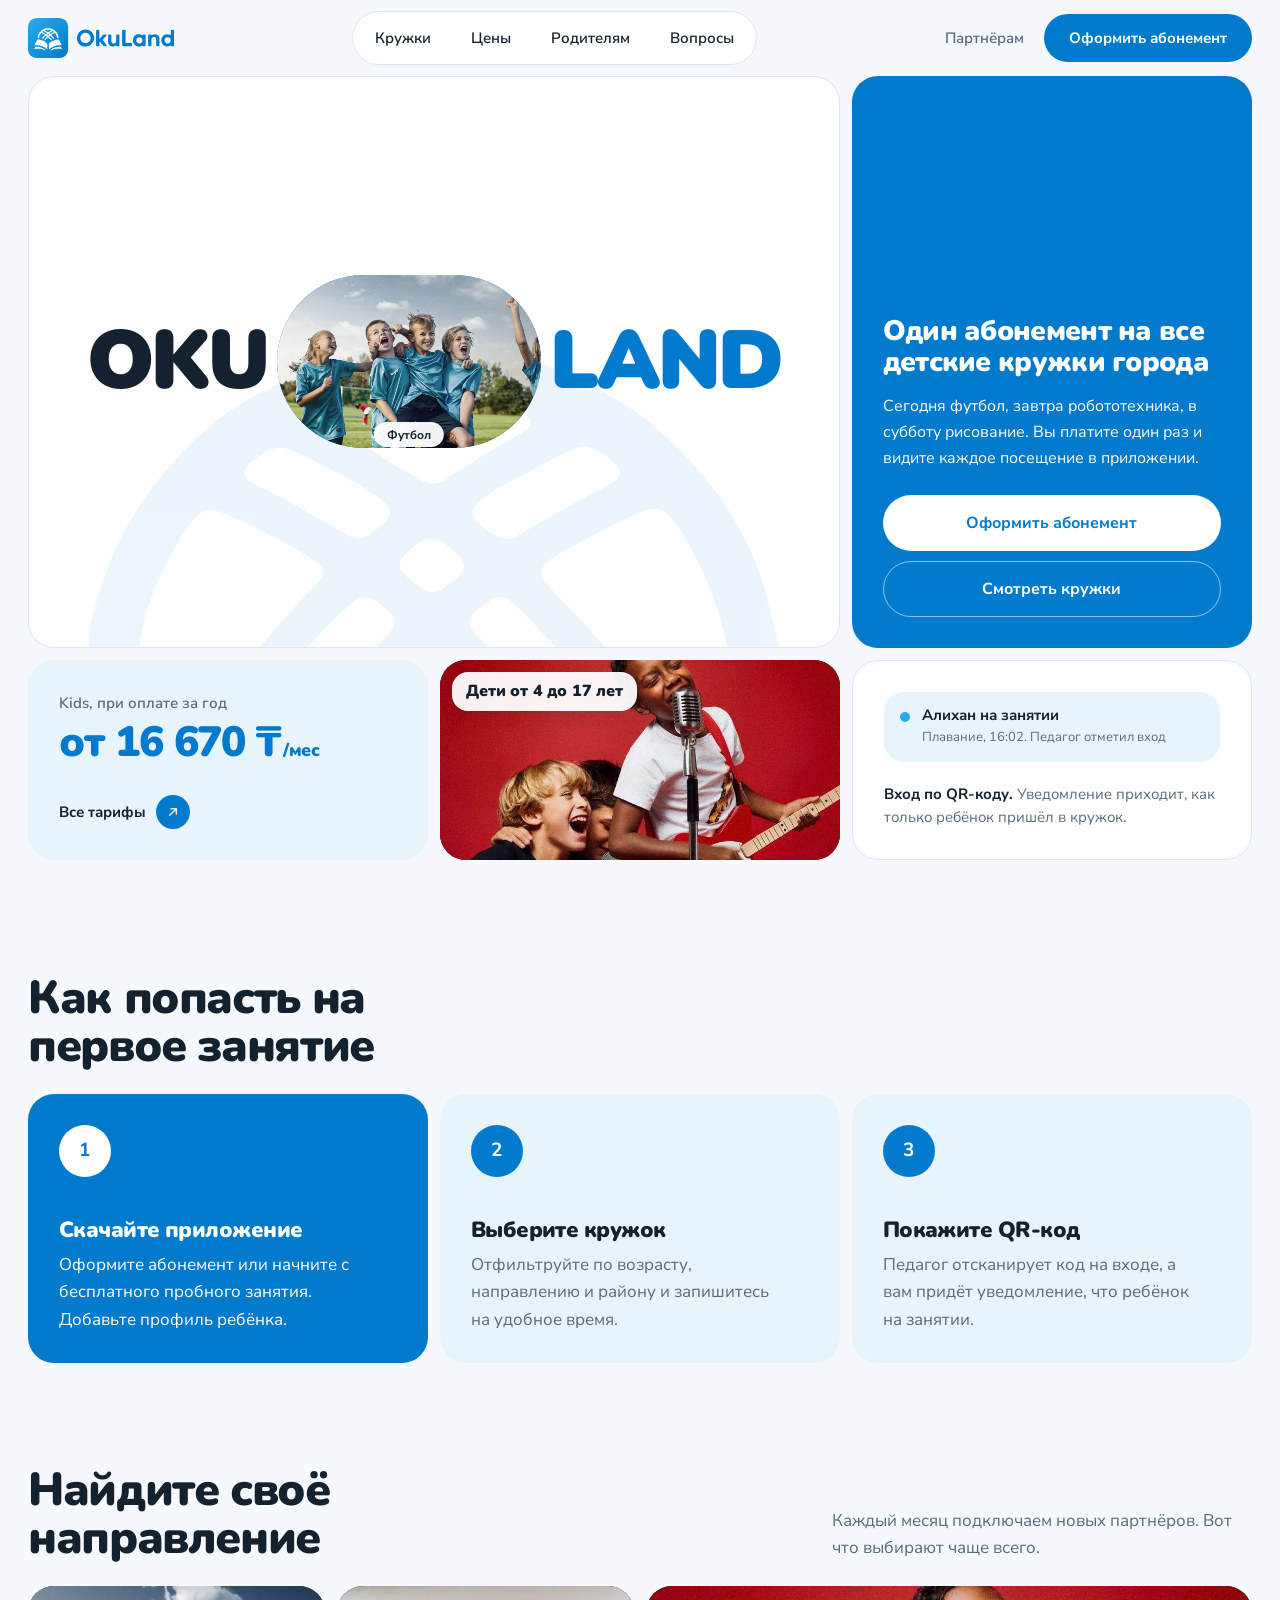
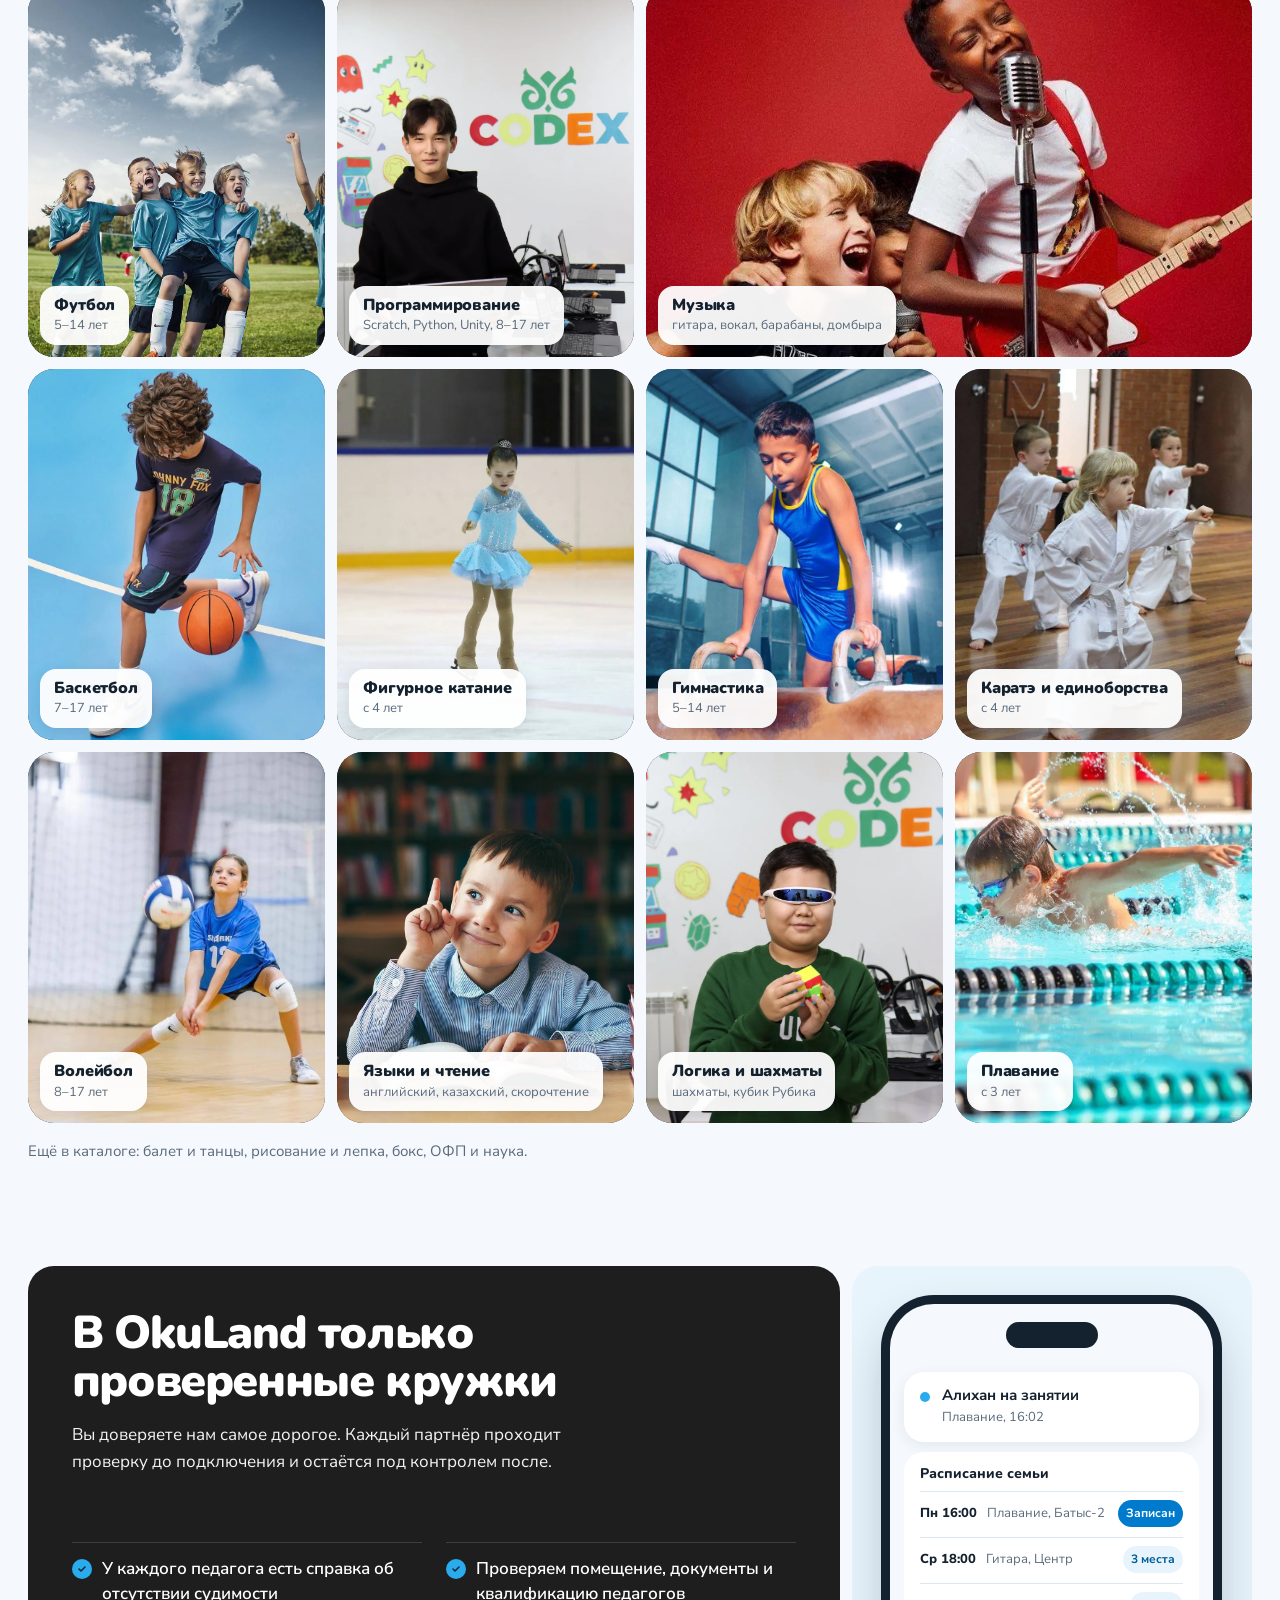
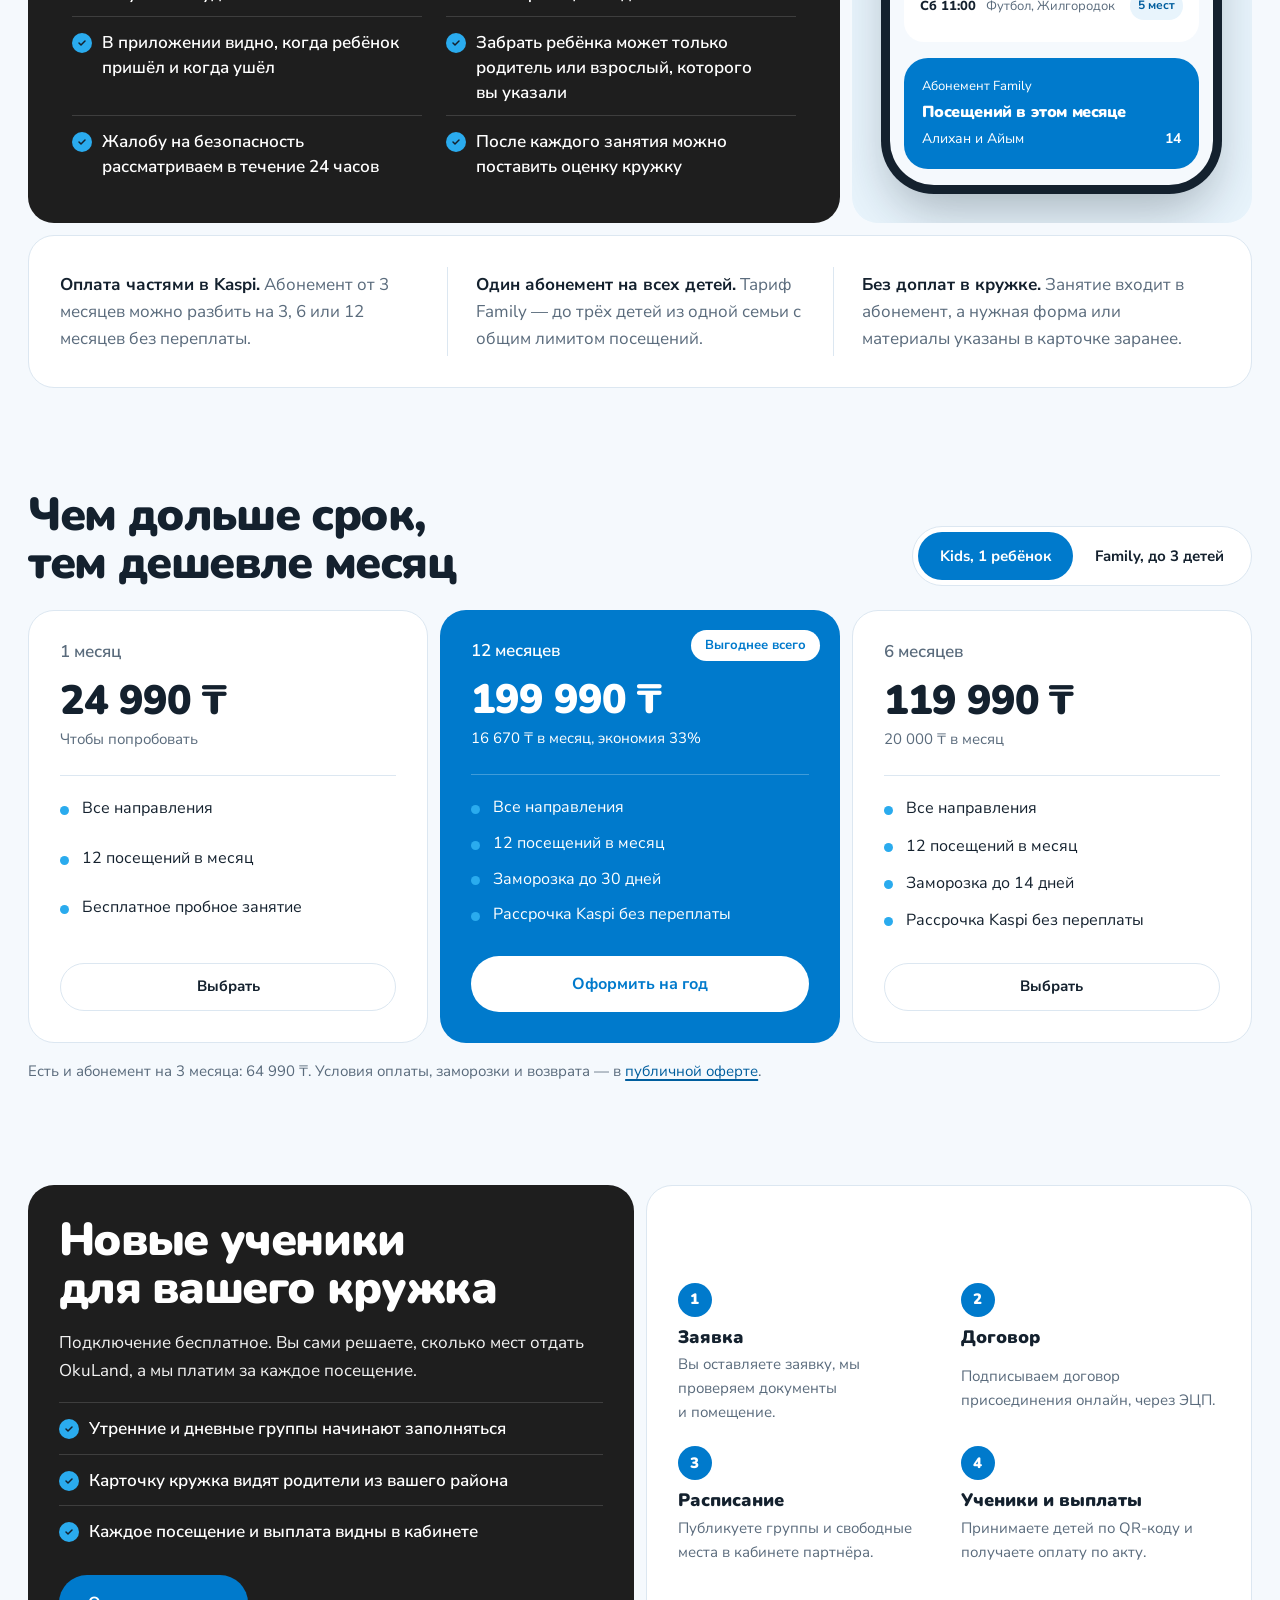
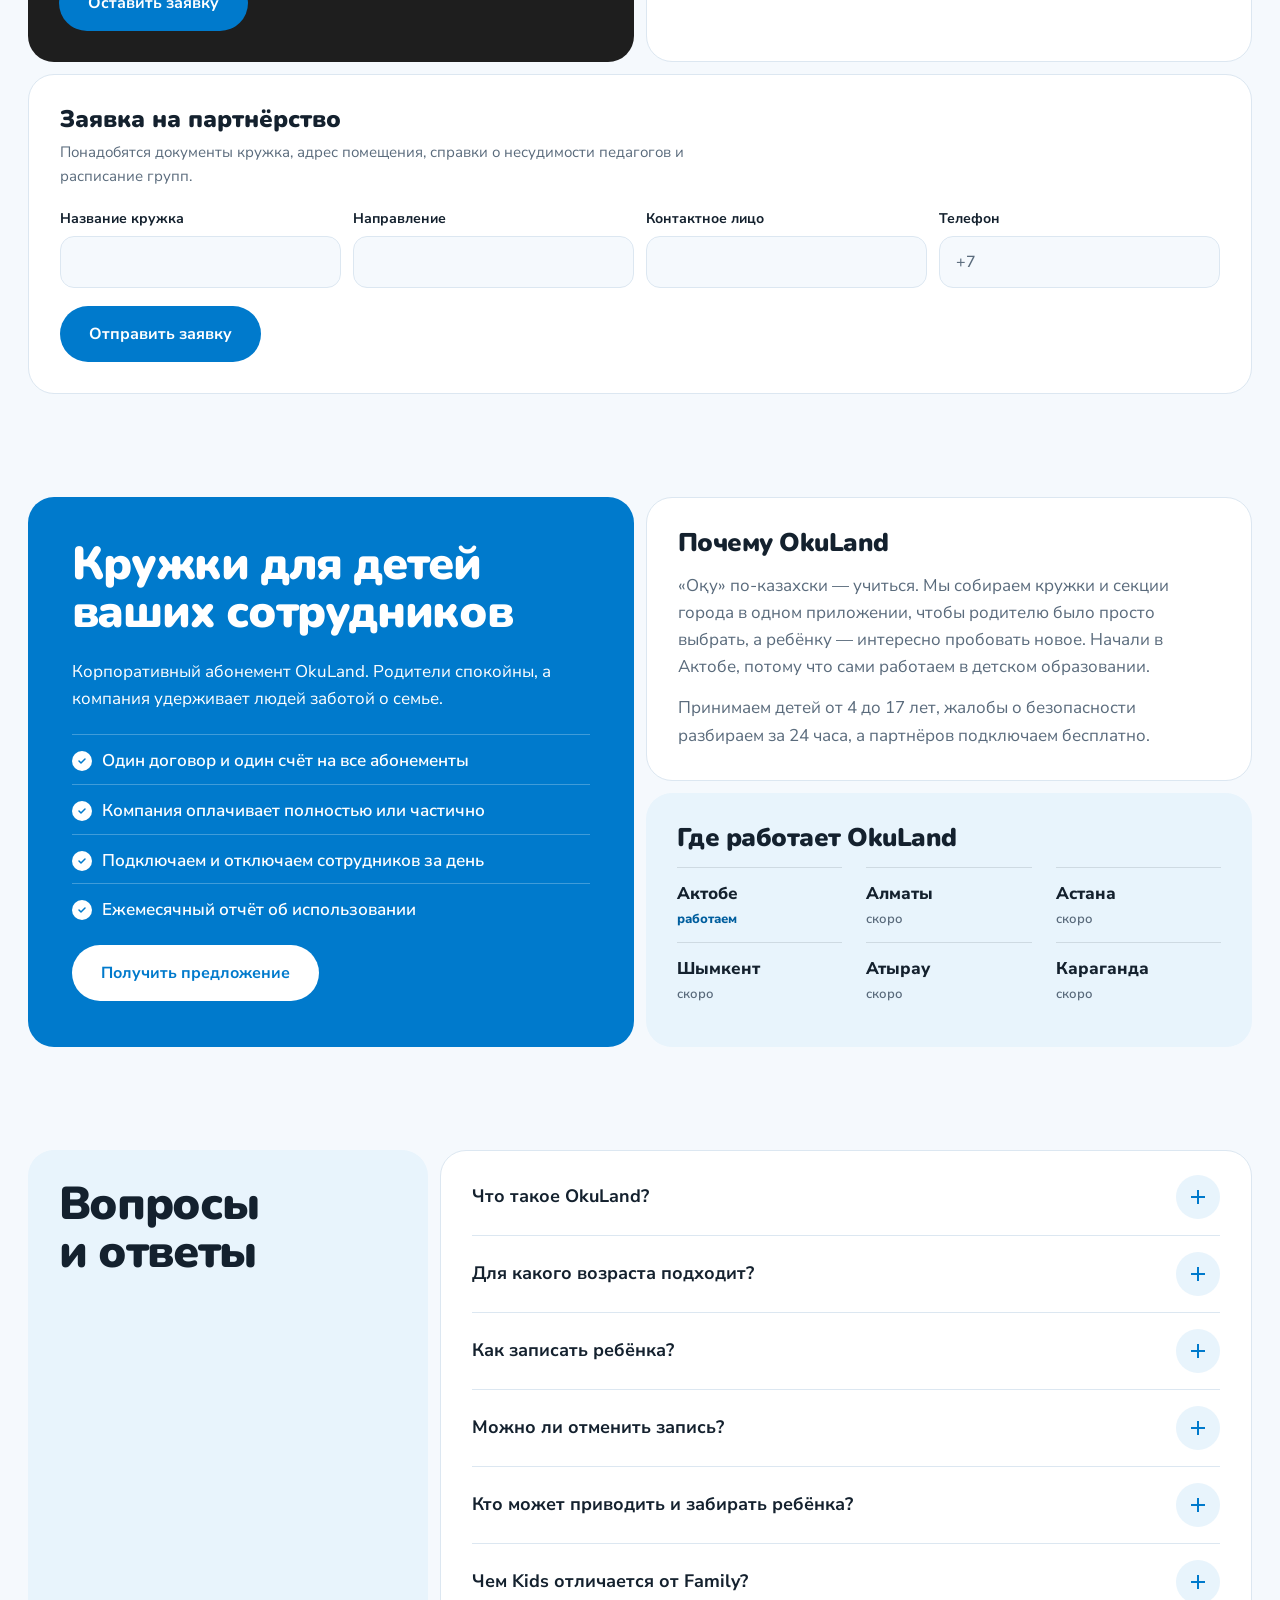
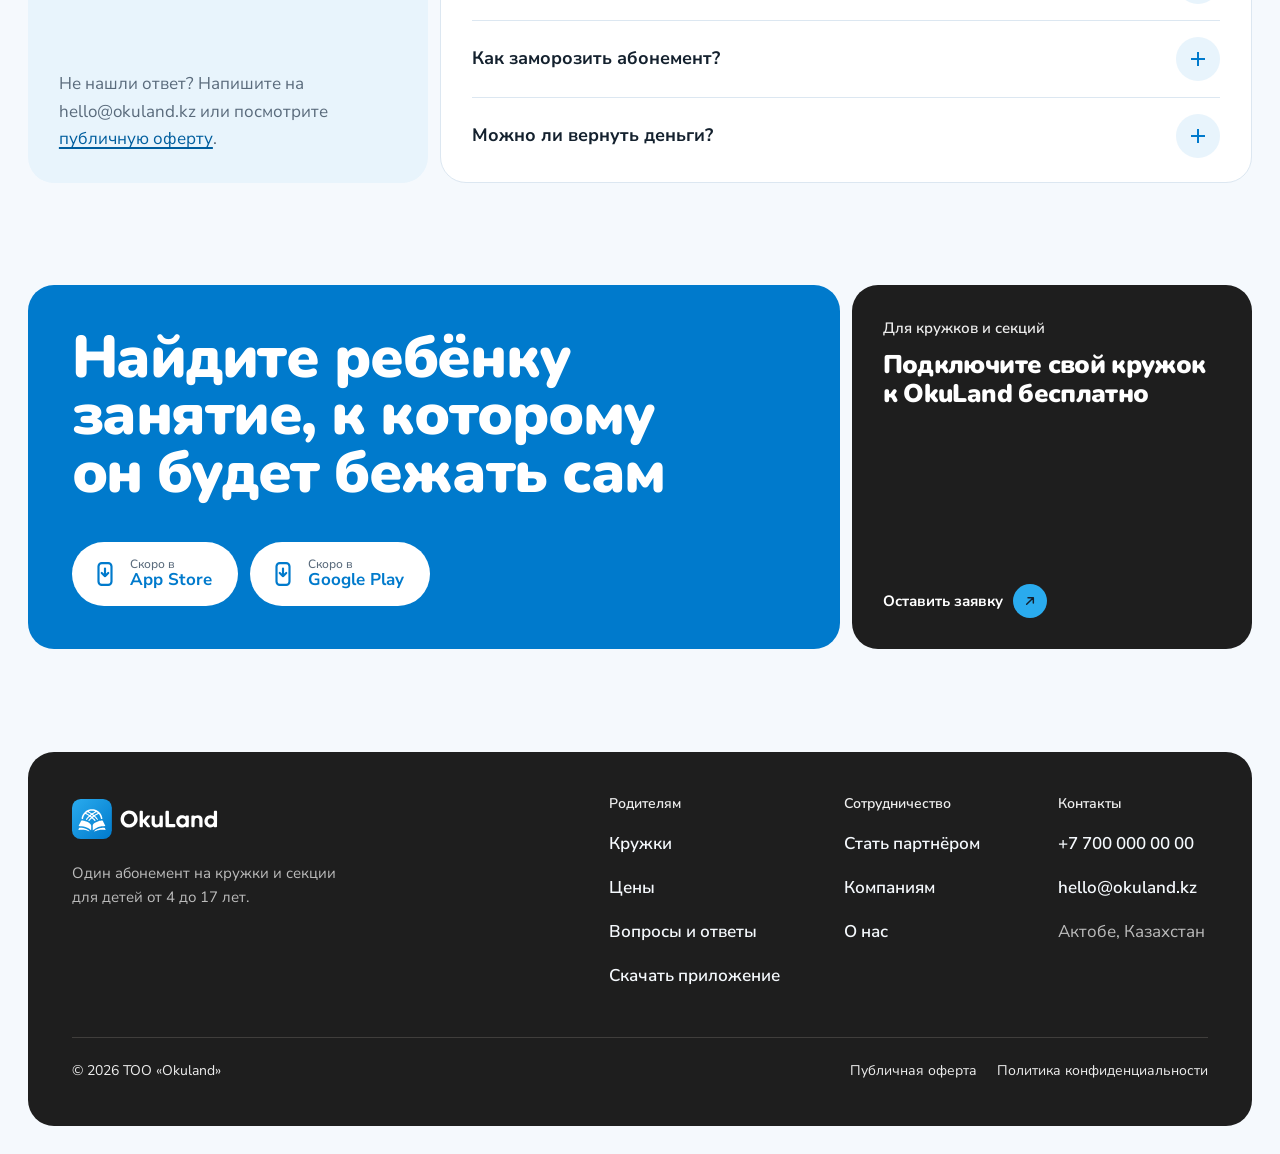
==== commit e8824c84: "Новые фото направлений и чистка шаблонных приёмов - 10 новых фото: футбол, программирование (CODEX)," ====
--- a/index.html
+++ b/index.html
@@ -10,7 +10,7 @@
 <link rel="icon" href="assets/img/brand/okuland-symbol-blue.svg" type="image/svg+xml">
 <link rel="apple-touch-icon" href="assets/img/brand/apple-touch-icon.png">
 <link rel="preload" href="assets/v3/fonts/nunito-cyrillic-wght-normal.woff2" as="font" type="font/woff2" crossorigin>
-<link rel="stylesheet" href="assets/v3/style.css?v=3">
+<link rel="stylesheet" href="assets/v3/style.css?v=4">
 </head>
 <body>
 <a class="skip" href="#main">Перейти к содержанию</a>
@@ -51,14 +51,14 @@
       <span class="word__half">Oku</span>
       <span class="pill" id="pill">
         <span class="pill__line"></span>
-        <img src="assets/img/photos/swimming.webp" alt="" data-name="Плавание" class="is-on">
-        <img src="assets/img/photos/football.webp" alt="" data-name="Футбол" loading="lazy">
-        <img src="assets/img/photos/science.webp" alt="" data-name="Наука" loading="lazy">
-        <img src="assets/img/photos/ballet.webp" alt="" data-name="Балет" loading="lazy">
-        <img src="assets/img/photos/music.webp" alt="" data-name="Музыка" loading="lazy">
-        <img src="assets/img/photos/boxing.webp" alt="" data-name="Бокс" loading="lazy">
-        <img src="assets/img/photos/art.webp" alt="" data-name="Рисование" loading="lazy">
-        <span class="pill__tag" id="pillTag">Плавание</span>
+        <img src="assets/img/photos/football-team.webp" alt="" data-name="Футбол" style="--fp:50% 68%" class="is-on">
+        <img src="assets/img/photos/basketball-kid.webp" alt="" data-name="Баскетбол" style="--fp:50% 58%" loading="lazy">
+        <img src="assets/img/photos/codex-laptop.webp" alt="" data-name="Программирование" style="--fp:40% 42%" loading="lazy">
+        <img src="assets/img/photos/skating.webp" alt="" data-name="Фигурное катание" style="--fp:50% 50%" loading="lazy">
+        <img src="assets/img/photos/music-band.webp" alt="" data-name="Музыка" style="--fp:50% 40%" loading="lazy">
+        <img src="assets/img/photos/karate.webp" alt="" data-name="Каратэ" style="--fp:50% 42%" loading="lazy">
+        <img src="assets/img/photos/gymnastics-horse.webp" alt="" data-name="Гимнастика" style="--fp:50% 45%" loading="lazy">
+        <span class="pill__tag" id="pillTag">Футбол</span>
       </span>
       <span class="word__half">Land</span>
     </div>
@@ -80,8 +80,8 @@
   </a>
 
   <a class="t t--photo t--link" href="#kruzhki">
-    <img src="assets/img/photos/basketball.webp" alt="Мальчик в прыжке на тренировке" loading="lazy">
-    <span class="t__over"><b>Дети от 4 до 17 лет</b><small>спорт, танцы, музыка, наука, творчество</small></span>
+    <img src="assets/img/photos/music-band.webp" alt="Трое мальчишек поют и играют на гитарах" style="--fp:50% 12%" loading="lazy">
+    <span class="chip chip--tl"><b>Дети от 4 до 17 лет</b></span>
   </a>
 
   <div class="t t--white t--qr">
@@ -119,35 +119,55 @@
 <section class="block" id="kruzhki" aria-labelledby="h-dirs">
   <div class="block__head">
     <h2 class="h2" id="h-dirs">Найдите своё направление</h2>
-    <p class="block__sub">Каждый месяц подключаем новых партнёров. Вот с чего начинают чаще всего.</p>
+    <p class="block__sub">Каждый месяц подключаем новых партнёров. Вот что выбирают чаще всего.</p>
   </div>
   <div class="bento bento--dirs">
-    <a class="t t--photo t--link d-sport" href="#app">
-      <img src="assets/img/photos/football.webp" alt="Мальчик бьёт по мячу на футбольном поле" loading="lazy">
-      <span class="t__over"><b>Футбол</b><small>5–14 лет, есть пробное занятие</small></span>
-    </a>
-    <a class="t t--photo t--link" href="#app">
-      <img src="assets/img/photos/swim-kid.webp" alt="Девочка ныряет в бассейне" loading="lazy">
-      <span class="t__over"><b>Плавание</b><small>с 3 лет, есть пробное</small></span>
-    </a>
-    <a class="t t--photo t--link" href="#app">
-      <img src="assets/img/photos/science.webp" alt="Мальчик проводит опыт с пробирками" loading="lazy">
-      <span class="t__over"><b>Наука и IT</b><small>опыты, Scratch, Python, роботы</small></span>
-    </a>
-    <a class="t t--photo t--link d-dance" href="#app">
-      <img src="assets/img/photos/ballet.webp" alt="Девочка в балетной пачке" loading="lazy">
-      <span class="t__over"><b>Балет и танцы</b><small>4–14 лет</small></span>
-    </a>
-    <a class="t t--photo t--link d-music" href="#app">
-      <img src="assets/img/photos/music.webp" alt="Мальчик с гитарой" loading="lazy">
-      <span class="t__over"><b>Музыка</b><small>гитара, барабаны, домбыра, вокал</small></span>
-    </a>
-    <a class="t t--photo t--link d-art" href="#app">
-      <img src="assets/img/photos/boxing.webp" alt="Мальчик в боксёрских перчатках" loading="lazy">
-      <span class="t__over"><b>Бокс и единоборства</b><small>бокс, каратэ, қазақ күресі, 7–17 лет</small></span>
-    </a>
-  </div>
-  <p class="note-line">Ещё в каталоге: рисование и лепка, шахматы, гимнастика, ОФП и языки.</p>
+    <a class="t t--photo t--link d-tall" href="#app">
+      <img src="assets/img/photos/football-team.webp" alt="Мальчишки в футбольной форме празднуют гол" style="--fp:50% 62%" loading="lazy">
+      <span class="chip"><b>Футбол</b><small>5–14 лет</small></span>
+    </a>
+    <a class="t t--photo t--link d-tall" href="#app">
+      <img src="assets/img/photos/codex-laptop.webp" alt="Подросток с ноутбуком в классе программирования" style="--fp:45% 40%" loading="lazy">
+      <span class="chip"><b>Программирование</b><small>Scratch, Python, Unity, 8–17 лет</small></span>
+    </a>
+    <a class="t t--photo t--link d-wide" href="#app">
+      <img src="assets/img/photos/music-band.webp" alt="Мальчишки поют в микрофон и играют на гитарах" style="--fp:50% 40%" loading="lazy">
+      <span class="chip"><b>Музыка</b><small>гитара, вокал, барабаны, домбыра</small></span>
+    </a>
+    <a class="t t--photo t--link " href="#app">
+      <img src="assets/img/photos/basketball-kid.webp" alt="Мальчик ведёт баскетбольный мяч" style="--fp:50% 55%" loading="lazy">
+      <span class="chip"><b>Баскетбол</b><small>7–17 лет</small></span>
+    </a>
+    <a class="t t--photo t--link " href="#app">
+      <img src="assets/img/photos/skating.webp" alt="Девочка в голубом платье на льду" style="--fp:50% 48%" loading="lazy">
+      <span class="chip"><b>Фигурное катание</b><small>с 4 лет</small></span>
+    </a>
+    <a class="t t--photo t--link " href="#app">
+      <img src="assets/img/photos/gymnastics-horse.webp" alt="Мальчик делает упражнение на гимнастическом коне" style="--fp:50% 40%" loading="lazy">
+      <span class="chip"><b>Гимнастика</b><small>5–14 лет</small></span>
+    </a>
+    <a class="t t--photo t--link " href="#app">
+      <img src="assets/img/photos/karate.webp" alt="Дети в кимоно отрабатывают удар" style="--fp:50% 45%" loading="lazy">
+      <span class="chip"><b>Каратэ и единоборства</b><small>с 4 лет</small></span>
+    </a>
+    <a class="t t--photo t--link " href="#app">
+      <img src="assets/img/photos/volleyball.webp" alt="Девочка принимает мяч в волейболе" style="--fp:45% 45%" loading="lazy">
+      <span class="chip"><b>Волейбол</b><small>8–17 лет</small></span>
+    </a>
+    <a class="t t--photo t--link " href="#app">
+      <img src="assets/img/photos/reading.webp" alt="Мальчик за книгой поднял палец — придумал ответ" style="--fp:50% 40%" loading="lazy">
+      <span class="chip"><b>Языки и чтение</b><small>английский, казахский, скорочтение</small></span>
+    </a>
+    <a class="t t--photo t--link " href="#app">
+      <img src="assets/img/photos/codex-cube.webp" alt="Мальчик собирает кубик Рубика" style="--fp:50% 45%" loading="lazy">
+      <span class="chip"><b>Логика и шахматы</b><small>шахматы, кубик Рубика</small></span>
+    </a>
+    <a class="t t--photo t--link " href="#app">
+      <img src="assets/img/photos/swimming.webp" alt="Мальчик плывёт кролем в бассейне" style="--fp:50% 45%" loading="lazy">
+      <span class="chip"><b>Плавание</b><small>с 3 лет</small></span>
+    </a>
+  </div>
+  <p class="note-line">Ещё в каталоге: балет и танцы, рисование и лепка, бокс, ОФП и наука.</p>
 </section>
 
 <!-- ============ РОДИТЕЛЯМ ============ -->
@@ -183,17 +203,10 @@
         </div>
       </div>
     </div>
-    <div class="t t--white mini">
-      <b>Оплата частями в Kaspi</b>
-      <p>Абонемент от 3 месяцев — в рассрочку на 3, 6 или 12 месяцев без переплаты.</p>
-    </div>
-    <div class="t t--white mini">
-      <b>Один абонемент на всех детей</b>
-      <p>Тариф Family: до трёх детей из одной семьи с общим лимитом посещений.</p>
-    </div>
-    <div class="t t--white mini">
-      <b>Без доплат в кружке</b>
-      <p>Занятие входит в абонемент. Если нужна форма или материалы, это указано в карточке.</p>
+    <div class="t t--white perks">
+      <p><b>Оплата частями в Kaspi.</b> Абонемент от 3 месяцев можно разбить на 3, 6 или 12 месяцев без переплаты.</p>
+      <p><b>Один абонемент на всех детей.</b> Тариф Family — до трёх детей из одной семьи с общим лимитом посещений.</p>
+      <p><b>Без доплат в кружке.</b> Занятие входит в абонемент, а нужная форма или материалы указаны в карточке заранее.</p>
     </div>
   </div>
 </section>
@@ -240,6 +253,11 @@
     <div class="t t--dark partner-intro">
       <h2 class="h2" id="h-partner">Новые ученики для вашего кружка</h2>
       <p>Подключение бесплатное. Вы сами решаете, сколько мест отдать OkuLand, а мы платим за каждое посещение.</p>
+      <ul class="safe">
+        <li>Утренние и дневные группы начинают заполняться</li>
+        <li>Карточку кружка видят родители из вашего района</li>
+        <li>Каждое посещение и выплата видны в кабинете</li>
+      </ul>
       <a class="btn btn--coral btn--lg" href="#partner-form">Оставить заявку</a>
     </div>
     <ol class="t t--white psteps">
@@ -248,9 +266,6 @@
       <li><b>Расписание</b><span>Публикуете группы и свободные места в кабинете партнёра.</span></li>
       <li><b>Ученики и выплаты</b><span>Принимаете детей по QR-коду и получаете оплату по акту.</span></li>
     </ol>
-    <div class="t t--tint mini"><b>Загрузка пустых часов</b><p>Утренние и дневные группы начинают окупаться.</p></div>
-    <div class="t t--tint mini"><b>Без вложений в рекламу</b><p>Вашу карточку увидят родители, которые живут рядом.</p></div>
-    <div class="t t--tint mini"><b>Прозрачные выплаты</b><p>Каждое посещение и сумма видны в кабинете партнёра.</p></div>
     <form class="t t--white form" id="partner-form" data-mail="Заявка на партнёрство OkuLand">
       <h3>Заявка на партнёрство</h3>
       <p class="form__hint">Понадобятся документы кружка, адрес помещения, справки о несудимости педагогов и расписание групп.</p>
@@ -283,11 +298,7 @@
     <div class="t t--white about" id="o-nas">
       <h2 class="h3">Почему OkuLand</h2>
       <p>«Оқу» по-казахски — учиться. Мы собираем кружки и секции города в одном приложении, чтобы родителю было просто выбрать, а ребёнку — интересно пробовать новое. Начали в Актобе, потому что сами работаем в детском образовании.</p>
-      <dl class="facts">
-        <div><dt>4–17</dt><dd>лет — возраст учеников</dd></div>
-        <div><dt>24 ч</dt><dd>на разбор жалобы о безопасности</dd></div>
-        <div><dt>0 ₸</dt><dd>подключение для партнёров</dd></div>
-      </dl>
+      <p class="about__more">Принимаем детей от 4 до 17 лет, жалобы о безопасности разбираем за 24 часа, а партнёров подключаем бесплатно.</p>
     </div>
     <div class="t t--tint cities">
       <h2 class="h3">Где работает OkuLand</h2>
@@ -366,6 +377,6 @@
   <a class="btn btn--coral btn--block btn--lg" href="#ceny">Оформить абонемент</a>
 </div>
 
-<script src="assets/v3/main.js?v=3"></script>
+<script src="assets/v3/main.js?v=4"></script>
 </body>
 </html>
--- a/assets/v3/style.css
+++ b/assets/v3/style.css
@@ -21,9 +21,10 @@
   --paper:#E8F4FC;
   --white:#FFFFFF;
   --ink-2:#5A6B7C;
-  --ink-3:#7A8A99;
+  --ink-3:#5A6B7C;
+  --vs-text:#005E9E;
   --hair:#DCE7F1;
-  --cream-2:rgba(255,255,255,.78);
+  --cream-2:rgba(255,255,255,.92);
   --display:"Nunito",ui-rounded,system-ui,sans-serif;
   --body:"Nunito Sans",system-ui,sans-serif;
   --ease:cubic-bezier(.22,1,.36,1);
@@ -463,3 +464,56 @@
 .nf__num{font:1000 clamp(96px,18vw,200px)/.9 var(--display);color:var(--vs);letter-spacing:-.05em}
 .nf h1{font:900 clamp(24px,3vw,34px)/1.15 var(--display);margin:14px 0 10px}
 .nf p{color:var(--ink-2);margin-bottom:24px}
+
+/* ================= v3.1: фото по фокусу, без шаблонных повторов, контраст ================= */
+p,li,dd,summary{text-wrap:pretty}
+.t--photo img,.pill img{object-position:var(--fp,50% 35%)}
+.t--photo::after{content:none}
+.chip{position:absolute;left:12px;bottom:12px;z-index:2;display:grid;gap:2px;max-width:calc(100% - 24px);padding:10px 14px;border-radius:16px;background:rgba(255,255,255,.94);color:var(--navy);box-shadow:0 4px 16px rgba(20,33,46,.12)}
+.chip b{font:900 16px/1.2 var(--display);letter-spacing:-.01em}
+.chip small{font-size:13px;line-height:1.35;color:var(--ink-2)}
+.t--blue p,.t--dark p,.t--intro p{color:rgba(255,255,255,.95)}
+.t--blue.step p{color:#fff}
+.sched__row i.is-free,.doc__toc a,.note-line a,.faq-t a,.doc a:not([class]){color:var(--vs-text)}
+.form input::placeholder{color:var(--ink-2);opacity:1}
+.store small{color:var(--ink-2)}
+
+/* направления: сетка под вертикальные фото */
+.bento--dirs{grid-template-columns:repeat(4,minmax(0,1fr));grid-auto-rows:clamp(300px,29vw,430px);grid-auto-flow:row dense}
+.bento--dirs>.t{grid-column:auto;grid-row:auto}
+.bento--dirs>.d-wide{grid-column:span 2}
+
+/* родителям: удобства одной плиткой */
+.bento--parents>.perks{grid-column:span 6;display:grid;grid-template-columns:repeat(3,minmax(0,1fr));gap:0}
+.perks p{padding:4px 28px;color:var(--ink-2)}
+.perks p:first-child{padding-left:0}
+.perks p+p{border-left:1px solid var(--hair)}
+.perks b{color:var(--navy)}
+
+/* партнёрам */
+.partner-intro .safe{grid-template-columns:1fr;width:100%;gap:0}
+.partner-intro .safe li{padding-bottom:12px}
+
+/* о нас и города без вложенных карточек */
+.about__more{margin-top:14px}
+.cities ul{gap:0 24px}
+.cities li,.cities li.is-live{background:none;color:var(--navy);border-radius:0;padding:12px 0;border-top:1px solid rgba(20,33,46,.12)}
+.cities li.is-live small{color:var(--vs-text);font-weight:800}
+.cities small{color:var(--ink-2)}
+
+@media (max-width:1080px){
+  .bento--dirs{grid-template-columns:repeat(2,minmax(0,1fr));grid-auto-rows:clamp(300px,52vw,420px)}
+  .perks{grid-template-columns:1fr!important}
+  .perks p,.perks p:first-child{padding:14px 0}
+  .perks p+p{border-left:0;border-top:1px solid var(--hair)}
+}
+@media (max-width:720px){
+  .bento--dirs{grid-auto-rows:260px}
+  .chip{left:8px;bottom:8px;max-width:calc(100% - 16px);padding:8px 11px;border-radius:13px}
+  .chip b{font-size:14.5px}
+  .chip small{display:none}
+}
+.chip--tl{bottom:auto;top:12px}
+.t--blue,.t--blue p,.t--blue h3,.t--blue small,.t--blue li,.t--blue .plan__per,.t--intro p,.btn--ghost-light{color:#fff}
+.t--blue .store small{color:var(--ink-2)}
+.sub,.sub small,.sub__row,.sub__row b{color:#fff}
